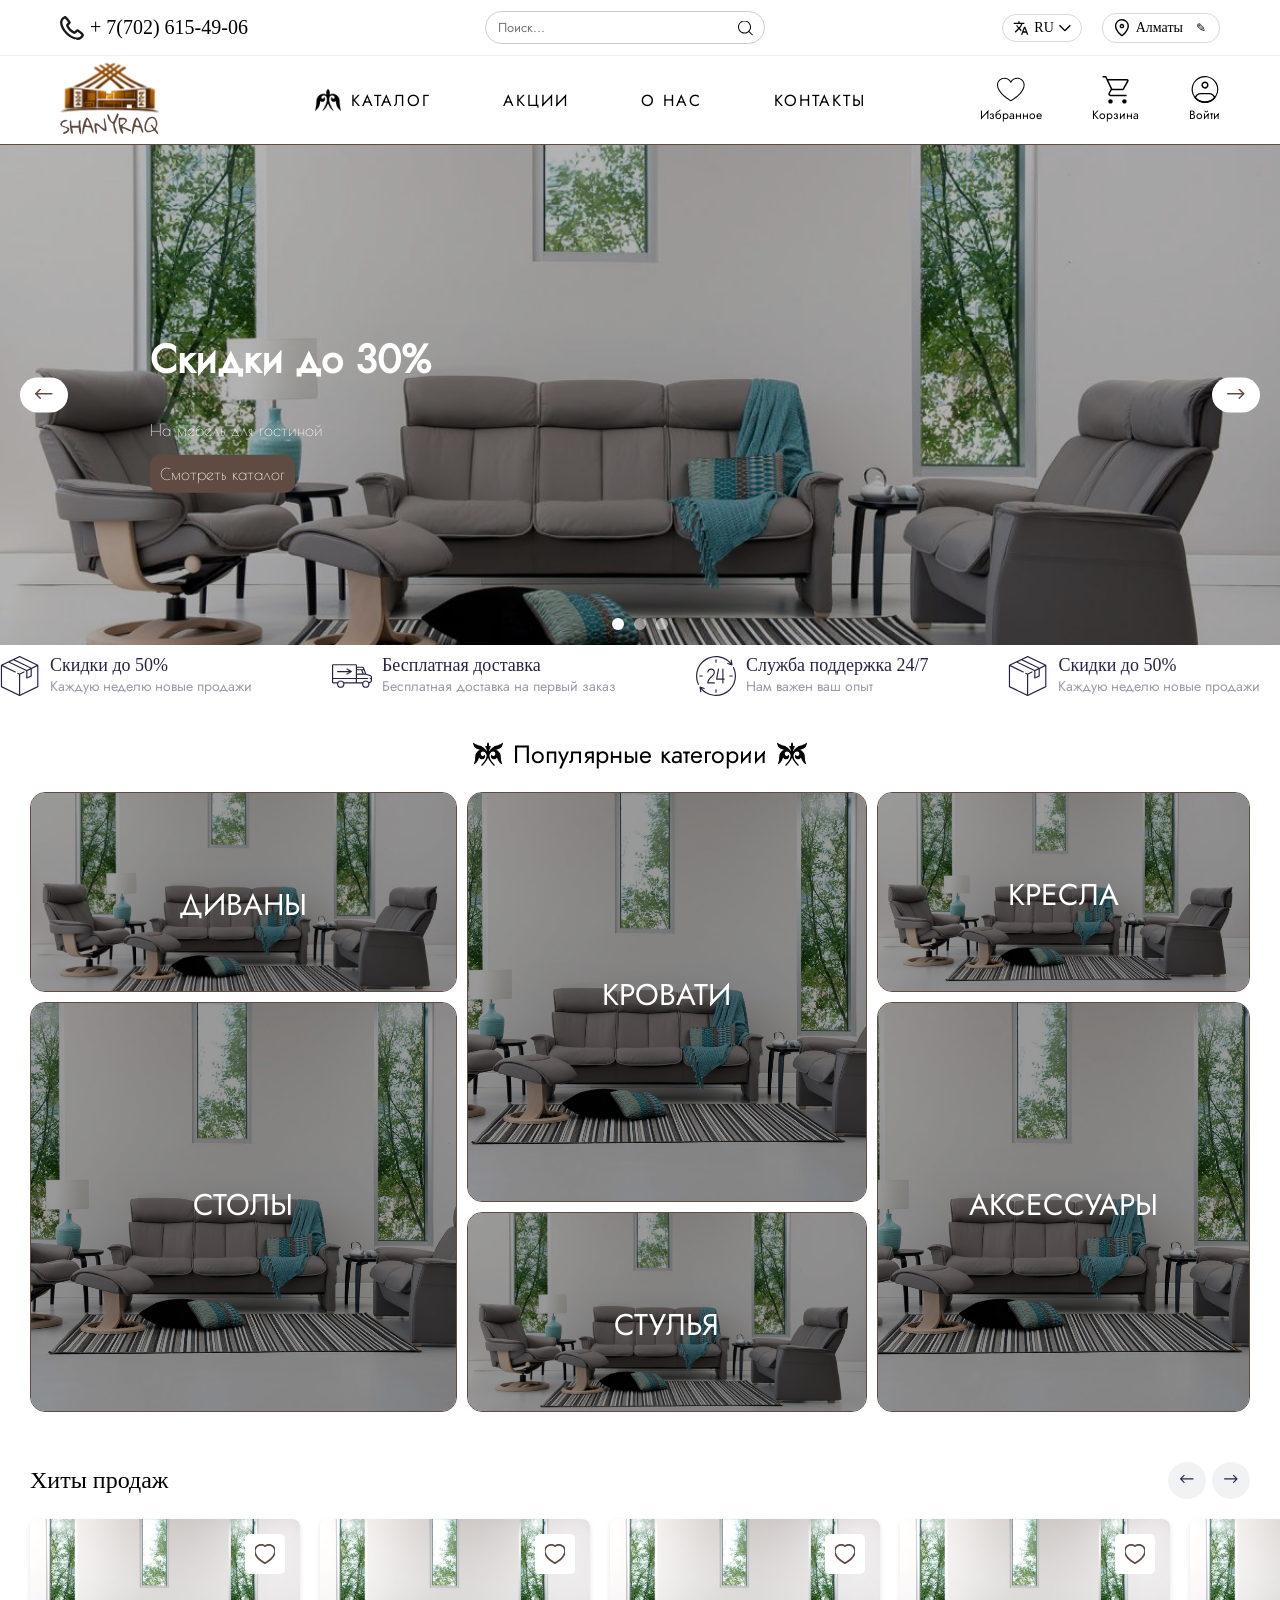
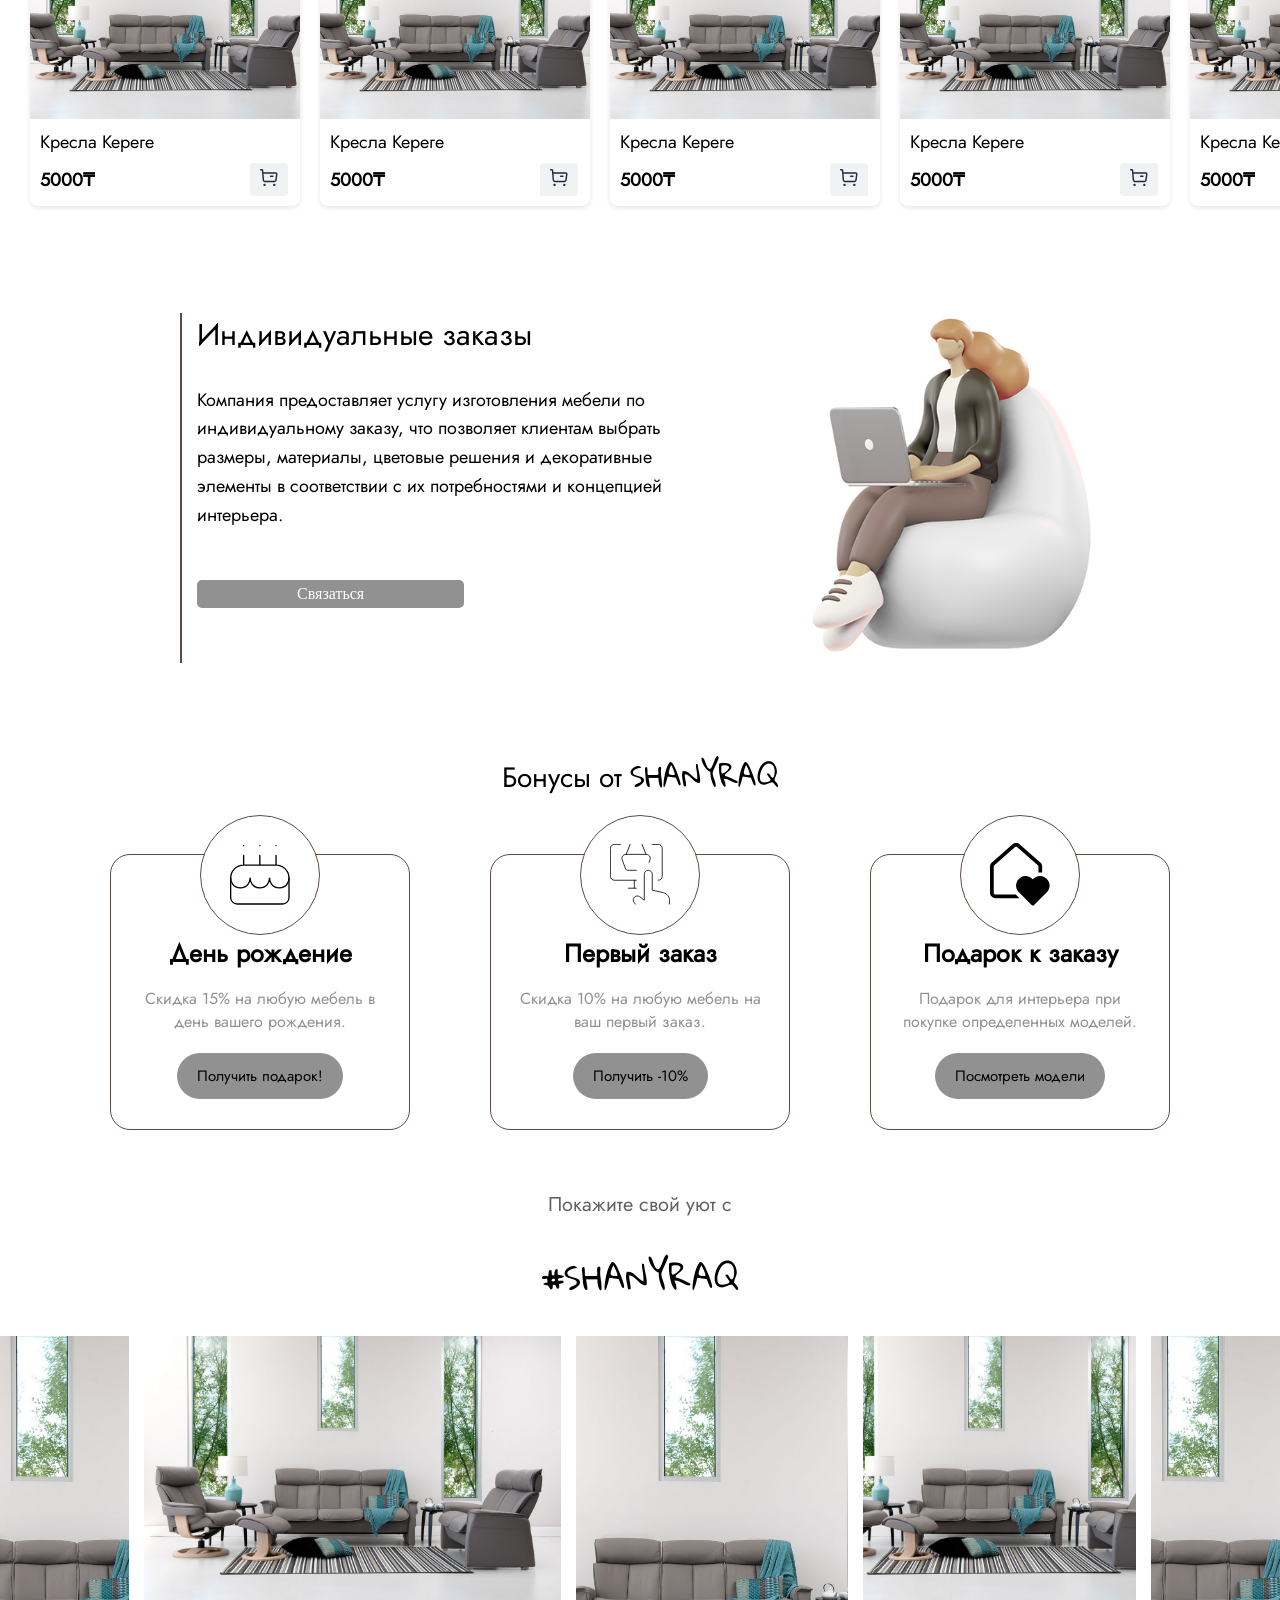
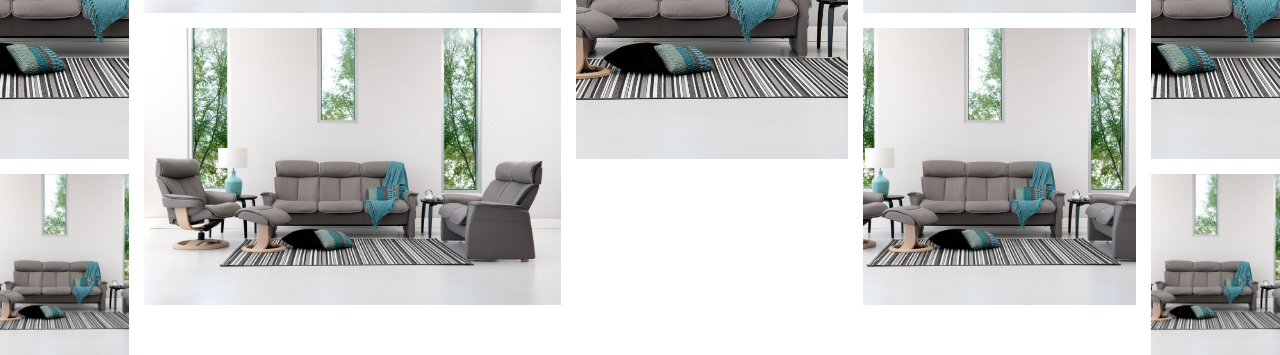
==== index.html @ aae25dd1 "Добавила блок "Бонусы от Шанырак" и предпоследний блок перед подвалом "Коллаж из фотографии"" ====
<!DOCTYPE html>
<html lang="ru">
<head>
    <meta charset="UTF-8">
    <meta name="viewport" content="width=device-width, initial-scale=1.0">
    <title>SHANYRAQ</title>
    <link rel="stylesheet" href="style.css">
</head>
<body>
    <header class="header">
        <!-- Верхняя информационная панель -->
        <div class="header-top">
            <div class="container header-top-content">
                <!-- Контактные данные на верхней панели шапки сайта -->
                <div class="phone">
                    <img src="icons/phone.svg" alt="phone">
                    <span>+ 7(702) 615-49-06</span>
                </div>
                <!-- Поиск на шапке сайта -->
                 <div class="search-wrapper">
                    <input type="text" class="search-input" placeholder="Поиск...">
                    <img src="icons/poisk.svg" class="search-icon" alt="search">
                </div>
                    <!-- Правая вверхняя шапка сайта -->
                    <div class="top-right">
                        <div class="language-selector">
                            <img src="icons/language.svg" alt="" class="lang-icon">
                            <span id="current-lang">RUS</span>
                            <img src="icons/arrow.svg" alt="arrow" class="arrow-icon">
                            <ul class="lang-dropdown">
                                <li data-lang="kz">KAZ</li>
                            </ul>
                        </div>
                        
                        <div class="location">
                            <img src="icons/location.svg" alt="">
                            <span id="current-city">Алматы</span>
                            <button id="change-city-btn" title="Изменить город">✎</button>
                            <ul class="city-dropdown" id="cityDropdown"></ul>
                        </div>
                    </div>
                </div>
            </div>
            <!-- Нижняя панель -->
            <div class="header-bottom">
                <div class="container nav-content">
                    <!-- Логотип -->
                    <div class="logo">
                        <a href="index.html">
                            <img src="images/Лого и бренд.svg" alt="Логотип">
                        </a>
                    </div>
                    <!-- Меню -->
                    <ul class="nav-menu">
                        <li class="nav-item dropdown">
                            <a href="#" class="nav-link">
                                <img src="images/орнамент.png" alt="">
                                <span>КАТАЛОГ</span>
                            </a>
                            <!-- Выпадающее меню -->
                            <ul class="dropdown-menu">
                                <li class="submenu-item">
                                    <a href="#"><img src="icons/icons header/гостиная.svg"> Гостиная</a>
                                    <ul class="submenu">
                                        <li><a href="#"><img src="icons/icons header/диваны.svg" alt="">Диваны</a></li>
                                        <li><a href="#"><img src="icons/icons header/кресло.svg" alt="">Кресла</a></li>
                                        <li><a href="#"><img src="icons/icons header/комоды.svg" alt="">Комоды</a></li>
                                        <li><a href="#"><img src="icons/icons header/стеллаж.svg" alt="">Стеллажи</a></li>
                                        <li><a href="#"><img src="icons/icons header/ж-стол.svg" alt="">Журнальные столики</a></li>
                                    </ul>
                                </li>
                                <li class="submenu-item">
                                    <a href="#"><img src="icons/icons header/спальня.svg"> Спальня</a>
                                    <ul class="submenu">
                                        <li><a href="#"><img src="icons/icons header/кровать.svg" alt="">Кровати</a></li>
                                        <li><a href="#"><img src="icons/icons header/Шкаф.svg" alt="">Шкафы</a></li>
                                        <li><a href="#"><img src="icons/icons header/тумба.svg" alt="">Прикроватные тумбы</a></li>
                                        <li><a href="#"><img src="icons/icons header/т-столик.svg" alt="">Туалетные столики</a></li>
                                    </ul>
                                </li>
                                <li class="submenu-item">
                                    <a href="#"><img src="icons/icons header/столовая.svg"> Столовая</a>
                                    <ul class="submenu">
                                        <li><a href="#"><img src="icons/icons header/о-столы.svg" alt="">Обеденные столы</a></li>
                                        <li><a href="#"><img src="icons/icons header/стул.svg" alt="">Стулья</a></li>
                                        <li><a href="#"><img src="icons/icons header/буфет.svg" alt="">Буфеты</a></li>
                                        <li><a href="#"><img src="icons/icons header/б-стойка.svg" alt="">Барные столы</a></li>
                                        <li><a href="#"><img src="icons/icons header/б-стулья.svg" alt="">Барные стулья</a></li>
                                    </ul>
                                </li>
                                <li class="submenu-item">
                                    <a href="#"><img src="icons/icons header/кабинет.svg"> Кабинет</a>
                                    <ul class="submenu">
                                        <li><a href="#"><img src="icons/icons header/р-стол.svg" alt="">Рабочие столы</a></li>
                                        <li><a href="#"><img src="icons/icons header/р-кресла.svg" alt="">Рабочее кресла</a></li>
                                        <li><a href="#"><img src="icons/icons header/к-шкафы.svg" alt="">Книжные шкафы</a></li>
                                        <li><a href="#"><img src="icons/icons header/тумба2.svg" alt="">Тумбы</a></li>
                                    </ul>
                                </li>
                                <li class="submenu-item">
                                    <a href="#"><img src="icons/icons header/аксесс.svg"> Аксессуары</a>
                                    <ul class="submenu">
                                        <li><a href="#"><img src="icons/icons header/картина.svg" alt="">Картины</a></li>
                                        <li><a href="#"><img src="icons/icons header/зеркало.svg" alt="">Зеркала</a></li>
                                        <li><a href="#"><img src="icons/icons header/ковры.svg" alt="">Ковры</a></li>
                                        <li><a href="#"><img src="icons/icons header/ваза.svg" alt="">Вазы</a></li>
                                        <li><a href="#"><img src="icons/icons header/лампы.svg" alt="">Лампы</a></li>
                                    </ul>
                                </li>
                            </ul>
                        </li>

                        <li class="nav-item"><a href="#" class="nav-link">АКЦИИ</a></li>
                        <li class="nav-item"><a href="#" class="nav-link">О НАС</a></li>
                        <li class="nav-item"><a href="#" class="nav-link">КОНТАКТЫ</a></li>
                    </ul>
                    <!-- Иконки пользователя -->
                    <div class="nav-actions">
                        <button class="icon-btn favorites">
                            <img src="icons/heart.svg" alt="">
                            <span class="label">Избранное</span>
                        </button>
                        <button class="icon-btn cart">
                            <img src="icons/shop.svg" alt="">
                            <span class="label">Корзина</span>
                        </button>
                            <button class="icon-btn profile">
                                <img src="icons/voiti.svg" alt="">
                                <span class="label">Войти</span>
                            </button>
                        </div>
                    </div>
                </div>
            </header>

            <main>
                <section class="slider">
                    <div class="slides">
                        <div class="slide active">
                            <img src="images/мебель/slider1.jpg" alt="Баннер 1">
                            <div class="slide-content">
                                <h2 class="title-slider">Скидки до 30%</h2>
                                <p>На мебель для гостиной</p>
                                <a href="#" class="btn">Смотреть каталог</a>
                            </div>
                        </div>
                        
                        <div class="slide">
                            <img src="images/banner2.jpg" alt="Баннер 2">
                            <div class="slide-content">
                                <h2 class="title-slider">Новая коллекция</h2>
                                <p>Современные решения для дома</p>
                                <a href="#" class="btn">Подробнее</a>
                            </div>
                        </div>
                        
                        <div class="slide">
                            <img src="images/banner3.jpg" alt="Баннер 3">
                            <div class="slide-content">
                                <h2 class="title-slider">Уют начинается здесь</h2>
                                <p>Выберите свою мебель</p>
                                <a href="#" class="btn">Перейти</a>
                            </div>
                        </div>
                    </div>
                    
                    <!-- Кнопки навигации -->
                    <button class="prev"><img src="icons/arrow1.svg" alt=""></button>
                    <button class="next"><img src="icons/arrow2.svg" alt=""></button>
                    
                    <!-- Индикаторы -->
                    <div class="indicators">
                        <span class="dot active" data-slide="0"></span>
                        <span class="dot" data-slide="1"></span>
                        <span class="dot" data-slide="2"></span>
                    </div>
                </section>
                
                <!-- Бегущая строка снизу карусели -->
                <section class="promo-marquee">
                    <div class="marquee-inner">
                        
                        <div class="marquee-item">
                            <img src="icons/icon-marquee/box-sale.svg" alt="">
                            <div class="text">
                            <span>Скидки до 50%</span>
                            <p>Каждую неделю новые продажи</p>
                            </div>
                        </div>
                        
                        <div class="marquee-item">
                            <img src="icons/icon-marquee/delivery.svg" alt="">
                            <div class="text">
                            <span>Бесплатная доставка</span>
                            <p>Бесплатная доставка на первый заказ</p>
                            </div>
                        </div>
                        
                        <div class="marquee-item">
                            <img src="icons/icon-marquee/24hour.svg" alt="">
                            <div class="text">
                            <span>Служба поддержка 24/7</span>
                            <p>Нам важен ваш опыт</p>
                            </div>
                        </div>

                        <!-- Дублирование для бесконечного покрутки карусели -->
                        <div class="marquee-item">
                            <img src="icons/icon-marquee/box-sale.svg" alt="">
                            <div class="text">
                            <span>Скидки до 50%</span>
                            <p>Каждую неделю новые продажи</p>
                            </div>
                        </div>
                        
                        <div class="marquee-item">
                            <img src="icons/icon-marquee/delivery.svg" alt="">
                            <div class="text">
                            <span>Бесплатная доставка</span>
                            <p>Бесплатная доставка на первый заказ</p>
                            </div>
                        </div>
                        
                        <div class="marquee-item">
                            <img src="icons/icon-marquee/24hour.svg" alt="">
                            <div class="text">
                            <span>Служба поддержка 24/7</span>
                            <p>Нам важен ваш опыт</p>
                            </div>
                        </div>

                        <div class="marquee-item">
                            <img src="icons/icon-marquee/box-sale.svg" alt="">
                            <div class="text">
                            <span>Скидки до 50%</span>
                            <p>Каждую неделю новые продажи</p>
                            </div>
                        </div>
                        
                        <div class="marquee-item">
                            <img src="icons/icon-marquee/delivery.svg" alt="">
                            <div class="text">
                            <span>Бесплатная доставка</span>
                            <p>Бесплатная доставка на первый заказ</p>
                            </div>
                        </div>
                        
                        <div class="marquee-item">
                            <img src="icons/icon-marquee/24hour.svg" alt="">
                            <div class="text">
                            <span>Служба поддержка 24/7</span>
                            <p>Нам важен ваш опыт</p>
                            </div>
                        </div>
                    </div>
                </section>

                <!-- Популярные категории -->
                <section class="popular-categories">
                    <div class="title">
                    <img src="images/pop-cat.png" alt="">
                    <h2>Популярные категории</h2>
                    <img src="images/pop-cat.png" alt="">
                    </div>
                    <div class="categories-grid">
                        <a href="/catalog/sofas" class="category-item item1">
                            <img src="images/мебель/slider1.jpg" alt="Диваны">
                            <span>ДИВАНЫ</span>
                        </a>
                        <a href="/catalog/beds" class="category-item item2">
                            <img src="images/мебель/slider1.jpg" alt="Кровати">
                            <span>КРОВАТИ</span>
                        </a>
                        <a href="/catalog/chairs" class="category-item item3">
                            <img src="images/мебель/slider1.jpg" alt="Кресла">
                            <span>КРЕСЛА</span>
                        </a>
                        <a href="/catalog/tables" class="category-item item4">
                            <img src="images/мебель/slider1.jpg" alt="Столы">
                            <span>СТОЛЫ</span>
                        </a>
                        <a href="/catalog/stools" class="category-item item5">
                            <img src="images/мебель/slider1.jpg" alt="Стулья">
                            <span>СТУЛЬЯ</span>
                        </a>
                        <a href="/catalog/decor" class="category-item item6">
                            <img src="images/мебель/slider1.jpg" alt="Аксессуары">
                            <span>АКСЕССУАРЫ</span>
                        </a>
                    </div>
                </section>
                
                <!-- Хиты продаж - Карусель -->
                <section class="carousel-container">
                    <div class="carousel-header">
                        <h2>Хиты продаж</h2>
                        <div class="carousel-controls">
                            <button id="prev"><img src="icons/arrow5.svg" alt=""></button>
                            <button id="next"><img src="icons/arrow4.svg" alt=""></button>
                        </div>
                    </div>
                    
                    <div class="carousel-track-container">
                        <div class="carousel-track">
                            <!-- Карточка товара -->
                            <div class="carousel-item">
                                <div class="item-top">
                                    <button class="favorite-btn">
                                        <img class="heart-empty" src="icons/icon-cards/favorite.svg" alt="">
                                        <img class="heart-full" src="icons/icon-cards/fav-full.svg" alt="">
                                    </button>
                                    <img src="images/мебель/slider1.jpg" alt="Товар">
                                </div>

                                <div class="item-bottom">
                                    <h2>Кресла Кереге</h2>
                                    <div class="price-cart">
                                        <span class="price">5000₸</span>
                                        <button class="cart-btn"><img src="icons/icon-cards/basket.svg" alt=""></button>
                                    </div>
                                </div>
                            </div>
                            <div class="carousel-item">
                                <div class="item-top">
                                    <button class="favorite-btn">
                                        <img class="heart-empty" src="icons/icon-cards/favorite.svg" alt="">
                                        <img class="heart-full" src="icons/icon-cards/fav-full.svg" alt="">
                                    </button>
                                    <img src="images/мебель/slider1.jpg" alt="Товар">
                                </div>
                                <div class="item-bottom">
                                    <h2>Кресла Кереге</h2>
                                    <div class="price-cart">
                                        <span class="price">5000₸</span>
                                        <button class="cart-btn"><img src="icons/icon-cards/basket.svg" alt=""></button>
                                    </div>
                                </div>
                            </div>
                            <div class="carousel-item">
                                <div class="item-top">
                                    <button class="favorite-btn">
                                        <img class="heart-empty" src="icons/icon-cards/favorite.svg" alt="">
                                        <img class="heart-full" src="icons/icon-cards/fav-full.svg" alt="">
                                    </button>
                                    <img src="images/мебель/slider1.jpg" alt="Товар">
                                </div>
                                <div class="item-bottom">
                                    <h2>Кресла Кереге</h2>
                                    <div class="price-cart">
                                        <span class="price">5000₸</span>
                                        <button class="cart-btn"><img src="icons/icon-cards/basket.svg" alt=""></button>
                                    </div>
                                </div>
                            </div>
                            <div class="carousel-item">
                                <div class="item-top">
                                    <button class="favorite-btn">
                                        <img class="heart-empty" src="icons/icon-cards/favorite.svg" alt="">
                                        <img class="heart-full" src="icons/icon-cards/fav-full.svg" alt="">
                                    </button>
                                    <img src="images/мебель/slider1.jpg" alt="Товар">
                                </div>
                                <div class="item-bottom">
                                    <h2>Кресла Кереге</h2>
                                    <div class="price-cart">
                                        <span class="price">5000₸</span>
                                        <button class="cart-btn"><img src="icons/icon-cards/basket.svg" alt=""></button>
                                    </div>
                                </div>
                            </div>
                            <div class="carousel-item">
                                <div class="item-top">
                                    <button class="favorite-btn">
                                        <img class="heart-empty" src="icons/icon-cards/favorite.svg" alt="">
                                        <img class="heart-full" src="icons/icon-cards/fav-full.svg" alt="">
                                    </button>
                                    <img src="images/мебель/slider1.jpg" alt="Товар">
                                </div>
                                <div class="item-bottom">
                                    <h2>Кресла Кереге</h2>
                                    <div class="price-cart">
                                        <span class="price">5000₸</span>
                                        <button class="cart-btn"><img src="icons/icon-cards/basket.svg" alt=""></button>
                                    </div>
                                </div>
                            </div>
                            <div class="carousel-item">
                                <div class="item-top">
                                    <button class="favorite-btn">
                                        <img class="heart-empty" src="icons/icon-cards/favorite.svg" alt="">
                                        <img class="heart-full" src="icons/icon-cards/fav-full.svg" alt="">
                                    </button>
                                    <img src="images/мебель/slider1.jpg" alt="Товар">
                                </div>
                                <div class="item-bottom">
                                    <h2>Кресла Кереге</h2>
                                    <div class="price-cart">
                                        <span class="price">5000₸</span>
                                        <button class="cart-btn"><img src="icons/icon-cards/basket.svg" alt=""></button>
                                    </div>
                                </div>
                            </div>
                        </div>
                    </div>
                </section>
                
               <section class="custom-order-section">
                <div class="custom-order-content">
                    <div class="text-side">
                        <div class="title-line">
                            <div class="line"></div> 
                        <div class="text-content">
                            <h2>Индивидуальные заказы</h2>
                            <p>Компания предоставляет услугу изготовления мебели по индивидуальному заказу, что позволяет клиентам выбрать размеры, материалы, цветовые решения и декоративные элементы в соответствии с их потребностями и концепцией интерьера.</p>
                            <a href="#" class="btn">Связаться</a>
                        </div>
                    </div>
                </div>
                <div class="image-side">
                    <img src="images/custom-order.jpg" alt="Индивидуальный заказ">
                </div>
            </div>
        </section>

        <!-- Контейнер бонусы -->
        <section class="bonus">
            <h2>Бонусы от <span>SHANYRAQ</span></h2>
            <div class="bonus-cards">
                <div class="card">
                    <div class="icon-circle">
                        <img src="icons/icon-bonus/icon-b1.svg" alt="">
                    </div>
                    <h3>День рождение</h3>
                    <p>Скидка 15% на любую мебель в день вашего рождения.</p>
                    <button onclick="getPromo('birthday')">Получить подарок!</button>
                </div>
                <div class="card">
                    <div class="icon-circle">
                        <img src="icons/icon-bonus/icon-b2.svg" alt="">
                    </div>
                    <h3>Первый заказ</h3>
                    <p>Скидка 10% на любую мебель на ваш первый заказ.</p>
                    <button onclick="getPromo('first')">Получить -10%</button>
                </div>
                <div class="card">
                    <div class="icon-circle">
                        <img src="icons/icon-bonus/icon-b3.svg" alt="">
                    </div>
                    <h3>Подарок к заказу</h3>
                    <p>Подарок для интерьера при покупке определенных моделей.</p>
                    <button onclick="getPromo('gift')">Посмотреть модели</button>
                </div>
            </div>
        </section>
        
        <section class="shanyraq-collage">
            <div class="collage-header">
                <p class="subtitle">Покажите свой уют с</p>
                <h1 class="hashtag">#SHANYRAQ</h1>
            </div>
            
            <div class="collage-grid">
                <div class="grid-item item-1"><img src="images/мебель/slider1.jpg" alt="Картина 1"></div>
                <div class="grid-item item-2"><img src="images/мебель/slider1.jpg" alt="Картина 2"></div>
                <div class="grid-item item-3"><img src="images/мебель/slider1.jpg" alt="Картина 3"></div>
                <div class="grid-item item-4"><img src="images/мебель/slider1.jpg" alt="Картина 4"></div>
                <div class="grid-item item-5"><img src="images/мебель/slider1.jpg" alt="Картина 5"></div>
                <div class="grid-item item-6"><img src="images/мебель/slider1.jpg" alt="Картина 6"></div>
                <div class="grid-item item-7"><img src="images/мебель/slider1.jpg" alt="Картина 7"> </div>
                <div class="grid-item item-8"><img src="images/мебель/slider1.jpg" alt="Картина 8"></div>
                <div class="grid-item item-9"><img src="images/мебель/slider1.jpg" alt="Картина 9"></div>
            </div>
        </section>
    </main>
</body>
<script src="script.js"></script>
</html>
---- style.css ----
html, *, *::after, *::before {
    box-sizing: border-box;
}
@font-face {
    font-family: 'Gloria';
    src: url(fonts/gloria/GloriaHallelujah-Regular.ttf); 
    font-weight: normal;
    font-style: normal;
}
@font-face {
    font-family: 'Marck';
    src: url(fonts/marck/MarckScript-Regular.ttf);
    font-weight: normal;
    font-style: normal;
}
@font-face {
    font-family: 'Poiret';
    src: url(fonts/poiret/PoiretOne-Regular.ttf);
    font-weight: normal;
    font-style: normal;
}
@font-face {
    font-family: 'Jost';
    src: url(fonts/jost/Jost-VariableFont_wght.ttf);
    font-weight: normal;
    font-style: normal;
}
@font-face {
    font-family: 'Gsans';
    src: url(fonts/gsans/GoogleSans-VariableFont_GRAD\,opsz\,wght.ttf);
    font-weight: normal;
    font-style: normal;
}

body {
    font-family: 'Poiret', 'Gloria', 'Marck', 'Arial', 'Gsans';

    background:#ffffff;
    color:#000000;

    margin: 0;
    padding: 0;
}

header {
    position: sticky;
    top: 0;
    z-index: 1000;

    background: #fff;
}

.container {
    max-width: 1200px;
    margin: 0 auto;
    padding: 0 20px;
}

/* Шапка: вверхная часть */
.header-top {
    background-color: #ffffff;
    padding: 11px 0;
    border-bottom: 0.5px solid #eee;
}

.header-top-content {
    display: flex;
    justify-content: space-between;
    align-items: center;
}

/*Контактные данные*/
.phone {
    display: flex;
    align-items: center;

    gap: 6px;

    font-family: 'Gsans';
    font-size: 20px;
    font-weight: 500;

    color: #000;
}

.phone img {
    width: 24px;
    height: 24px;
}

/* Поиск */
.search-wrapper {
    flex: 1;
    max-width: 280px;
    position: relative;
}

.search-input {
    width: 100%;
    padding: 6px 12px;

    border: 1px solid #ccc;
    border-radius: 24px;

    font-size: 13px;
    font-family: 'Jost';

    outline: none;
    transition: border-color 0.3s;
}

.search-input:focus {border-color: #604B42;}

.search-wrapper img {
    position: absolute;
    right: 12px;
    top: 50%;
    transform: translateY(-50%);
}
/* Вверхный правый панель */
.top-right {
    display: flex;
    align-items: center;

    gap: 20px;
}
/* Язык и город */
.language-selector,
.location {
    display: flex;             
    align-items: center;       

    gap: 5px;                  
    padding: 5px 10px; 

    border-radius: 14px;        
    background-color: #ffffff; 
    border: 1px solid #D9D9D9;    

    font-size: 14px;         
    font-family: 'Gsans';
    font-weight: 500;

    cursor: pointer;
    transition: all 0.3s;
}

.language-selector:hover,
.location:hover {border-color: #604B42; color: #604B42;}

/* иконки внутри блока */
.lang-icon {
    width: 16px;
    height: 16px;
}

.arrow-icon {
    width: 12px;
    height: 12px;
}
/* Выпадающее меню для языка */
.language-selector {
    position: relative;
}

.lang-dropdown {
    display: none;           
    position: absolute;  
    top: 100%;  
    left: 0;

    background: #fff;
    list-style: none;
    padding: 2px 0;
    margin: 0;

    border: 1px solid #ccc;
    border-radius: 20px;

    min-width: 80px; 
    z-index: 1000;
}

.lang-dropdown li {
    padding: 2px 10px;
    cursor: pointer;
}

.lang-dropdown li:hover {background: #f6f6f6;}

.location img {
    width: 18px; 
    height: 18px;
    font-size: 14px;
    color: #604B42;
}
/* Выпадающее меню для города */
.location {
    position: relative; 
}

.city-dropdown {
    display: none;
    position: absolute;

    top: 100%; 
    left: 0;

    background: #fff;
    list-style: none;

    padding: 5px 0;
    margin: 0;

    border: 1px solid #ccc;
    border-radius: 12px;

    z-index: 1000;
    min-width: 120px;
}

.city-dropdown li {
    padding: 5px 10px;
    cursor: pointer;
}

.city-dropdown li:hover {background: #f0f0f0;}

/* Кнопка ✎ рядом с городом */
#change-city-btn {
    margin-left: 5px;
    padding: 2px 3px;

    cursor: pointer;
    font-size: 12px;

    border: none;
    border-radius: 5px;
    background: #ffffff;
}

#change-city-btn:hover {background: #f1f1f1;}

/*Нижняя часть шапки*/
.header-bottom {
    background-color: #fff;
    padding: 5px 0;
    border-bottom: 0.5px solid #604B42;
}

.header-bottom .nav-content {
    display: flex;
    justify-content: space-between;
    align-items: center;
}

.header-bottom .logo img {
    width: 100px;
    height: 75px;
}

.nav-menu {
    display: flex;
    justify-content: center;
    align-items: center;

    list-style: none;
    gap: 40px;
    flex-grow: 1;
}

.nav-item {
    position: relative;
}

/* Навигационное меню */
.nav-menu {
    display: flex;
    list-style: none;
    gap: 72px;
}

.nav-link {
    display: flex;
    align-items: center;

    gap: 10px;

    text-decoration: none;
    color: #000000;

    font-size: 16px;
    font-family: 'Jost';
    font-weight: 500;
    
    letter-spacing: 2px;
    transition: color 0.3s;
    padding: 8px 0;
}

.nav-link:hover {color: #604B42;}

.nav-link img {
    width: 26px;
    height: 26px;
    transition: transform 0.3s ease;
}

.nav-link:hover img {transform: rotate(20deg);}

/* Выпадающее меню */
.dropdown-menu{
    position: absolute;
    top: 100%;
    left: 0;

    width: 900px;
    min-height: 450px;

    background: #fff;
    border: 0.5px solid #604B42;
    box-shadow: 0 4px 10px #f1f1f1;

    list-style: none;
    padding: 10px;

    display: flex;
    gap: 10px;

    opacity: 0;
    visibility: hidden;
    transition: 0.3s;
}

.dropdown-menu li {
    position: relative;
}

.dropdown-menu li a {
    display: flex;
    align-items: center;
    gap: 8px;

    width: 100%;
    height: 70px;
    padding: 0px 25px;

    font-size: 18px;
    font-family: 'Gsans';
    text-decoration: none;

    color: #000;
}

.dropdown-menu li a img {
    width: 25px;
    height: 25px;
}

.dropdown-menu li a:hover {
    font-weight: 550;
    color: #604B42;
    border-radius: 2px;
    border-bottom: 1px solid #604B42;
    width: fit-content;
}

.nav-item.dropdown:hover .dropdown-menu {opacity: 1; visibility: visible;}

/* Подменю */
.submenu-item {
    display: flex;
    flex-direction: column;
    width: 200px;
}

.submenu-item > a{
    border-bottom: 1px solid #604B42;

    font-weight: 550;
}

.submenu{
    position: static;

    list-style: none;
    padding: 5px 0px;

    opacity: 1;
    margin-left: 30px;
}

.submenu li a{
    display: flex;
    align-items: center;
    padding: 5px 0;

    font-size: 16px;
    font-family: 'Gsans';
    text-decoration: none;

    color: #000;
}

.submenu li a img{
    width: 30px;
    height: 30px;
}

.submenu li a:hover{color:#604B42;}


/* Навигация слева (избранное и т.д*/
.nav-actions {
    display: flex;
    align-items: center;

    gap: 50px;
    flex-shrink: 0;
}

.icon-btn {
    display: flex;
    flex-direction: column;
    align-items: center;

    gap: 2px;
    padding: 0;
    background: none;
    border: none;

    cursor: pointer;
    transition: color 0.3s;

    font-size: 12px;
    color: #000000;
}

.icon-btn img {
    width: 28px;
    height: 28px;
}

.icon-btn:hover,
.icon-btn:hover img {color: #604B42;}

.label {
    font-size: 12px;
    font-family: 'Jost';
    font-weight: 500;
    white-space: nowrap;
}
/*Слайдер*/
.slider {
    position: relative;
    width: 100%;
    height: 500px;
    overflow: hidden;
}

.slides {
    position: relative;
    width: 100%;
    height: 100%;
}

.slide {
    position: absolute;
    width: 100%;
    height: 100%;
    opacity: 0;
    transition: 0.5s;
}

.slide.active {
    opacity: 1;
    z-index: 1;
}
/* Картинка */
.slide img {
    width: 100%;
    height: 100%;
    object-fit: cover;
    display: block;
}
/* Текст поверх картинки */
.slide-content {
    position: absolute;
    top: 50%;
    left: 150px;
    transform: translateY(-50%);
    color: #fff;
    max-width: 400px;
    z-index: 2;
}
.slide-content .title-slider{
    font-family: 'Jost';
    font-size: 40px;
}
/* Затемнение */
.slide::after {
    content: "";
    position: absolute;
    inset: 0;
    background: rgba(0,0,0,0.3);
    z-index: 1;
}
/* Кнопка */
.btn {
    display: inline-block;
    padding: 10px 10px;
    background: #604B42;
    color: #fff;
    text-decoration: none;
    border-radius: 10px;
}
/* Стрелки */
.prev, .next {
    position: absolute;
    top: 50%;
    transform: translateY(-50%);
    background: #fff;
    border: none;
    padding: 10px 15px;
    cursor: pointer;
    border-radius: 100px;
    z-index: 3;
}

.prev { left: 20px; }
.next { right: 20px; }

/* Индикаторы */
.indicators {
    position: absolute;
    bottom: 15px;
    left: 50%;
    transform: translateX(-50%);
    display: flex;
    gap: 10px;
    z-index: 3;
}

.dot {
    width: 12px;
    height: 12px;
    background: rgba(255,255,255,0.5);
    border-radius: 50%;
    cursor: pointer;
}

.dot.active {
    background: #fff;
}

/*Бегущая строка снизу карусели*/
.promo-marquee {
  overflow: hidden;
  width: 100%;
  padding: 10px 0;
  background: #fff;
}

.marquee-inner {
    display: flex;
    
    width: max-content;
    animation: scroll 25s linear infinite;
}

.promo-marquee:hover .marquee-inner{animation-play-state: paused;}

.marquee-item {
    display: flex;
    align-items: center;

    gap: 10px;
    margin-right: 80px;
    
    flex-shrink: 0;
}

.marquee-item img {
    width: 40px;
    height: 40px;
}

.text {
    display: flex;
    flex-direction: column;
}

.text span {
    color: #272343;

    font-size: 18px;
    font-family: 'Gsans';
    font-weight: 500;
}

.text p {
    color: #9A9CAA;

    font-size: 14px;
    font-family: 'Jost';

    margin: 0;
}

@keyframes scroll {
    from {
        transform: translateX(0);
    }
    to {
        transform: translateX(-50%);
    }
}

/*Популярные категории*/
.popular-categories {
  padding: 30px;
  background: #ffffff;
}

.title {
  display: flex; 
  align-items: center;
  justify-content: center; 
  gap: 10px; 
}

.title img {
  width: 30px;
  height: 30px;
}

.title h2 {
  font-size: 25px;
  font-family: 'Jost';
  font-weight: 500;
  margin: 0;          
}

/* Сетка */
.categories-grid {
  display: grid;

  grid-template-columns: 1.6fr 1.5fr 1.4fr;
  grid-template-rows: 200px 200px 200px;
  
  gap: 10px;
  padding: 20px 0;
}

/* Размещение блоков */
.item1 { grid-column: 1; grid-row: 1; }
.item2 { grid-column: 2; grid-row: 1 / span 2; }
.item3 { grid-column: 3; grid-row: 1; }
.item4 { grid-column: 1; grid-row: 2 / span 2; }
.item5 { grid-column: 2; grid-row: 3; }
.item6 { grid-column: 3; grid-row: 2 / span 2; }

/* Общий стиль для категорий */
.category-item {
  display: flex;
  flex-direction: column;

  overflow: hidden;
  position: relative;

  border-radius: 15px;
  border: 0.5px solid #604B42;

  text-decoration: none;
  color: #333;

  cursor: pointer;
  transition: transform 0.2s, box-shadow 0.1s;
}

.category-item img {
  width: 100%;
  height: 100%;

  filter: brightness(60%);
  object-fit: cover;
}

.category-item span {
  left: 50%;  
  transform: translateX(-50%);
  position: absolute;

  color: #ffff;
  font-family: 'JOST';
  font-weight: medium;
  font-size: 30px;
}

.item1 span{top: 90px;}
.item2 span{top: 180px;}
.item3 span{top: 80px;}
.item4 span{top: 180px;}
.item5 span{top: 90px;}
.item6 span{top: 180px;}

.category-item:hover {transform: scale(1.05); box-shadow: 0 8px 20px rgba(0,0,0,0.15);}

/*КАРУСЕЛЬ ТОВАРОВ*/
.carousel-container {
  width: 100%;
  height: 350px;
  margin: 0px auto;
  padding: 0px 30px;
  overflow: hidden;
}

.carousel-header {
  display: flex;
  justify-content: space-between;
  align-items: center;
  margin-bottom: 20px;
}

.carousel-header h2 {
  margin: 0;
  font-family: 'Gsans';
  font-weight: 500;
}
/*Кнопки в шапке карусели*/
.carousel-controls button {
  background: #F0F2F3;
  border: none;
  border-radius: 24px;
  cursor: pointer;
  padding: 10px 12px;
}
.carousel-controls img {
    width: 14px;
    height: 14px;
}
.carousel-controls button:hover{background: #604B42;}
.carousel-controls button:hover img{filter: brightness(0) invert(1);}

/*Карточки товаров*/
.carousel-track {
  display: flex;
  transition: transform 0.3s ease-in-out;
}

.carousel-item {
  margin-right: 20px;
  background-color: #fff;
  border-radius: 8px;
  box-shadow: 0 2px 5px rgba(0,0,0,0.1);

  display: flex;
  flex-direction: column;
  font-family: 'Jost';
  position: relative;
  transition: transform 0.3s ease, box-shadow 0.3s ease; 
}

.carousel-item:hover {
  transform: translateY(-10px); 
  box-shadow: 0 8px 15px rgba(0,0,0,0.2);
}

.item-top {
  position: relative;
  width: 270px;
  height: 200px; 
  overflow: hidden;
  border-top-left-radius: 8px;
  border-top-right-radius: 8px;
}

.item-top img {
  width: 100%;
  height: 100%;
  object-fit: cover; 
}
/*Кнопка "Избранное"*/
.favorite-btn {
  position: absolute;
  top: 15px;
  right: 15px;

  width: 40px;
  height: 40px;

  display: flex;
  align-items: center;
  justify-content: center;

  background: #FFFFFF;
  border: none;
  border-radius: 5px;
  cursor: pointer;

  overflow: visible;
  transition: 0.3s;
}

.favorite-btn:hover {
  transform: scale(1.1);
}

.favorite-btn img {
  position: absolute; 
  width: 20px;
  height: 20px;
  transition: 0.3s;
}

.heart-full {opacity: 0;}
.favorite-btn:hover .heart-full {opacity: 1;}
.favorite-btn:hover .heart-empty {opacity: 0;}

.item-bottom {
  padding: 10px;
  flex-grow: 1;
  display: flex;
  flex-direction: column;
  justify-content: space-between;
}

.item-bottom h2 {
  font-size: 18px;
  font-family: 'Jost';
  font-weight: 500;
  margin: 0 0 8px 0;
  white-space: nowrap;
  overflow: hidden;
}

.price-cart {
  display: flex;
  justify-content: space-between;
  align-items: center;
}

.price {
  font-weight: bold;
  font-family: 'Jost';
  font-size: 18px;
}
/*Кнопка "Корзина"*/
.cart-btn {
  background: #F0F2F3;
  border: none;
  border-radius: 4px;
  cursor: pointer;
  padding: 6px 10px;
  margin: 0 2px;
}

.cart-btn img{
    width: 18px;
    height: 18px;
}
.cart-btn:hover{background: #604B42;}
.cart-btn:hover img{filter: brightness(0) invert(1);}

/*Индивидуальный заказ*/
.custom-order-section {
  background: #fff;
  display: flex;
  justify-content: center;
  margin-top: 100px;
}

.custom-order-content {
  display: flex;
  align-items: center; 
  justify-content: space-between;
  gap: 120px; 
  flex-wrap: wrap;
}

.text-side {
  max-width: 500px;
}

.title-line {
  display: flex;
  align-items: flex-start; 
  gap: 15px;
}

.line {
  width: 8px;
  height: 350px;
  background-color: #604B42;
}

.text-content h2 {
  font-family: 'Jost';
  font-weight: 500;
  font-size: 30px;
  margin: 0 0 30px 0; 
}

.text-content p {
  font-family: 'Jost';
  font-size: 18px;
  line-height: 1.6;
  margin: 0 0 50px 0;
}

.text-content .btn {
  display: inline-block;
  padding: 5px 100px;

  background: #919191;
  color: #fff;
  text-decoration: none;

  border-radius: 5px;
  font-family: 'Gsans';
  font-weight: 500;
  font-size: 16px;
  transition: 0.3s;
}

.text-content .btn:hover {
  background: #604B42;
}

.image-side img {
  max-width: 300px;
  object-fit: contain;
}

/*Стилизация Бонусов*/
.bonus{
    text-align: center;
    padding: 60px 20px;
}
.bonus h2{
    margin-bottom: 50px;
    font-weight: 500;
    font-family: 'Jost';
    font-size: 28px;
}
.bonus span{
    font-family: 'Gloria';
    font-size: 28px;
    font-weight: 500;
    margin-bottom: 50px;
}
.bonus-cards{
    display: flex;
    justify-content: center;
    gap: 80px;
    flex-wrap: wrap;
}
.card{
    position: relative;
    width: 300px;
    padding: 60px 20px 30px;
    border: 1px solid #604B42;
    border-radius: 20px;
    text-align: center;
    transition: transform 0.3s ease, box-shadow 0.3s ease; 
}
.card:hover {
  transform: translateY(-10px); 
  box-shadow: 0 8px 15px rgba(0,0,0,0.2);
}
.icon-circle{
    position: absolute;
    top: -40px;
    left: 50%;
    transform: translateX(-50%);

    width: 120px;
    height: 120px;

    border: 1px solid #604B42;
    border-radius: 50%;
    background: #fff;

    display: flex;
    align-items: center;
    justify-content: center;
}
.icon-circle img {width: 60px;}
.card h3 {
  margin-top: 20px;
  margin-bottom: 10px;

  font-family: 'Jost';
  font-size: 25px;
}
.card p {
  color: #919191;
  margin-bottom: 20px;

  font-size: 16px;
  font-weight: 500;
  font-family: 'Jost';
}
.card button {
  background: #919191;
  color: #000;
  border: none;

  padding: 12px 20px;
  border-radius: 25px;
  cursor: pointer;

  font-family: 'Jost';
  font-weight: 500;
  font-size: 15px;
}
.card button:hover{background: #604B42; color: #fff;}

/*Коллаж из фотографии*/
.shanyraq-collage {
    width: 100%;
    overflow: hidden;
}
.collage-header {
    text-align: center;
    margin-bottom: 20px;
}
.collage-header .subtitle {
    font-size: 20px;
    font-weight: 500;
    font-family: 'Jost';
    margin: 0 0 5px 0;
    color: #616161; 
}
.collage-header .hashtag {
    font-size: 32px;
    font-weight: 500;
    font-family: 'Gloria';
    letter-spacing: 1px;
}
.collage-grid {
    display: grid;
    grid-template-columns: repeat(9, 1fr); 
    grid-template-rows: repeat(4, auto);
    gap: 15px; 
}
.grid-item {
    overflow: hidden; 
    display: flex;
}
.grid-item img {
    width: 100%;
    height: 100%;
    object-fit: cover; 
    display: block;
}
.item-1 { grid-column: 1 / 2; grid-row: 1 / 3; }
.item-2 { grid-column: 2 / 5; grid-row: 1 / 2; }
.item-3 { grid-column: 5 / 7; grid-row: 1 / 3; }
.item-4 { grid-column: 7 / 9; grid-row: 1 / 2; }
.item-5 { grid-column: 9 / 10;grid-row: 1 / 3;}

.item-6 {grid-column: 1 / 2; grid-row: 3 / 5;}
.item-7 {grid-column: 2 / 5; grid-row: 2 / 4;}
.item-8 {grid-column: 7 / 9; grid-row: 2 / 4;}
.item-9 {grid-column: 9 / 10;grid-row: 3 / 5;}
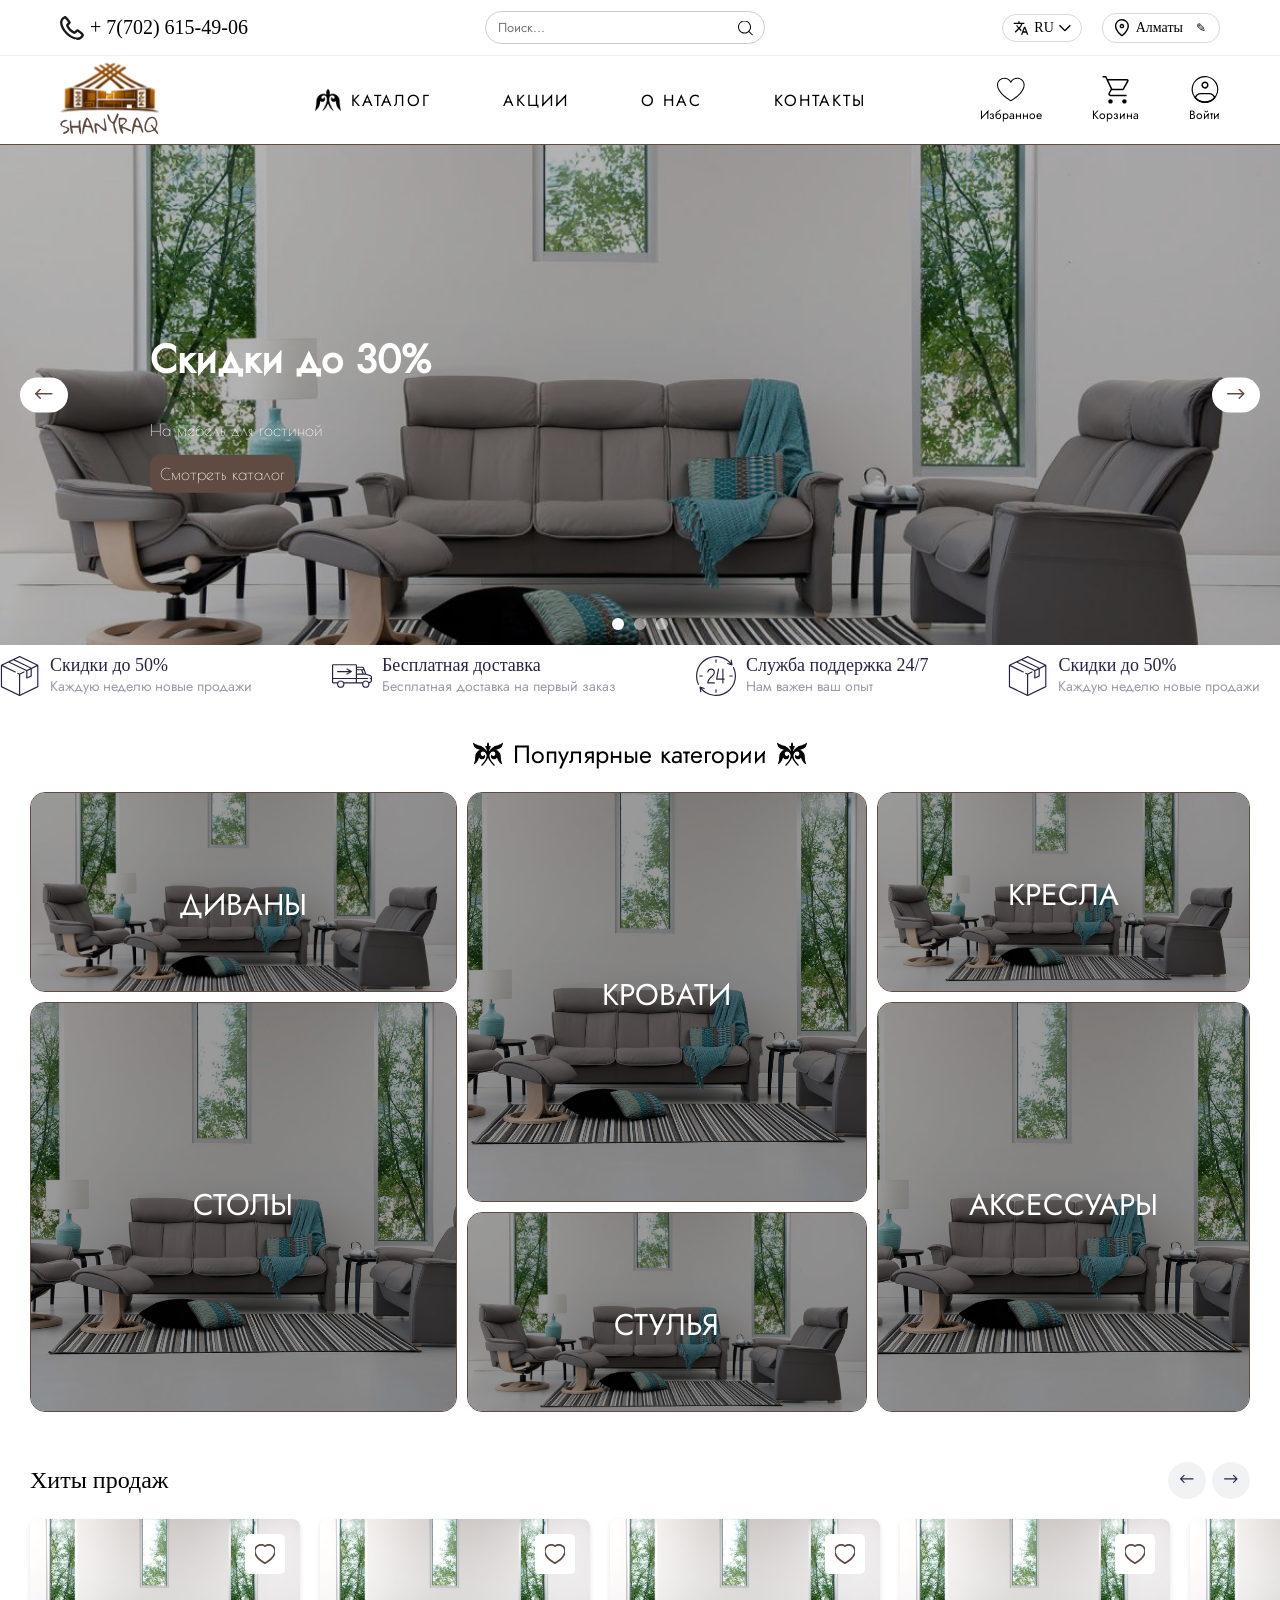
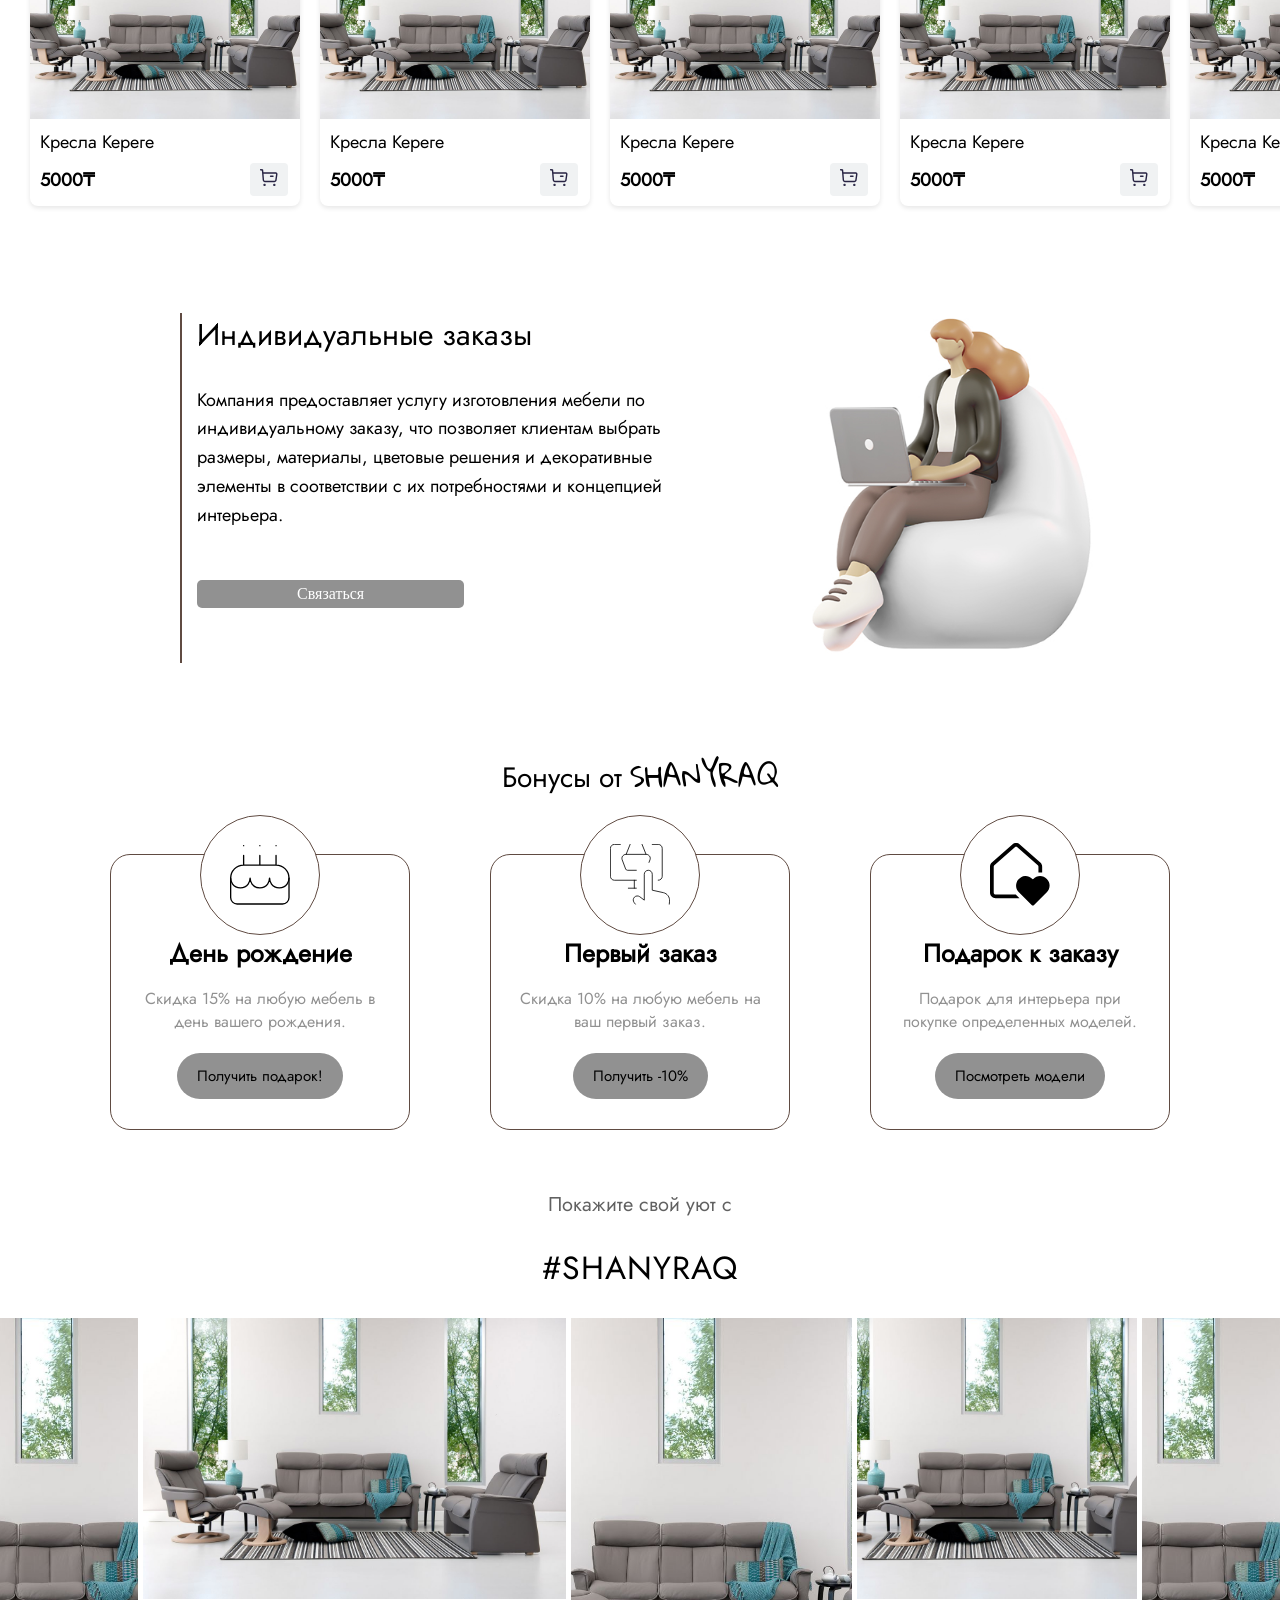
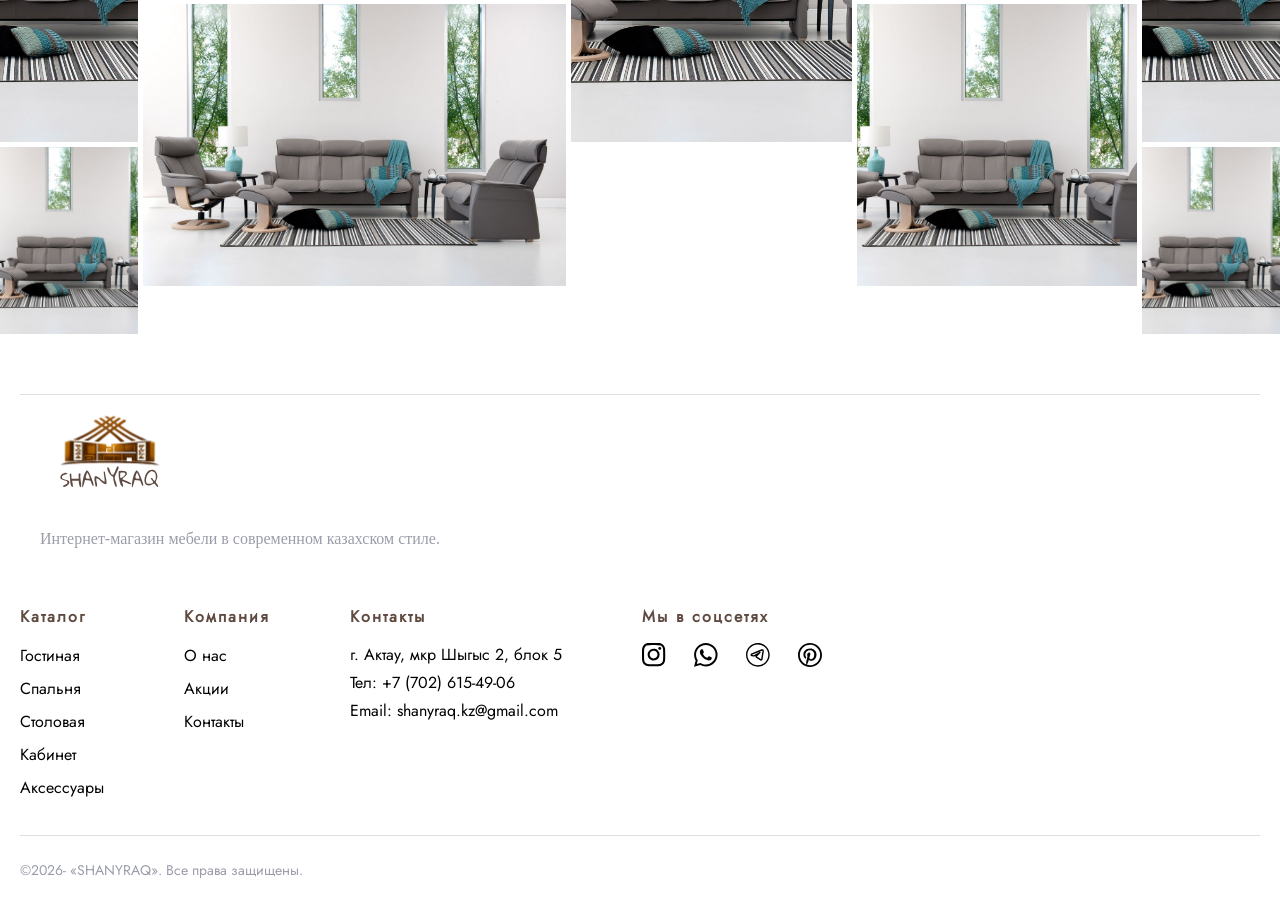
==== commit 06ae9301: "Переделала блок "Коллаж" и сделала подвал сайта. Также добавила анимацию с "палкой" при наведении на" ====
--- a/index.html
+++ b/index.html
@@ -472,6 +472,60 @@
             </div>
         </section>
     </main>
-</body>
-<script src="script.js"></script>
+    <footer class="footer">
+        <div class="footer-top">
+            <div class="footer-logo">
+                <img src="images/Лого и бренд.svg" alt="Logo">
+                <p>Интернет-магазин мебели в современном казахском стиле.</p>
+            </div>
+            <div class="footer-links">
+                <div class="footer-col">
+                    <h4>Каталог</h4>
+                    <ul>
+                        <li><a href="#">Гостиная</a></li>
+                        <li><a href="#">Спальня</a></li>
+                        <li><a href="#">Столовая</a></li>
+                        <li><a href="#">Кабинет</a></li>
+                        <li><a href="#">Аксессуары</a></li>
+                    </ul>
+                </div>
+                <div class="footer-col">
+                    <h4>Компания</h4>
+                    <ul>
+                        <li><a href="#">О нас</a></li>
+                        <li><a href="#">Акции</a></li>
+                        <li><a href="#">Контакты</a></li>
+                    </ul>
+                </div>
+                    <div class="footer-col">
+                        <h4>Контакты</h4>
+                        <p>г. Актау, мкр Шыгыс 2, блок 5</p>
+                        <p>Тел: +7 (702) 615-49-06</p>
+                        <p>Email: shanyraq.kz@gmail.com</p>
+                    </div>
+                        <div class="footer-col">
+                            <h4>Мы в соцсетях</h4>
+                            <div class="socials">
+                                <a href="https://instagram.com" target="_blank" class="social-link instagram">
+                                    <img src="icons/icon-footer/inst.svg" alt="Instagram">
+                                </a>
+                                <a href="https://facebook.com" target="_blank" class="social-link whatsapp">
+                                    <img src="icons/icon-footer/wa.svg" alt="WhatsApp">
+                                </a>
+                                <a href="https://telegram.org" target="_blank" class="social-link telegram">
+                                    <img src="icons/icon-footer/tg.svg" alt="Telegram">
+                                </a>
+                                <a href="https://pinterest.org" target="_blank" class="social-link pinterest">
+                                    <img src="icons/icon-footer/pn.svg" alt="Pinterest">
+                                </a>
+                            </div>
+                        </div>
+                    </div>
+                </div>
+                <div class="footer-bottom">
+                    <p>©2026- «SHANYRAQ». Все права защищены.</p>
+                </div>
+            </footer>
+        </body>
+        <script src="script.js"></script>
 </html>
--- a/style.css
+++ b/style.css
@@ -296,16 +296,28 @@
     letter-spacing: 2px;
     transition: color 0.3s;
     padding: 8px 0;
-}
-
-.nav-link:hover {color: #604B42;}
+    position: relative;
+}
+.nav-link::after {
+  content: '';
+  position: absolute;
+  left: 50%;           
+  bottom: 0;
+  width: 0;               
+  height: 2px;          
+  background-color: #604B42; 
+  transition: width 0.3s ease, left 0.3s ease;
+}
+.nav-link:hover::after {
+  width: 100%;  
+  left: 0;
+}
 
 .nav-link img {
     width: 26px;
     height: 26px;
     transition: transform 0.3s ease;
 }
-
 .nav-link:hover img {transform: rotate(20deg);}
 
 /* Выпадающее меню */
@@ -1023,7 +1035,7 @@
 }
 .collage-header {
     text-align: center;
-    margin-bottom: 20px;
+    margin-bottom: 10px;
 }
 .collage-header .subtitle {
     font-size: 20px;
@@ -1035,14 +1047,14 @@
 .collage-header .hashtag {
     font-size: 32px;
     font-weight: 500;
-    font-family: 'Gloria';
+    font-family: 'Jost';
     letter-spacing: 1px;
 }
 .collage-grid {
     display: grid;
     grid-template-columns: repeat(9, 1fr); 
     grid-template-rows: repeat(4, auto);
-    gap: 15px; 
+    gap: 5px;
 }
 .grid-item {
     overflow: hidden; 
@@ -1053,6 +1065,11 @@
     height: 100%;
     object-fit: cover; 
     display: block;
+    transition: transform 0.6s cubic-bezier(0.25, 1, 0.5, 1)
+}
+.grid-item:hover img{
+    transform: scale(1.07);
+    filter: brightness(0.9);
 }
 .item-1 { grid-column: 1 / 2; grid-row: 1 / 3; }
 .item-2 { grid-column: 2 / 5; grid-row: 1 / 2; }
@@ -1063,4 +1080,122 @@
 .item-6 {grid-column: 1 / 2; grid-row: 3 / 5;}
 .item-7 {grid-column: 2 / 5; grid-row: 2 / 4;}
 .item-8 {grid-column: 7 / 9; grid-row: 2 / 4;}
-.item-9 {grid-column: 9 / 10;grid-row: 3 / 5;}+.item-9 {grid-column: 9 / 10;grid-row: 3 / 5;}
+
+/*Подвал*/
+.footer {
+  padding: 60px 20px 30px;
+  font-family: 'Jost', sans-serif;
+}
+/*Вверхняя часть подвала*/
+.footer-top {
+  display: flex;
+  flex-wrap: wrap;
+  justify-content: space-between;
+  border-top: 1.5px solid #dfdfe3;
+  margin: 0 auto;
+  gap: 20px;
+}
+.footer-logo{
+    width: 400px;
+    margin: 0 20px;
+}
+.footer-logo img {
+  width: 100px;
+  margin: 20px 20px;
+}
+.footer-logo p {
+    color: #9A9CAA;
+    font-family: 'Gsans';
+}
+/*Нав меню*/
+.footer-links {
+  display: flex;
+  flex-wrap: wrap;
+  gap: 80px;
+}
+.footer-col h4 {
+  font-size: 16px;
+  font-family: 'Jost';
+  letter-spacing: 2px;
+  margin-bottom: 15px;
+  font-weight: 600;
+  color: #604B42;
+}
+.footer-col ul {
+  list-style: none;
+  padding: 0;
+}
+.footer-col ul li {
+  margin-bottom: 10px;
+  position: relative;
+}
+.footer-col ul li::after {
+  content: '';
+  position: absolute;
+  left: 50%;   
+  bottom: 0;
+  width: 0;  
+  height: 1px; 
+  background-color: #604B42;
+  transition: width 0.3s ease, left 0.3s ease;
+}
+.footer-col ul li:hover::after {
+  width: 100%;
+  left: 0;
+}
+.footer-col ul li a {
+  text-decoration: none;
+  color: #000;
+  transition: color 0.3s;
+}
+.footer-col p {
+  margin: 5px 0;
+  color: #000;
+}
+/*Соц сети*/
+.socials {
+  display: flex;
+  gap: 2px;
+}
+.social-link {
+  position: relative;
+  display: inline-flex;
+  width: 50px;
+  height: 50px;
+  border-radius: 50%;
+  overflow: visible;
+  background: none;
+  cursor: pointer;
+  transition: transform 0.3s ease;
+}
+.social-link img {
+  width: 24px;
+  height: 24px;
+  position: relative;
+  z-index: 2;
+  transition: transform 0.3s ease;
+  object-fit: contain;
+}
+.social-link:hover img {
+  transform: scale(1.1);
+}
+.socials a {
+  display: inline-block;
+}
+.socials a img {
+  width: 24px;
+  transition: transform 0.3s;
+}
+.socials a:hover img {
+  transform: scale(1.2); 
+  filter: brightness(1.5)
+}
+/*Нижняя часть подвала*/
+.footer-bottom {
+  margin-top: 20px;
+  border-top: 1.5px solid #dfdfe3;
+  padding-top: 10px;
+  font-size: 14px;
+  color: #9A9CAA;
+}
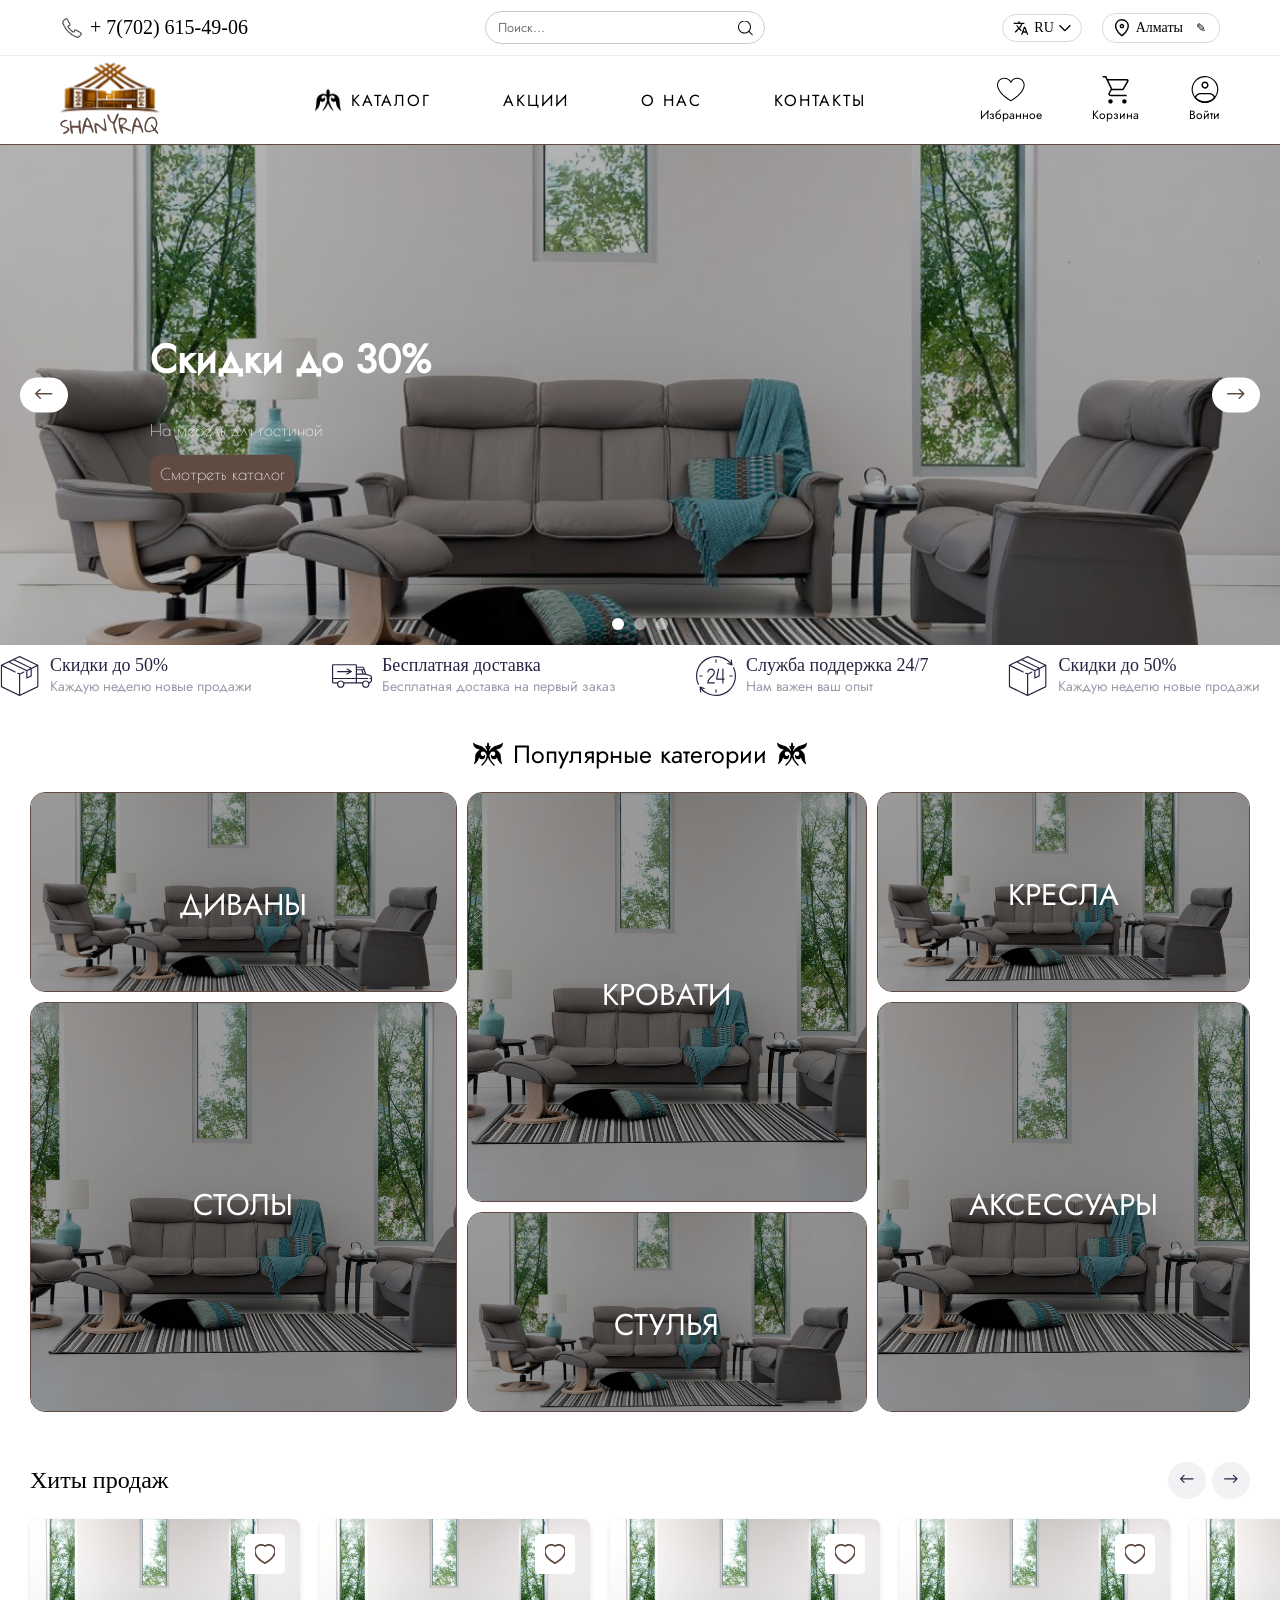
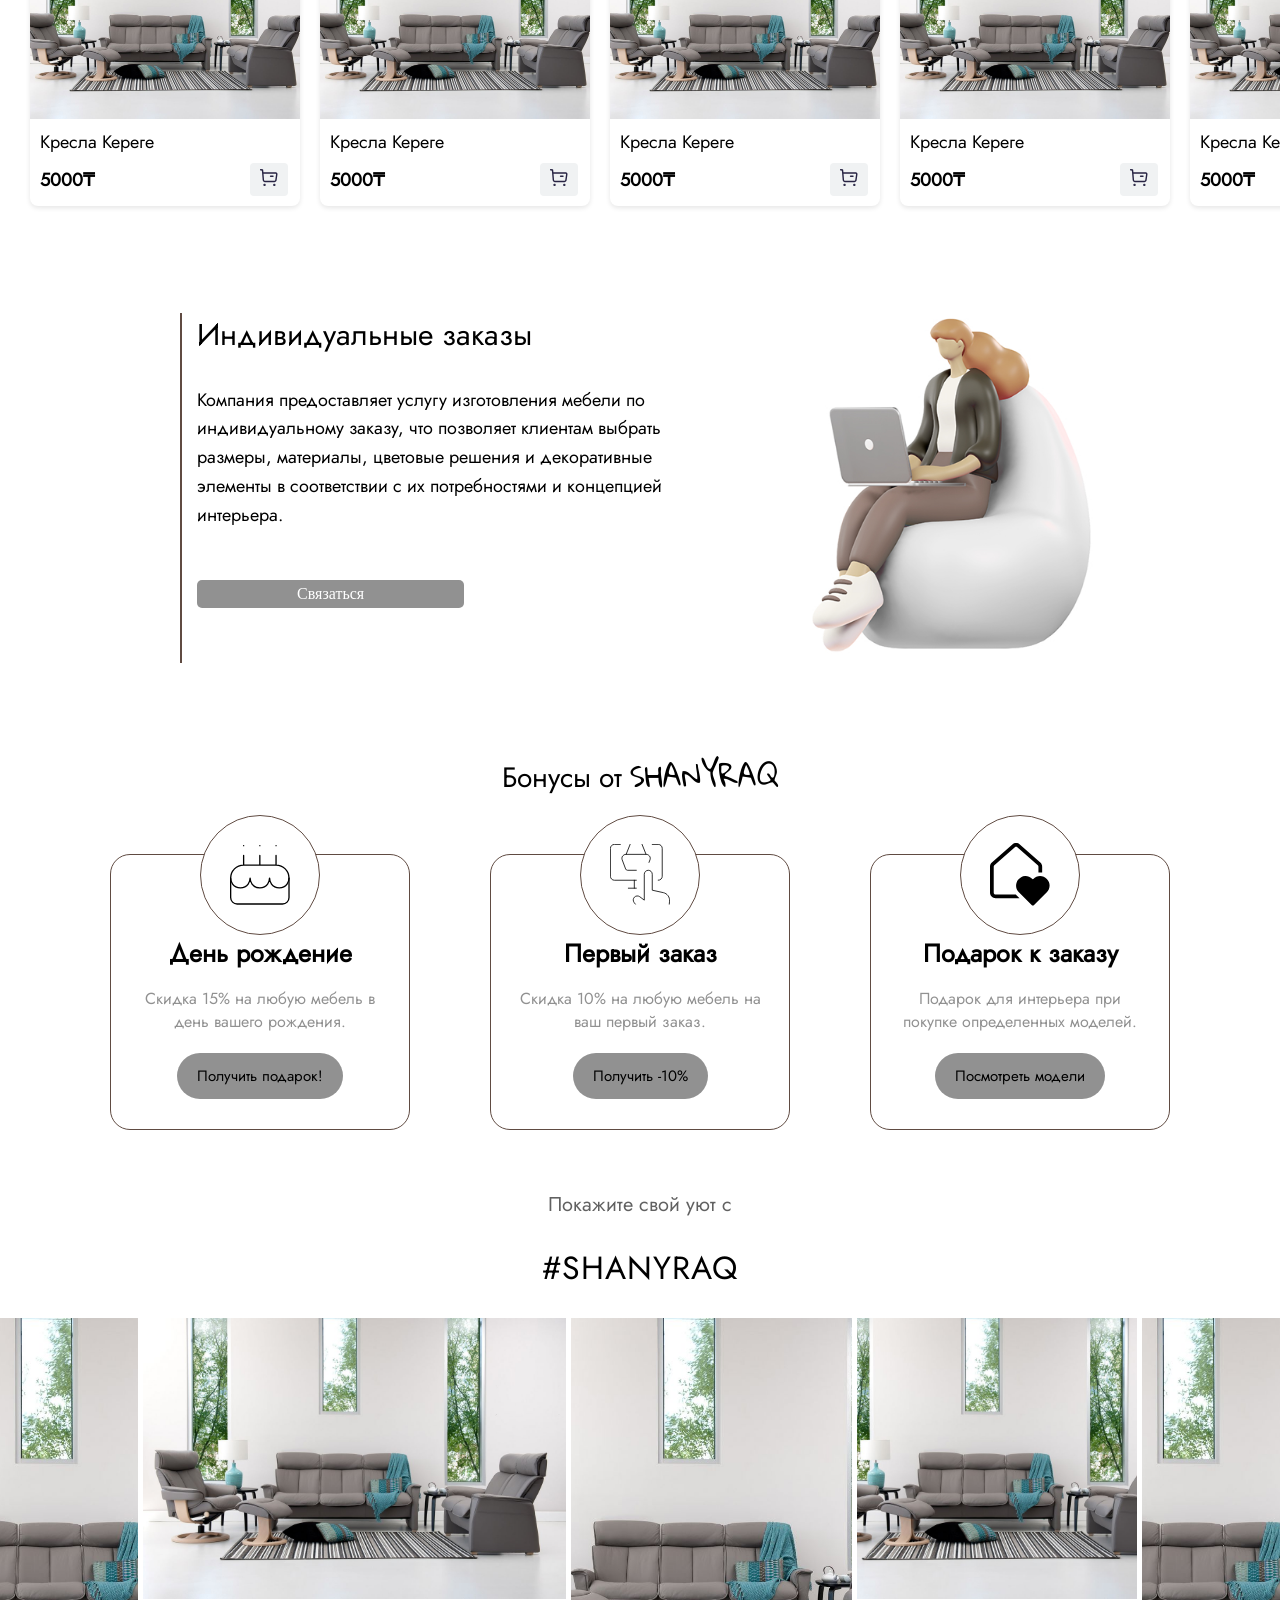
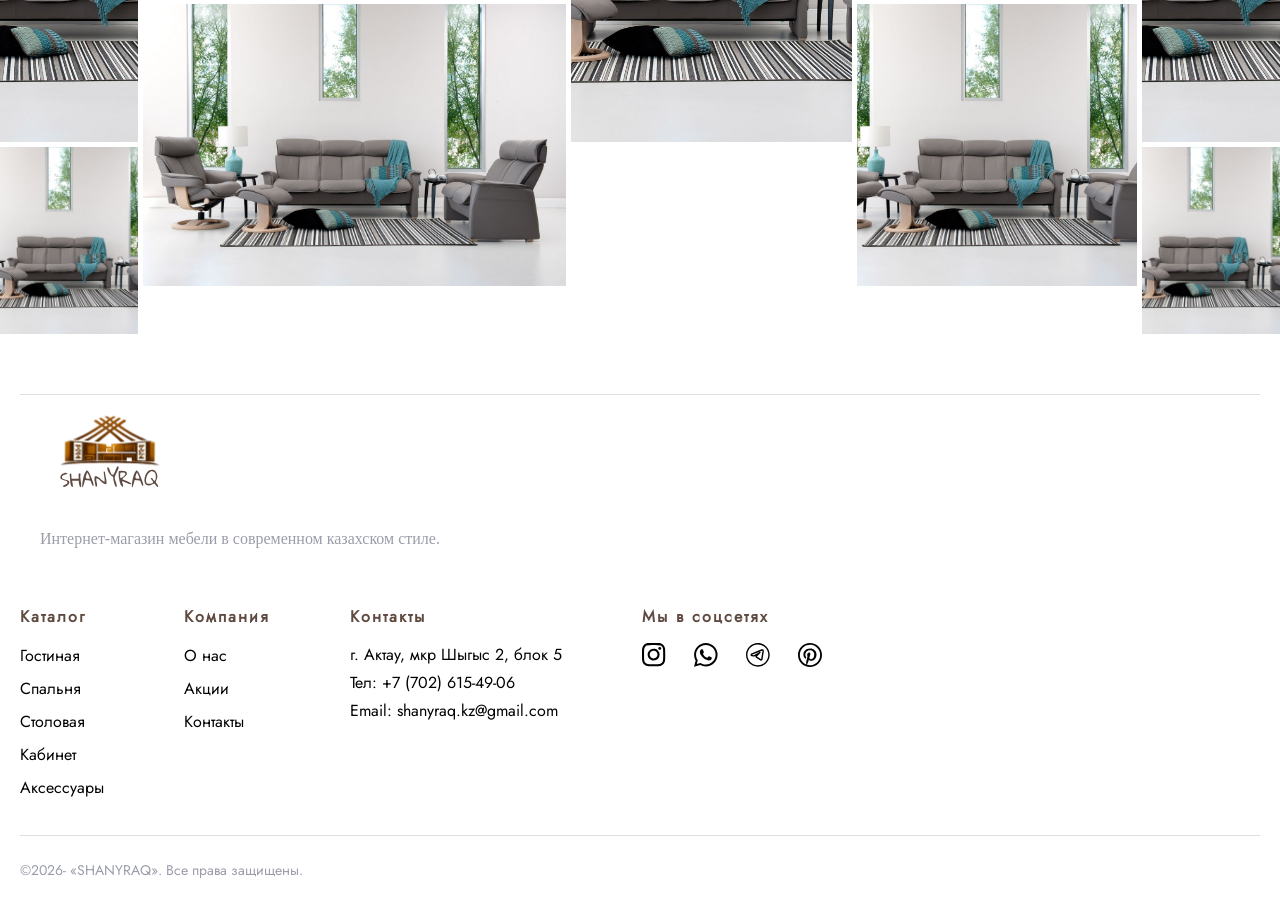
==== commit 00e133e4: "Мобильная адаптивность. Добавление меню бургера. И перенос вверхней шапки в нижнюю панель навигации." ====
--- a/index.html
+++ b/index.html
@@ -44,12 +44,28 @@
             <!-- Нижняя панель -->
             <div class="header-bottom">
                 <div class="container nav-content">
+                    <!-- Моб версия-->
+                    <div class="mobile-left">
+                        <div class="burger" id="burger">
+                            <img src="icons/burger.svg" alt="меню">
+                        </div>
+                        <div class="mobile-search">
+                            <img src="icons/poisk.svg" alt="поиск">
+                        </div>
+                    </div>
                     <!-- Логотип -->
                     <div class="logo">
                         <a href="index.html">
-                            <img src="images/Лого и бренд.svg" alt="Логотип">
-                        </a>
-                    </div>
+                            <img src="images/Лого и бренд.svg" alt="SHANYRAQ">
+                        </a>
+                     </div>
+                     
+                    <div class="mobile-right">
+                        <img src="icons/phone.svg" alt="связь">
+                        <img src="icons/location.svg" alt="адрес">
+                    </div>
+                
+
                     <!-- Меню -->
                     <ul class="nav-menu">
                         <li class="nav-item dropdown">
@@ -526,6 +542,49 @@
                     <p>©2026- «SHANYRAQ». Все права защищены.</p>
                 </div>
             </footer>
-        </body>
-        <script src="script.js"></script>
+            
+            <div class="mobile-menu" id="mobileMenu">
+                <div id="closeMenu">✕</div>
+                <div class="menu-items">
+                    <div><img src="images/орнамент.png" width="20"> КАТАЛОГ</div>
+                    <div>АКЦИИ</div>
+                    <div>О НАС</div>
+                    <div>КОНТАКТЫ</div>
+                    <div><img src="icons/heart.svg" width="20"> ИЗБРАННОЕ</div>
+                    <div><img src="icons/voiti.svg" width="20"> ВХОД/РЕГИСТРАЦИЯ</div>
+                </div>
+                <div class="menu-footer-options">
+                    <div class="option-btn">
+                        <span>></span> Қазақша
+                    </div>
+                    <div class="option-btn">
+                        <img src="icons/location.svg" width="16"> Алматы
+                    </div>
+                </div>
+            </div>
+            
+            <nav class="bottom-nav">
+                <a href="#" class="nav-item">
+                    <img src="images/орнамент.png" alt="">
+                    <span>Каталог</span>
+                </a>
+                <a href="#" class="nav-item">
+                    <img src="icons/heart.svg" alt="">
+                    <span>Избранное</span>
+                </a>
+                <a href="index.html" class="nav-item">
+                    <img src="icons/home.svg" alt="">
+                    <span>Главная</span>
+                </a>
+                <a href="#" class="nav-item">
+                    <img src="icons/shop.svg" alt="">
+                    <span>Корзина</span>
+                </a>
+                <a href="#" class="nav-item">
+                    <img src="icons/voiti.svg" alt="">
+                    <span>Войти</span>
+                </a>
+            </nav>
+            <script src="script.js"></script>
+    </body>
 </html>
--- a/style.css
+++ b/style.css
@@ -1198,4 +1198,150 @@
   padding-top: 10px;
   font-size: 14px;
   color: #9A9CAA;
+}
+/* Бургер */
+.burger, 
+.mobile-menu, 
+.bottom-nav, 
+.mobile-left, 
+.mobile-right {
+    display: none;
+}
+
+/* Стили самого выезжающего меню */
+.mobile-menu {
+    position: fixed;
+    top: 0;
+    right: -100%;
+    width: 100%;
+    height: 100%;
+    background: #fff;
+    z-index: 9999;
+    transition: 0.3s ease;
+    padding: 20px;
+    flex-direction: column;
+}
+
+.mobile-menu.active {
+    display: flex; 
+    right: 0;
+}
+
+#closeMenu {
+    align-self: flex-end;
+    font-size: 28px;
+    cursor: pointer;
+    margin-bottom: 20px;
+}
+
+.menu-items div {
+    font-family: 'Jost';
+    font-size: 22px;
+    font-weight: bold;
+    padding: 15px 0;
+    border-bottom: 1px solid #ddd;
+    text-transform: uppercase;
+    display: flex;
+    align-items: center;
+    gap: 15px;
+}
+
+.menu-footer-options {
+    margin-top: 30px;
+    display: flex;
+    flex-direction: column;
+    gap: 15px;
+}
+
+.option-btn {
+    border: 1px solid #ddd;
+    border-radius: 25px;
+    padding: 10px 20px;
+    display: flex;
+    align-items: center;
+    gap: 10px;
+    width: fit-content;
+    font-family: 'Gsans';
+}
+
+/* Нижняя панель навигации */
+.bottom-nav {
+    position: fixed;
+    bottom: 0;
+    left: 0;
+    width: 100%;
+    background: #fff;
+    border-top: 1px solid #eee;
+    justify-content: space-around;
+    padding: 10px 0;
+    z-index: 2500;
+}
+
+.bottom-nav .nav-item {
+    display: flex;
+    flex-direction: column;
+    align-items: center;
+    text-decoration: none;
+    color: #333;
+    font-size: 10px;
+}
+
+.bottom-nav .nav-item img {
+    width: 24px;
+    height: 24px;
+    margin-bottom: 4px;
+}
+
+@media (max-width: 768px) {
+    .header-top, 
+    .nav-menu, 
+    .nav-actions {
+        display: none !important;
+    }
+    .burger, 
+    .bottom-nav, 
+    .mobile-left, 
+    .mobile-right {
+        display: flex !important;
+    }
+
+    .header-bottom {
+        padding: 15px 0;
+    }
+
+    .header-bottom .container {
+        display: flex;
+        justify-content: space-between;
+        align-items: center;
+        position: relative; /
+    }
+
+    .mobile-left, .mobile-right {
+        gap: 15px;
+        align-items: center;
+        z-index: 10;
+    }
+
+    /*Логотип Shanyraq*/
+    .logo {
+        position: absolute;
+        left: 50%;
+        top: 50%;
+        transform: translate(-50%, -50%);
+        margin: 0 !important;
+    }
+
+    .logo img {
+        width: 80px !important; 
+        height: auto !important;
+    }
+
+    body {
+        padding-bottom: 70px;
+    }
+
+    .categories-grid {
+        grid-template-columns: 1fr !important;
+        grid-template-rows: auto !important;
+    }
 }
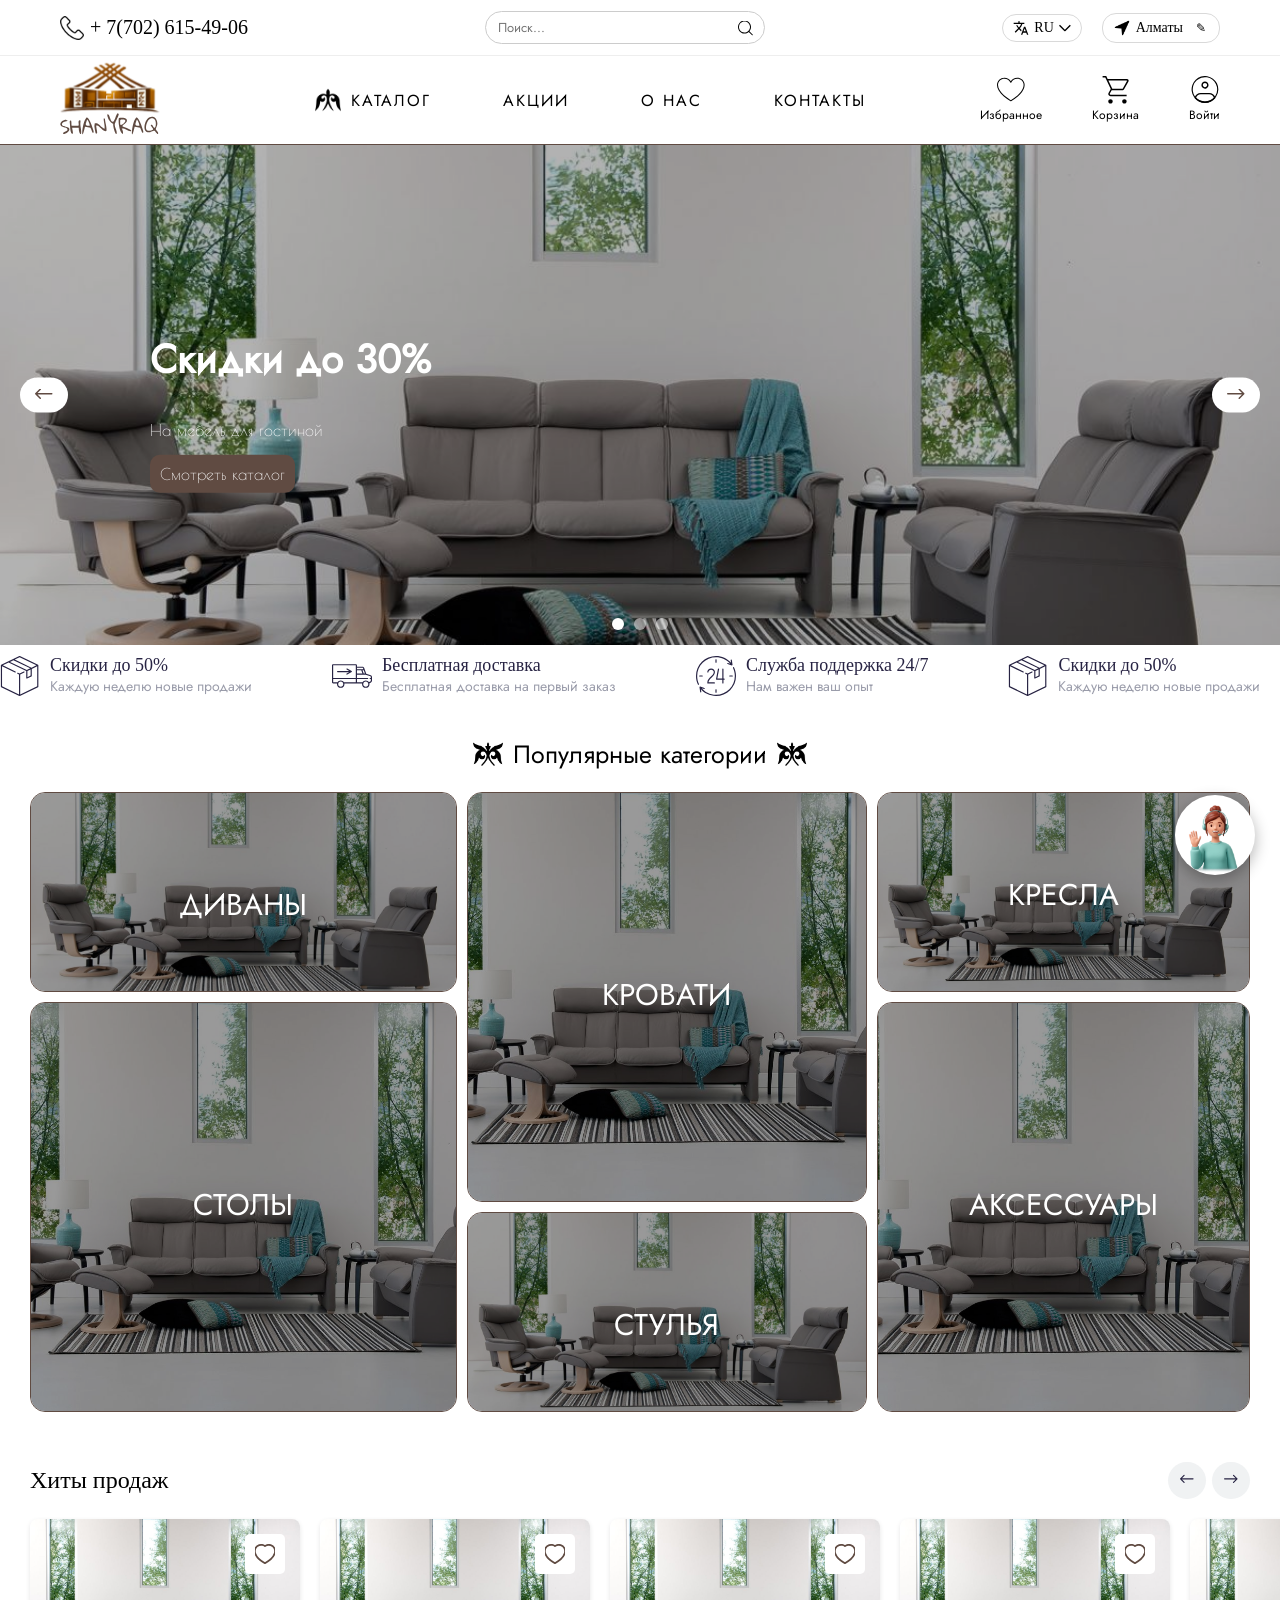
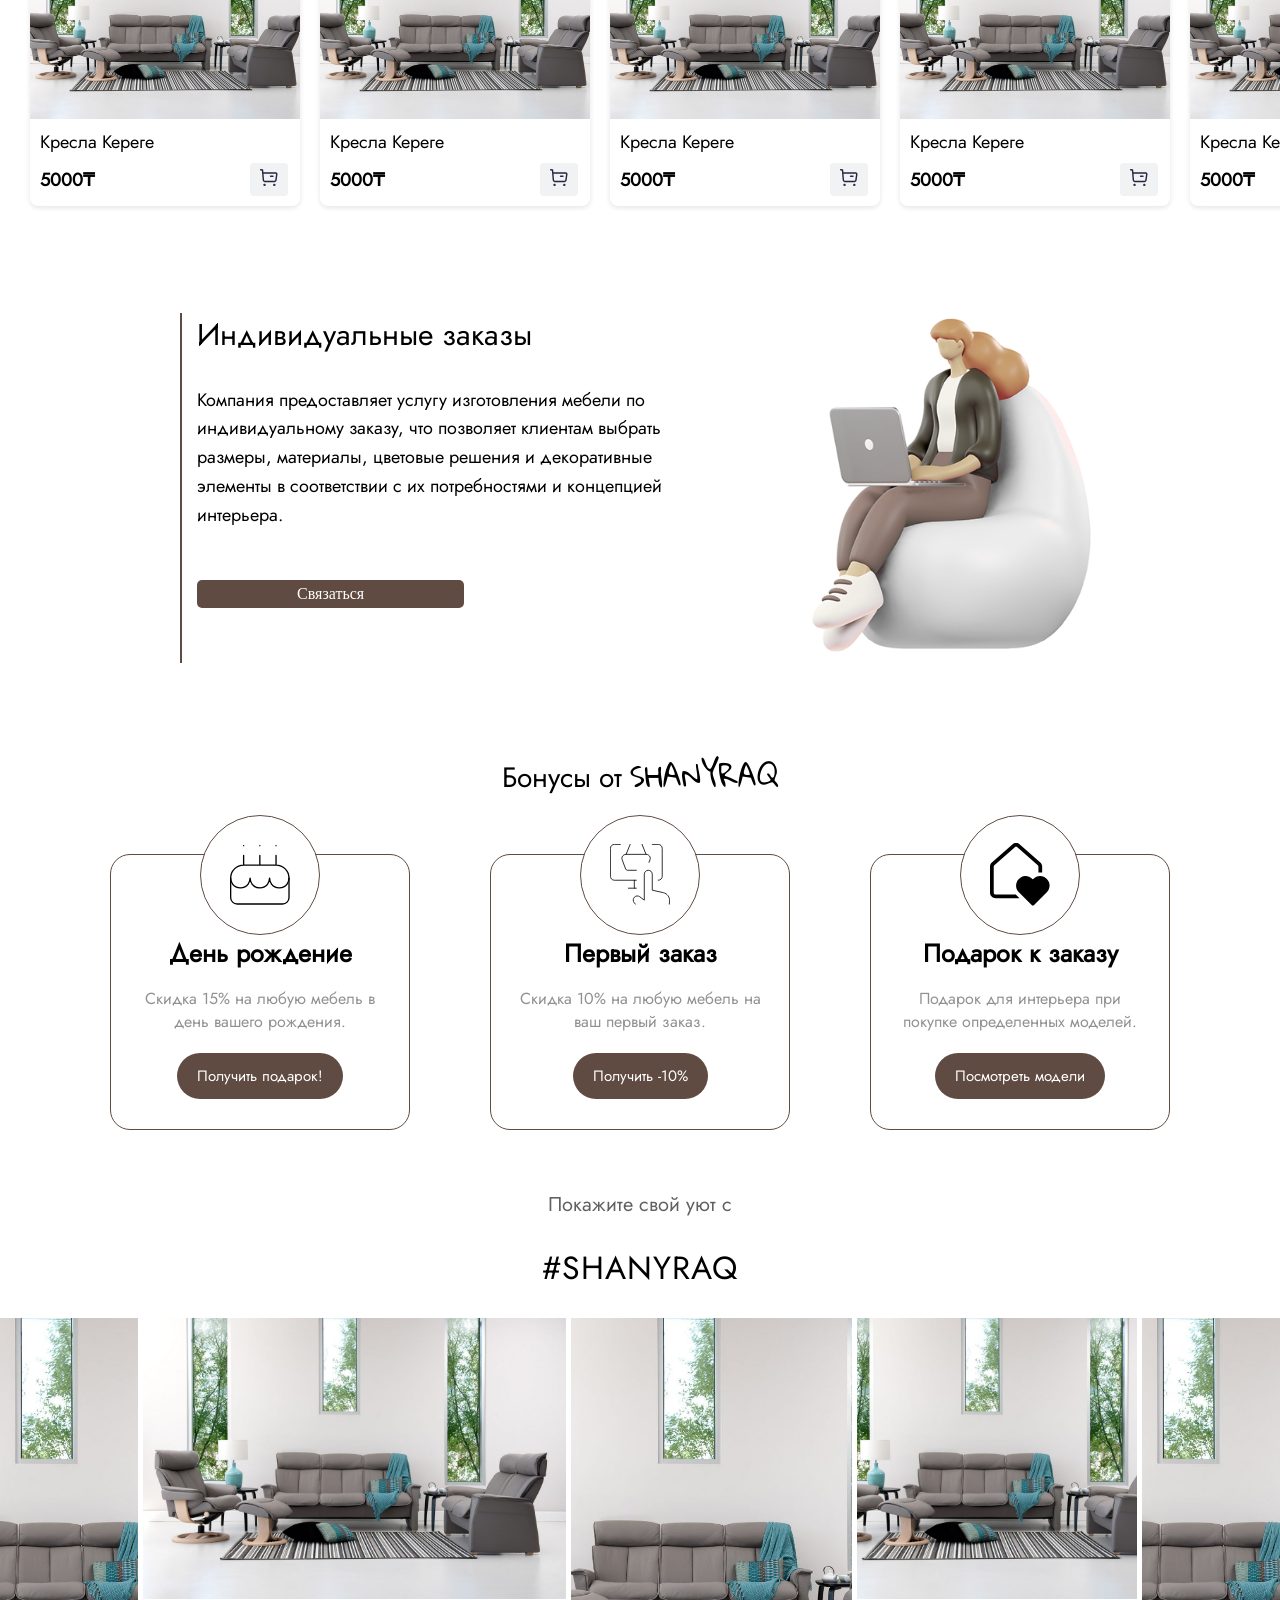
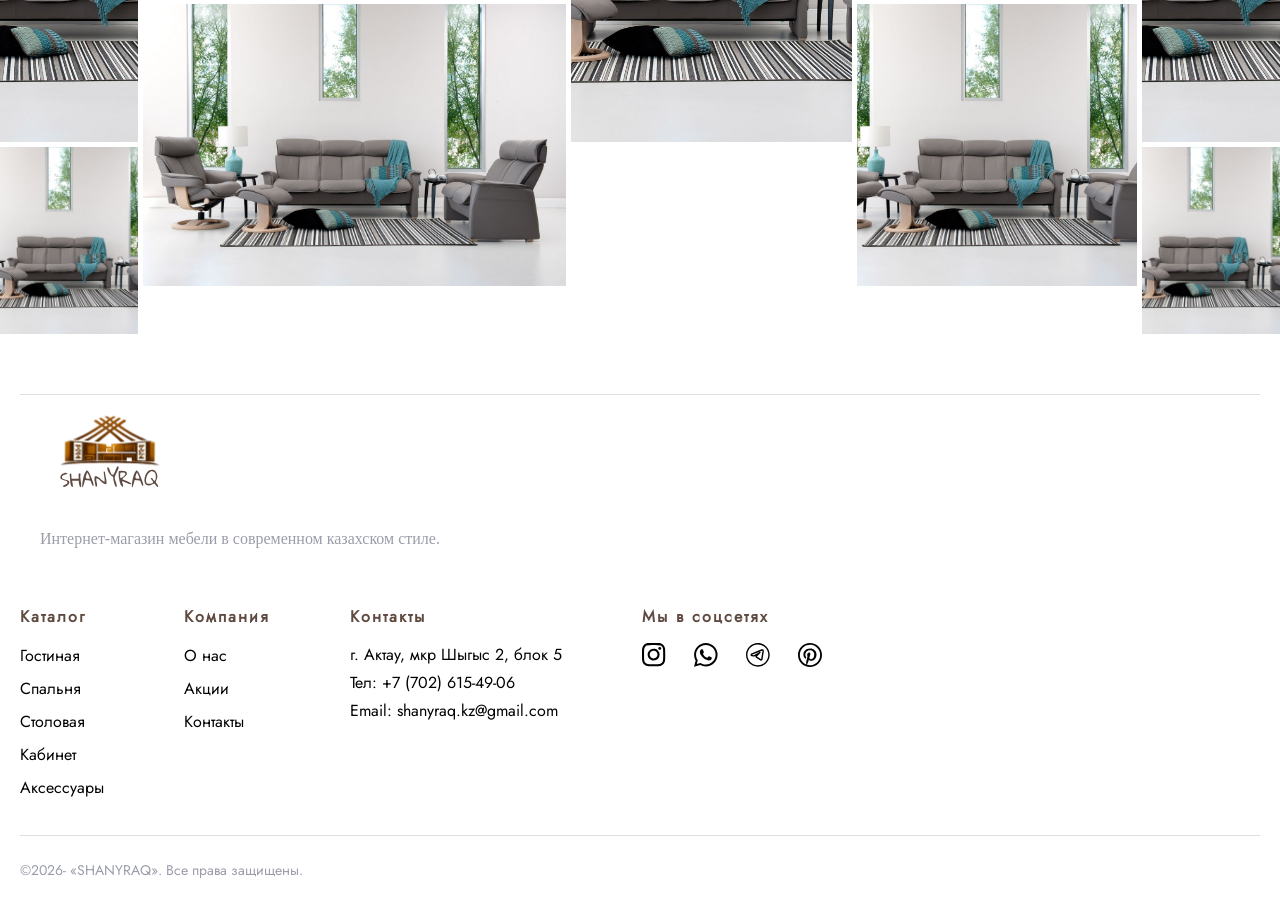
==== commit e19a6a3e: "Продолжение моб.адаптивности. Добавление "плавающей виджет кнопки", который ведет к соц.сетям и конт" ====
--- a/index.html
+++ b/index.html
@@ -525,13 +525,13 @@
                                 <a href="https://instagram.com" target="_blank" class="social-link instagram">
                                     <img src="icons/icon-footer/inst.svg" alt="Instagram">
                                 </a>
-                                <a href="https://facebook.com" target="_blank" class="social-link whatsapp">
+                                <a href="https://wa.me/77026154906" target="_blank" class="social-link whatsapp">
                                     <img src="icons/icon-footer/wa.svg" alt="WhatsApp">
                                 </a>
-                                <a href="https://telegram.org" target="_blank" class="social-link telegram">
+                                <a href="https://t.me/ara1konnn" target="_blank" class="social-link telegram">
                                     <img src="icons/icon-footer/tg.svg" alt="Telegram">
                                 </a>
-                                <a href="https://pinterest.org" target="_blank" class="social-link pinterest">
+                                <a href="https://pinterest.com/shanyraqkz" target="_blank" class="social-link pinterest">
                                     <img src="icons/icon-footer/pn.svg" alt="Pinterest">
                                 </a>
                             </div>
--- a/style.css
+++ b/style.css
@@ -924,7 +924,7 @@
   display: inline-block;
   padding: 5px 100px;
 
-  background: #919191;
+  background: #604B42;
   color: #fff;
   text-decoration: none;
 
@@ -936,7 +936,7 @@
 }
 
 .text-content .btn:hover {
-  background: #604B42;
+  background: #806F68;
 }
 
 .image-side img {
@@ -1014,8 +1014,8 @@
   font-family: 'Jost';
 }
 .card button {
-  background: #919191;
-  color: #000;
+  background: #604B42;
+  color: #fff;
   border: none;
 
   padding: 12px 20px;
@@ -1026,7 +1026,7 @@
   font-weight: 500;
   font-size: 15px;
 }
-.card button:hover{background: #604B42; color: #fff;}
+.card button:hover{background: #806F68; color: #fff;}
 
 /*Коллаж из фотографии*/
 .shanyraq-collage {
@@ -1191,6 +1191,7 @@
   transform: scale(1.2); 
   filter: brightness(1.5)
 }
+
 /*Нижняя часть подвала*/
 .footer-bottom {
   margin-top: 20px;
@@ -1199,6 +1200,92 @@
   font-size: 14px;
   color: #9A9CAA;
 }
+
+/*Плавающий крулгый виджет*/
+.widget-container {
+  position: fixed;
+  bottom: 25px;
+  right: 25px;
+  z-index: 9999;
+  font-family: 'Gsans';
+}
+.contact-card {
+  display: none; 
+  position: absolute;
+  bottom: 85px; 
+  right: 0;
+  width: 220px;
+  background: white;
+  border-radius: 15px;
+  box-shadow: 0 10px 25px rgba(0,0,0,0.2);
+  overflow: hidden;
+  animation: slideUp 0.3s ease-out;
+}
+.card-header {
+  background: #f8f9fa;
+  padding: 12px;
+  font-weight: bold;
+  font-size: 14px;
+  text-align: center;
+  border-bottom: 1px solid #eee;
+  color: #333;
+}
+.card-body {
+  padding: 10px;
+  display: flex;
+  flex-direction: column;
+  gap: 8px;
+}
+
+/* Ссылки внутри контейнера */
+.contact-link {
+    display: flex;
+    align-items: center;
+    gap: 12px;
+    padding: 10px 15px;
+    text-decoration: none;
+    transition: background 0.2s;
+}
+.contact-link img{
+    width: 24px;
+    height: 24px;
+    object-fit: contain;
+    flex-shrink: 0;
+}
+.contact-link span{
+    font-size: 14px;
+    font-weight: bold;
+    color: #000;
+    line-height: 1;
+    display: inline-block;
+}
+.wa span { color: #25D366;}
+.contact-link:hover {background: #f0f2f5;}
+
+/* Сама круглая кнопка */
+.widget-button {
+  width: 80px;
+  height: 80px;
+  border-radius: 50%;
+  cursor: pointer;
+  overflow: hidden;
+  box-shadow: 0 5px 15px rgba(0,0,0,0.3);
+  background-color: #fff;
+  transition: transform 0.2s;
+}
+.widget-button img {
+  width: 100%;
+  height: 100%;
+  object-fit: cover;
+}
+.widget-button:active {
+  transform: scale(0.9);
+}
+@keyframes slideUp {
+  from { opacity: 0; transform: translateY(20px); }
+  to { opacity: 1; transform: translateY(0); }
+}
+
 /* Бургер */
 .burger, 
 .mobile-menu, 
@@ -1304,7 +1391,7 @@
     .mobile-right {
         display: flex !important;
     }
-
+    /*Шапка моб меню*/
     .header-bottom {
         padding: 15px 0;
     }
@@ -1317,9 +1404,13 @@
     }
 
     .mobile-left, .mobile-right {
-        gap: 15px;
+        gap: 20px;
         align-items: center;
         z-index: 10;
+    }
+    .mobile-left, .mobile-right img {
+        width: 25px;
+        height: 25px;
     }
 
     /*Логотип Shanyraq*/
@@ -1332,16 +1423,178 @@
     }
 
     .logo img {
-        width: 80px !important; 
+        width: 70px !important; 
         height: auto !important;
     }
-
+    /*Слайдер*/
+    .slide-content {
+        align-items: center;
+        top: 100px;
+        left: 40px;
+    }
+    .slide-content .title-slider {
+        font-size: 25px;
+    }
+    /*Контейнеры категории*/
+    .categories-grid {
+        grid-template-columns: 1fr 1fr !important;
+        grid-template-rows: auto !important;
+        gap: 8px;
+        padding: 10px;
+    }
+    .item1, .item2, .item3, .item4, .item5, .item6 {
+        grid-column: auto !important;
+        grid-row: auto !important;
+        height: 160px;
+    }
+    .category-item span {
+        font-size: 18px !important;
+        width: 90%;
+        text-align: center;
+        top: 50% !important;
+        transform: translate(-50%, -50%) !important;
+    }
+    .category-item:hover {
+        transform: none;
+        box-shadow: none;
+    }
+    /*Карусель товаров*/
+    .carousel-container {
+    height: auto;
+    padding: 0 15px;
+    overflow-x: auto;
+    -webkit-overflow-scrolling: touch;
+}
+  .carousel-container::-webkit-scrollbar {
+    display: none;
+  }
+  .carousel-header h2 {
+    font-size: 20px;
+  }
+  .carousel-controls {
+    display: none; 
+  }
+  .carousel-track {
+    gap: 12px;
+  }
+  .carousel-item {
+    min-width: 180px;
+    max-width: 180px;
+    margin-right: 0;
+  }
+  .carousel-item:hover {
+    transform: none;
+  }
+  .item-top {
+    width: 100%;
+    height: 140px;
+  }
+  .favorite-btn {
+    width: 32px;
+    height: 32px;
+    top: 10px;
+    right: 10px;
+  }
+  .favorite-btn img {
+    width: 16px;
+    height: 16px;
+  }
+  .item-bottom {
+    padding: 8px;
+  }
+  .item-bottom h2 {
+    font-size: 14px;
+    white-space: normal;
+    display: -webkit-box;
+    -webkit-line-clamp: 2;
+    -webkit-box-orient: vertical;
+    height: 32px;
+  }
+  .price {
+    font-size: 15px;
+  }
+  .cart-btn {
+    padding: 8px 10px;
+  }
+  .cart-btn:active {
+        background: #604B42 !important;
+        transform: scale(0.95);
+    }
+    .cart-btn:active img {
+        filter: brightness(0) invert(1) !important;
+    }
+    /* Эффект для кнопки ИЗБРАННОГО при нажатии */
+    .favorite-btn:active {
+        background: #f0f0f0 !important; 
+        transform: scale(0.9);
+    }
+    .favorite-btn:active .heart-full {
+        opacity: 1 !important;
+    }
+    .favorite-btn:active .heart-empty {
+        opacity: 0 !important;
+    }
     body {
         padding-bottom: 70px;
     }
-
+    
     .categories-grid {
         grid-template-columns: 1fr !important;
         grid-template-rows: auto !important;
     }
+    /*Индивидуальный заказ*/
+    .custom-order-section {
+        margin-top: 50px;
+        padding: 0 15px;
+    }
+    .custom-order-content {
+        flex-direction: column;
+        gap: 40px;
+        align-items: center;
+    }
+    .image-side {
+        width: 100%;
+        display: flex;
+        justify-content: center;
+    }
+    .image-side img {
+        max-width: 250px;
+    }
+    .text-side {
+        max-width: 100%;
+        width: 100%;
+    }
+    .title-line {
+        gap: 15px;
+    }
+    .line {
+        width: 5px;
+        height: auto;
+        align-self: stretch;
+    }
+    .text-content h2 {
+        font-size: 24px;
+        margin-bottom: 20px;
+    }
+    .text-content p {
+        font-size: 16px;
+        margin-bottom: 30px;
+        padding-right: 10px;
+    }
+    .text-content .btn {
+        display: block;
+        text-align: center;
+        padding: 15px 0;
+        width: 100%;
+    }
+    /*Плавающий виджет*/
+    .widget-container{
+        bottom: 85px !important;
+        right: 15px !important;
+        z-index: 999;
+    }
+    .widget-button{
+        width: 60px;
+        height: 60px;
+    }
 }
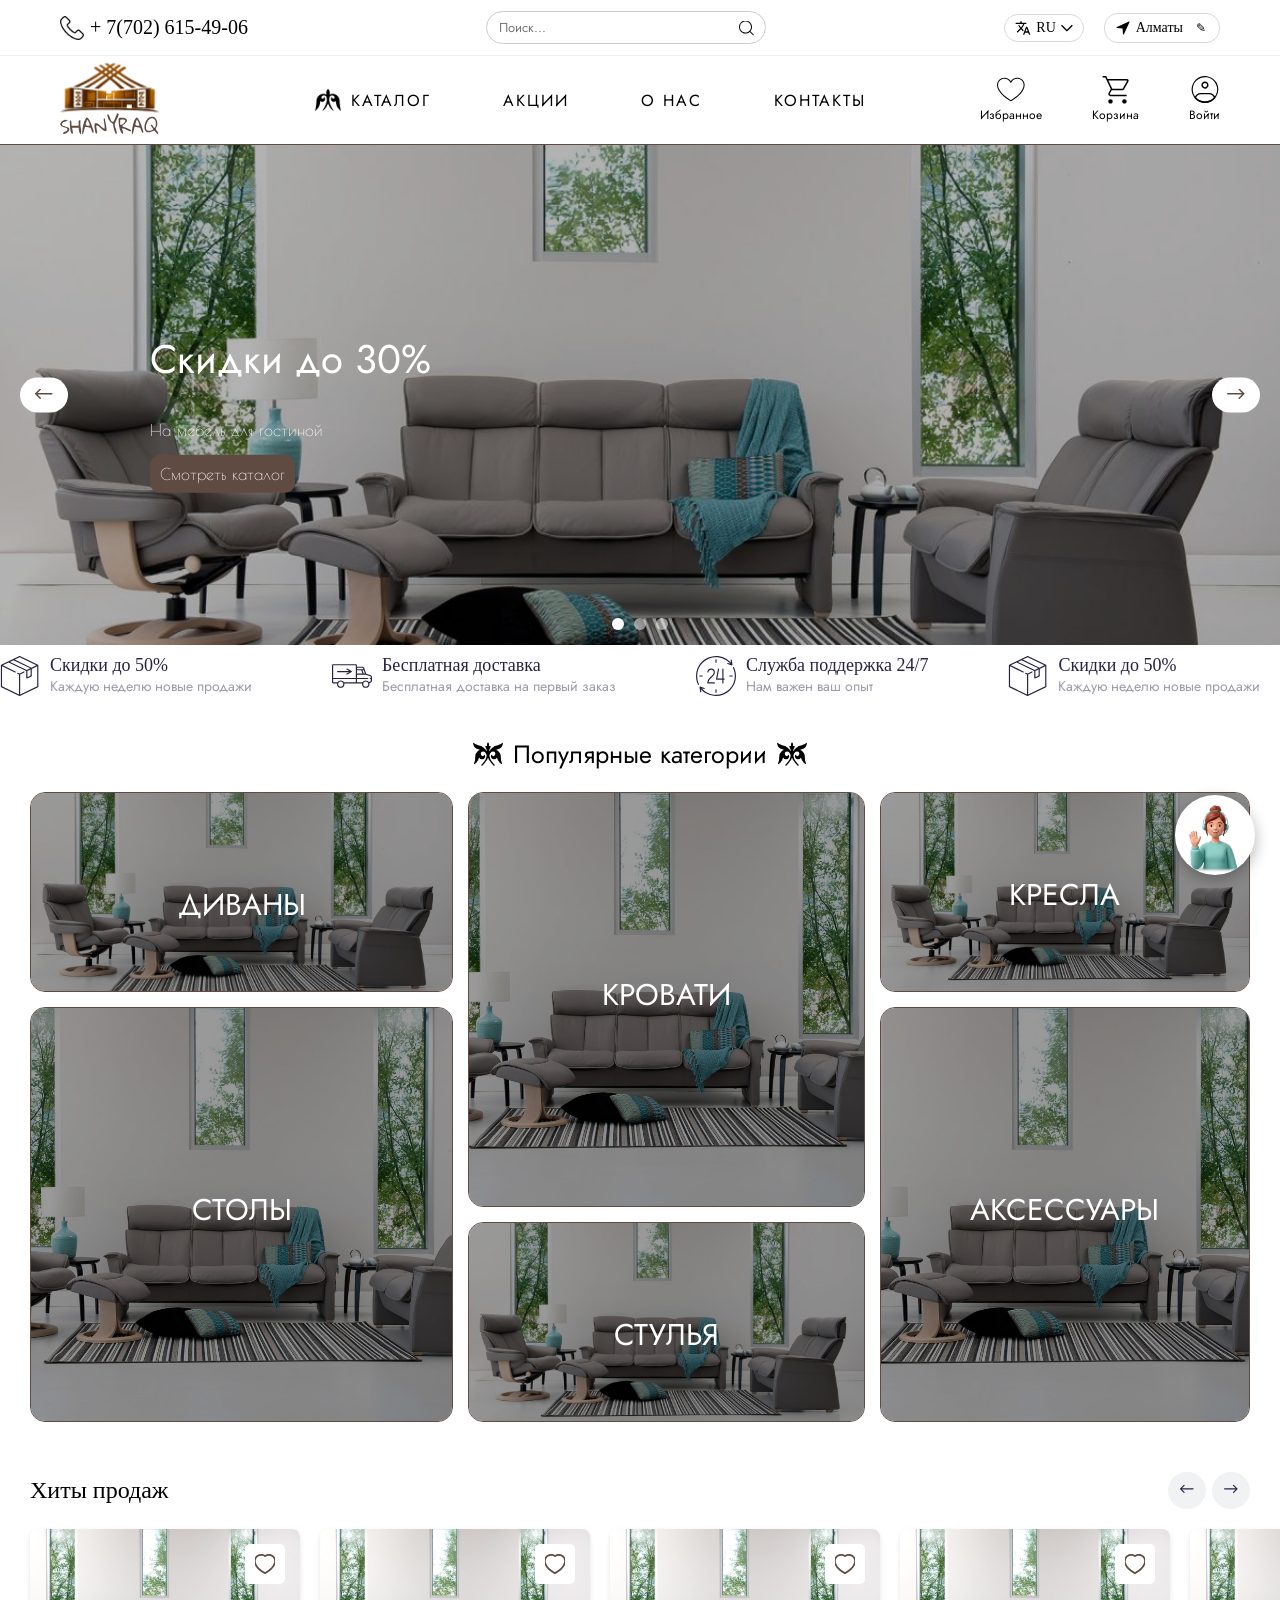
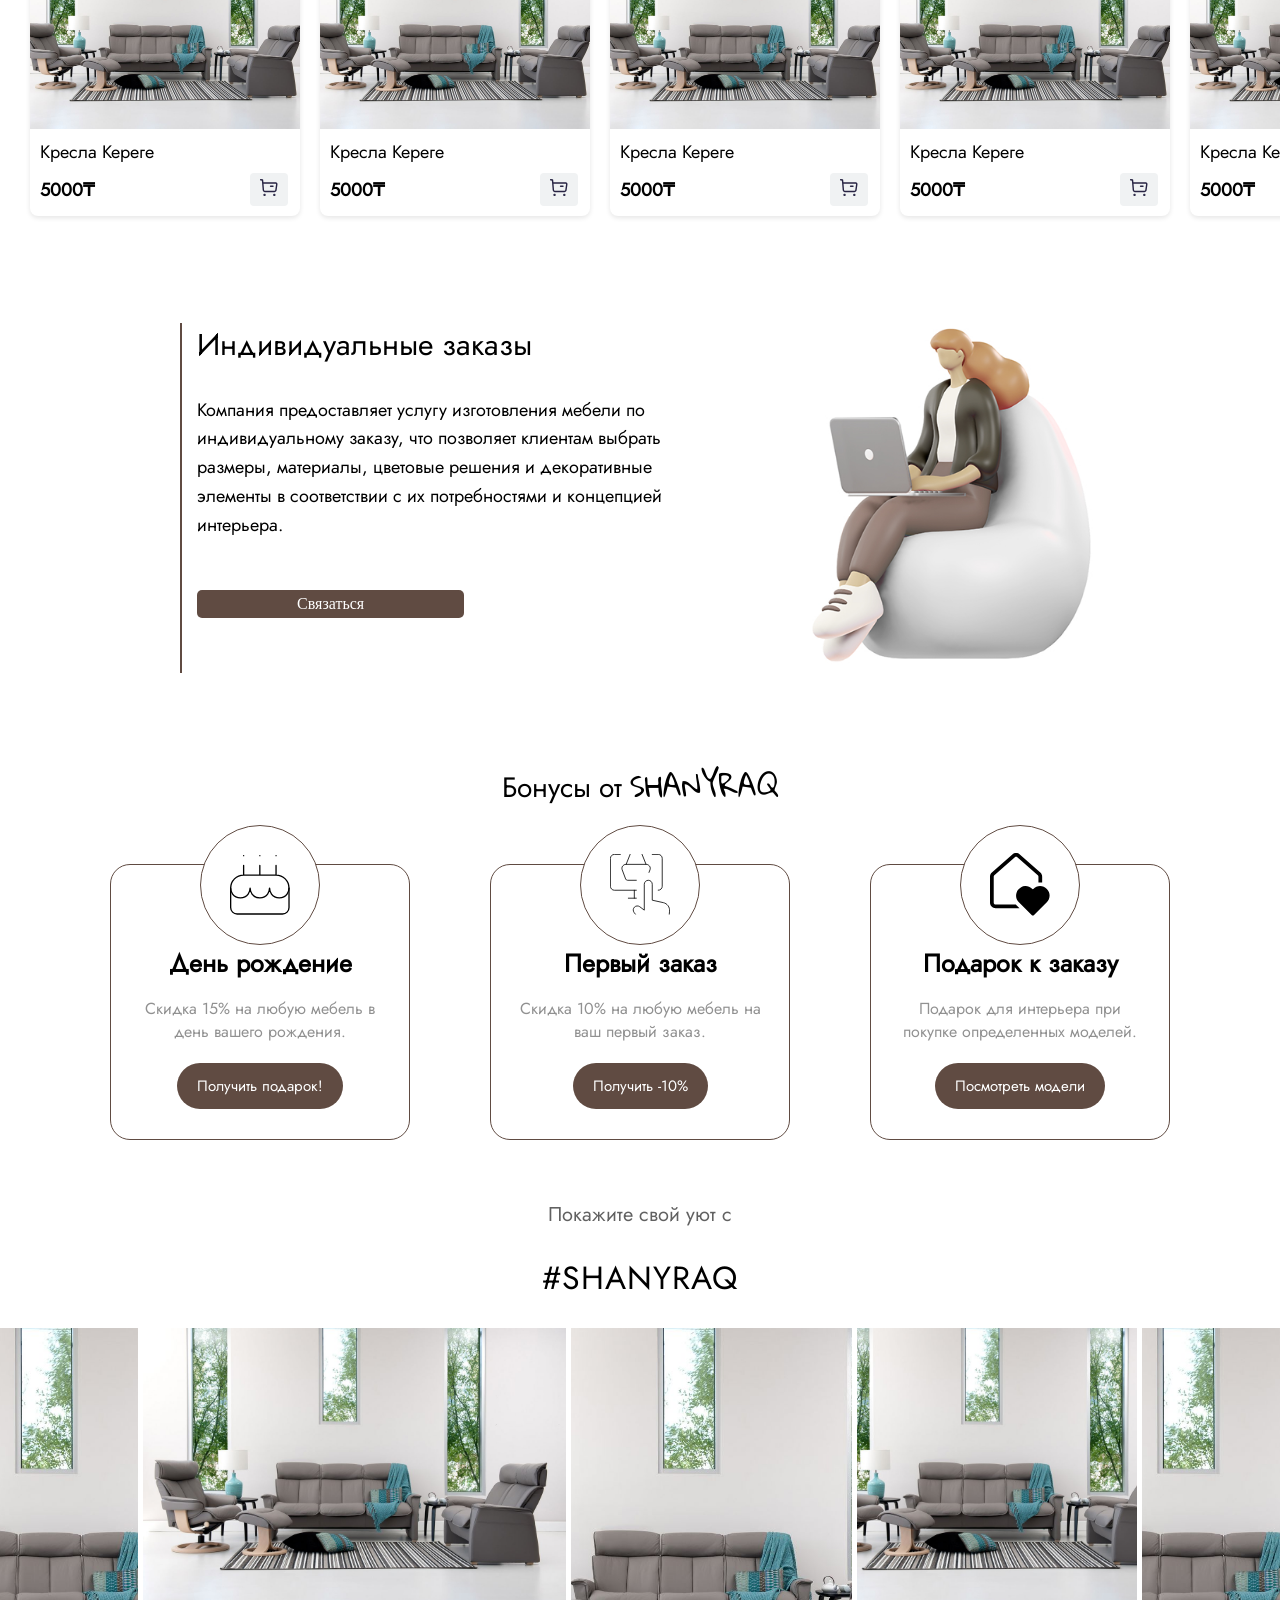
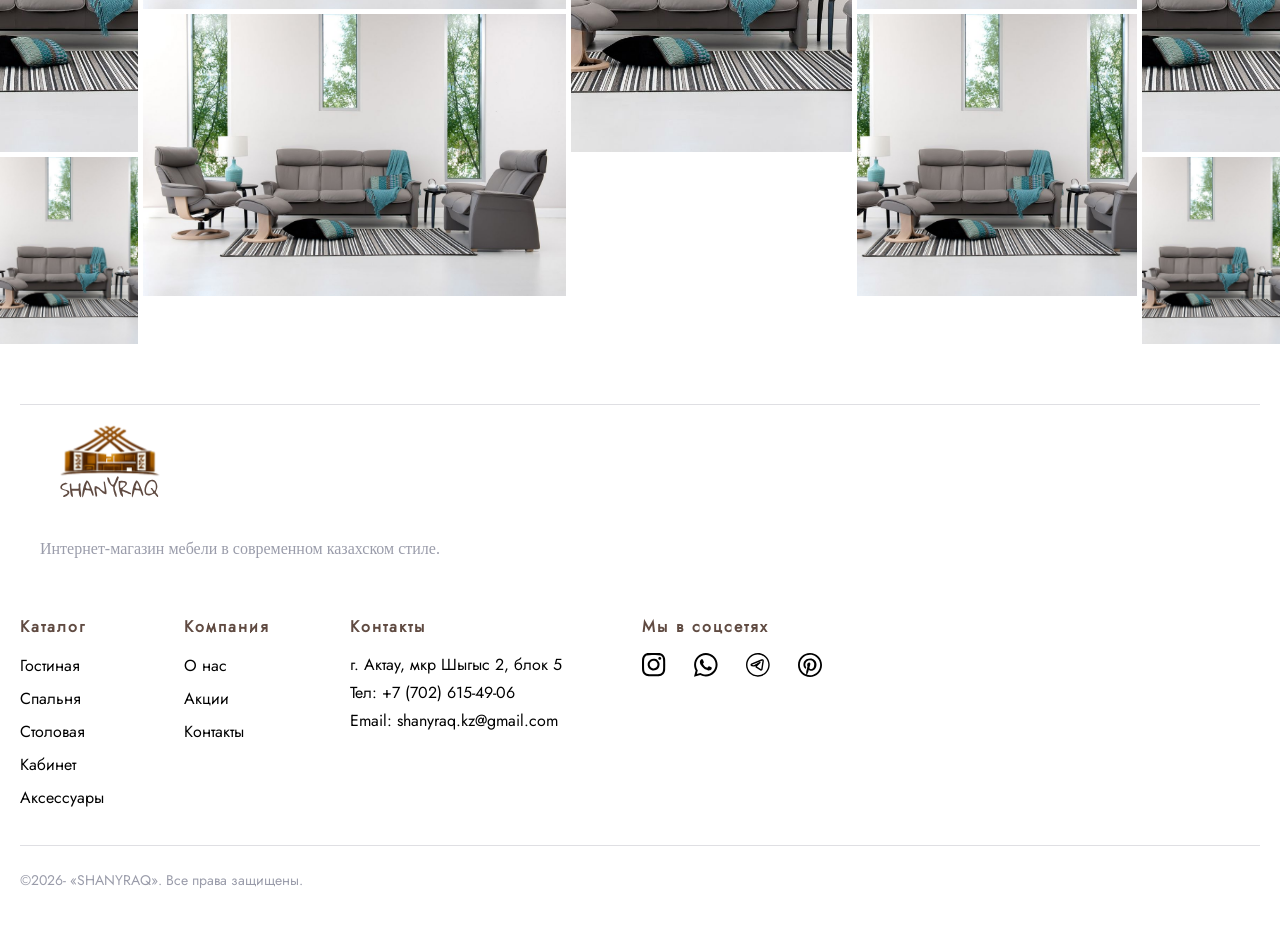
==== commit 8a5cfa1a: "продолжаю моб.адаптацию" ====
--- a/index.html
+++ b/index.html
@@ -44,16 +44,22 @@
             <!-- Нижняя панель -->
             <div class="header-bottom">
                 <div class="container nav-content">
-                    <!-- Моб версия-->
+                    <!-- Моб версия шапки-->
                     <div class="mobile-left">
                         <div class="burger" id="burger">
                             <img src="icons/burger.svg" alt="меню">
                         </div>
                         <div class="mobile-search">
-                            <img src="icons/poisk.svg" alt="поиск">
-                        </div>
-                    </div>
-                    <!-- Логотип -->
+                            <img src="icons/poisk.svg" alt="поиск" id="search-trigger">
+                        </div>
+                        <div class="mobile-search-bar" id="mobile-search">
+                            <div class="container">
+                                <input type="text" placeholder="Поиск мебели...">
+                                <button type="submit">Найти</button>
+                            </div>
+                        </div>
+                    </div>
+                    <!-- логотип -->
                     <div class="logo">
                         <a href="index.html">
                             <img src="images/Лого и бренд.svg" alt="SHANYRAQ">
@@ -64,7 +70,6 @@
                         <img src="icons/phone.svg" alt="связь">
                         <img src="icons/location.svg" alt="адрес">
                     </div>
-                
 
                     <!-- Меню -->
                     <ul class="nav-menu">
@@ -131,7 +136,7 @@
                         <li class="nav-item"><a href="#" class="nav-link">КОНТАКТЫ</a></li>
                     </ul>
                     <!-- Иконки пользователя -->
-                    <div class="nav-actions">
+                    <div class="user-actions">
                         <button class="icon-btn favorites">
                             <img src="icons/heart.svg" alt="">
                             <span class="label">Избранное</span>
@@ -149,7 +154,9 @@
                 </div>
             </header>
 
+            <!-- Главное содержимое сайта -->
             <main>
+                <!-- Слайдер -->
                 <section class="slider">
                     <div class="slides">
                         <div class="slide active">
@@ -420,6 +427,7 @@
                     </div>
                 </section>
                 
+                <!-- Индивидуальные заказы -->
                <section class="custom-order-section">
                 <div class="custom-order-content">
                     <div class="text-side">
@@ -469,6 +477,7 @@
             </div>
         </section>
         
+        <!-- Коллаж из фотографии -->
         <section class="shanyraq-collage">
             <div class="collage-header">
                 <p class="subtitle">Покажите свой уют с</p>
@@ -488,6 +497,7 @@
             </div>
         </section>
     </main>
+    <!-- Подвал: вверхняя часть  -->
     <footer class="footer">
         <div class="footer-top">
             <div class="footer-logo">
@@ -538,11 +548,13 @@
                         </div>
                     </div>
                 </div>
+                <!-- Подвал: нижняя часть -->
                 <div class="footer-bottom">
                     <p>©2026- «SHANYRAQ». Все права защищены.</p>
                 </div>
             </footer>
-            
+
+            <!-- Мобильная адаптация: нижний панель навигации -->
             <div class="mobile-menu" id="mobileMenu">
                 <div id="closeMenu">✕</div>
                 <div class="menu-items">
--- a/style.css
+++ b/style.css
@@ -1,30 +1,41 @@
-html, *, *::after, *::before {
+html {
     box-sizing: border-box;
 }
+
+*,
+*:before,
+*:after {
+    box-sizing: inherit;
+}
+
 @font-face {
     font-family: 'Gloria';
-    src: url(fonts/gloria/GloriaHallelujah-Regular.ttf); 
+    src: url(fonts/gloria/GloriaHallelujah-Regular.ttf);
     font-weight: normal;
     font-style: normal;
 }
+
 @font-face {
     font-family: 'Marck';
     src: url(fonts/marck/MarckScript-Regular.ttf);
     font-weight: normal;
     font-style: normal;
 }
+
 @font-face {
     font-family: 'Poiret';
     src: url(fonts/poiret/PoiretOne-Regular.ttf);
     font-weight: normal;
     font-style: normal;
 }
+
 @font-face {
     font-family: 'Jost';
     src: url(fonts/jost/Jost-VariableFont_wght.ttf);
     font-weight: normal;
     font-style: normal;
 }
+
 @font-face {
     font-family: 'Gsans';
     src: url(fonts/gsans/GoogleSans-VariableFont_GRAD\,opsz\,wght.ttf);
@@ -35,13 +46,14 @@
 body {
     font-family: 'Poiret', 'Gloria', 'Marck', 'Arial', 'Gsans';
 
-    background:#ffffff;
-    color:#000000;
+    background: #ffffff;
+    color: #000000;
 
     margin: 0;
     padding: 0;
 }
 
+/*Контейнер шапки*/
 header {
     position: sticky;
     top: 0;
@@ -56,7 +68,7 @@
     padding: 0 20px;
 }
 
-/* Шапка: вверхная часть */
+/* Шапка - Вверхная часть: телефон, поиск, язык, геолок. */
 .header-top {
     background-color: #ffffff;
     padding: 11px 0;
@@ -69,11 +81,10 @@
     align-items: center;
 }
 
-/*Контактные данные*/
+/* Контактные данные: иконка, надпись*/
 .phone {
     display: flex;
     align-items: center;
-
     gap: 6px;
 
     font-family: 'Gsans';
@@ -88,7 +99,7 @@
     height: 24px;
 }
 
-/* Поиск */
+/* Поля поиска: иконка, надпись, стилизация поля*/
 .search-wrapper {
     flex: 1;
     max-width: 280px;
@@ -109,7 +120,9 @@
     transition: border-color 0.3s;
 }
 
-.search-input:focus {border-color: #604B42;}
+.search-input:focus {
+    border-color: #604B42;
+}
 
 .search-wrapper img {
     position: absolute;
@@ -117,27 +130,29 @@
     top: 50%;
     transform: translateY(-50%);
 }
-/* Вверхный правый панель */
+
+/* Вверхный правый панель: язык и город */
 .top-right {
     display: flex;
     align-items: center;
 
     gap: 20px;
 }
-/* Язык и город */
+
+/* Язык и город: общие стили */
 .language-selector,
 .location {
-    display: flex;             
-    align-items: center;       
-
-    gap: 5px;                  
-    padding: 5px 10px; 
-
-    border-radius: 14px;        
-    background-color: #ffffff; 
-    border: 1px solid #D9D9D9;    
-
-    font-size: 14px;         
+    display: flex;
+    align-items: center;
+
+    gap: 5px;
+    padding: 5px 10px;
+
+    border-radius: 14px;
+    background-color: #ffffff;
+    border: 1px solid #D9D9D9;
+
+    font-size: 14px;
     font-family: 'Gsans';
     font-weight: 500;
 
@@ -146,9 +161,12 @@
 }
 
 .language-selector:hover,
-.location:hover {border-color: #604B42; color: #604B42;}
-
-/* иконки внутри блока */
+.location:hover {
+    border-color: #604B42;
+    color: #604B42;
+}
+
+/* Выбор языка: иконки, выпадающее меню */
 .lang-icon {
     width: 16px;
     height: 16px;
@@ -158,15 +176,16 @@
     width: 12px;
     height: 12px;
 }
+
 /* Выпадающее меню для языка */
 .language-selector {
     position: relative;
 }
 
 .lang-dropdown {
-    display: none;           
-    position: absolute;  
-    top: 100%;  
+    display: none;
+    position: absolute;
+    top: 100%;
     left: 0;
 
     background: #fff;
@@ -177,7 +196,7 @@
     border: 1px solid #ccc;
     border-radius: 20px;
 
-    min-width: 80px; 
+    min-width: 80px;
     z-index: 1000;
 }
 
@@ -186,24 +205,28 @@
     cursor: pointer;
 }
 
-.lang-dropdown li:hover {background: #f6f6f6;}
-
+.lang-dropdown li:hover {
+    background: #f6f6f6;
+}
+
+/* Выбор города: иконки, кнопка, выпадающее меню */
 .location img {
-    width: 18px; 
-    height: 18px;
+    width: 16px;
+    height: 16px;
     font-size: 14px;
     color: #604B42;
 }
+
 /* Выпадающее меню для города */
 .location {
-    position: relative; 
+    position: relative;
 }
 
 .city-dropdown {
     display: none;
     position: absolute;
 
-    top: 100%; 
+    top: 100%;
     left: 0;
 
     background: #fff;
@@ -224,9 +247,11 @@
     cursor: pointer;
 }
 
-.city-dropdown li:hover {background: #f0f0f0;}
-
-/* Кнопка ✎ рядом с городом */
+.city-dropdown li:hover {
+    background: #f0f0f0;
+}
+
+/* кнопка рядом с городом */
 #change-city-btn {
     margin-left: 5px;
     padding: 2px 3px;
@@ -239,9 +264,11 @@
     background: #ffffff;
 }
 
-#change-city-btn:hover {background: #f1f1f1;}
-
-/*Нижняя часть шапки*/
+#change-city-btn:hover {
+    background: #f1f1f1;
+}
+
+/* Нижняя часть шапки: лого, нав.меню*/
 .header-bottom {
     background-color: #fff;
     padding: 5px 0;
@@ -254,37 +281,33 @@
     align-items: center;
 }
 
+/*логотип*/
 .header-bottom .logo img {
     width: 100px;
     height: 75px;
 }
 
+/* Навигационное меню */
 .nav-menu {
     display: flex;
     justify-content: center;
     align-items: center;
 
     list-style: none;
-    gap: 40px;
-    flex-grow: 1;
+    gap: 72px;
 }
 
 .nav-item {
+    /* Нужна для того чтобы выпад.меню у каталога появлялся под ним */
     position: relative;
 }
 
-/* Навигационное меню */
-.nav-menu {
-    display: flex;
-    list-style: none;
-    gap: 72px;
-}
-
 .nav-link {
+    /* Стилизация нав.меню */
     display: flex;
     align-items: center;
-
     gap: 10px;
+    /* растояние иконки рядом с каталогом */
 
     text-decoration: none;
     color: #000000;
@@ -292,36 +315,43 @@
     font-size: 16px;
     font-family: 'Jost';
     font-weight: 500;
-    
+
     letter-spacing: 2px;
     transition: color 0.3s;
     padding: 8px 0;
     position: relative;
 }
-.nav-link::after {
-  content: '';
-  position: absolute;
-  left: 50%;           
-  bottom: 0;
-  width: 0;               
-  height: 2px;          
-  background-color: #604B42; 
-  transition: width 0.3s ease, left 0.3s ease;
-}
-.nav-link:hover::after {
-  width: 100%;  
-  left: 0;
-}
 
 .nav-link img {
+    /* иконка рядом с каталогом */
     width: 26px;
     height: 26px;
     transition: transform 0.3s ease;
 }
-.nav-link:hover img {transform: rotate(20deg);}
-
-/* Выпадающее меню */
-.dropdown-menu{
+
+.nav-link:hover img {
+    transform: rotate(20deg);
+}
+
+.nav-link::after {
+    /* Появление палки снизу навигации */
+    content: '';
+    position: absolute;
+    left: 50%;
+    bottom: 0;
+    width: 0;
+    height: 2px;
+    background-color: #604B42;
+    transition: width 0.3s ease, left 0.3s ease;
+}
+
+.nav-link:hover::after {
+    width: 100%;
+    left: 0;
+}
+
+/* Выпадающее меню каталога */
+.dropdown-menu {
     position: absolute;
     top: 100%;
     left: 0;
@@ -377,22 +407,26 @@
     width: fit-content;
 }
 
-.nav-item.dropdown:hover .dropdown-menu {opacity: 1; visibility: visible;}
-
-/* Подменю */
+.nav-item.dropdown:hover .dropdown-menu {
+    opacity: 1;
+    visibility: visible;
+}
+
+/* Подменю выпадающего меню */
 .submenu-item {
     display: flex;
     flex-direction: column;
     width: 200px;
 }
 
-.submenu-item > a{
+.submenu-item>a {
+    /* > - позволяет выделить главную ссылку, не затрагивая остальные */
     border-bottom: 1px solid #604B42;
 
     font-weight: 550;
 }
 
-.submenu{
+.submenu {
     position: static;
 
     list-style: none;
@@ -402,7 +436,7 @@
     margin-left: 30px;
 }
 
-.submenu li a{
+.submenu li a {
     display: flex;
     align-items: center;
     padding: 5px 0;
@@ -414,16 +448,17 @@
     color: #000;
 }
 
-.submenu li a img{
+.submenu li a img {
     width: 30px;
     height: 30px;
 }
 
-.submenu li a:hover{color:#604B42;}
-
-
-/* Навигация слева (избранное и т.д*/
-.nav-actions {
+.submenu li a:hover {
+    color: #604B42;
+}
+
+/* Навигация слева для пользователей: избранное, корзина и акк*/
+.user-actions {
     display: flex;
     align-items: center;
 
@@ -454,14 +489,228 @@
 }
 
 .icon-btn:hover,
-.icon-btn:hover img {color: #604B42;}
+.icon-btn:hover img {
+    color: #604B42;
+}
 
 .label {
+    /*описание под иконок*/
     font-size: 12px;
     font-family: 'Jost';
     font-weight: 500;
     white-space: nowrap;
 }
+
+/* Моб.адаптация ХИДЕРА*/
+@media (max-width: 1024px) {
+    .container {
+        padding: 0 25px;
+    }
+
+    .phone {
+        font-size: 18px;
+    }
+
+    .search-wrapper {
+        max-width: 200px;
+    }
+
+    .top-right {
+        gap: 10px;
+    }
+
+    .language-selector,
+    .location {
+        padding: 5px 8px;
+        font-size: 13px;
+    }
+
+    .nav-menu {
+        gap: 25px;
+    }
+
+    .nav-link {
+        font-size: 14px;
+        gap: 5px;
+        letter-spacing: 1px;
+    }
+
+    .dropdown-menu {
+        width: 700px;
+        min-height: auto;
+    }
+
+    .dropdown-menu li a {
+        height: 50px;
+        font-size: 12px;
+        gap: 4px;
+    }
+
+    .dropdown-menu li a img {
+        width: 20px;
+        height: 20px;
+    }
+
+    .submenu-item {
+        width: 180px;
+    }
+
+    .submenu-item>a {
+        border-bottom: 0.5px solid #604B42;
+    }
+
+    .submenu li a {
+        font-size: 12px;
+    }
+
+    .user-actions {
+        gap: 20px;
+    }
+
+    .icon-btn img {
+        width: 25px;
+        height: 25px;
+    }
+
+    .icon-btn .label {
+        font-size: 10px;
+    }
+
+    .header-bottom .logo img {
+        width: 80px;
+        height: auto;
+    }
+}
+
+@media (max-width: 768px) {
+
+    .header-top,
+    /* Скрываем эти блоки для ПК */
+    .nav-menu,
+    .user-actions {
+        display: none !important;
+        /* !important - принудительно перекрывает другие стили */
+    }
+
+    .burger,
+    /* Включаем отображение элементов */
+    .bottom-nav,
+    .mobile-left,
+    .mobile-right {
+        display: flex !important;
+        /* flex - чтобы удобно выравнивать */
+    }
+
+    /*Шапка моб меню*/
+    .header-bottom {
+        padding: 15px 0;
+    }
+
+    .header-bottom .container {
+        display: flex;
+        justify-content: space-between;
+        align-items: center;
+        position: relative;
+    }
+
+    .mobile-left,
+    .mobile-right {
+        gap: 20px;
+        align-items: center;
+        z-index: 10;
+    }
+
+    .mobile-left img,
+    .mobile-right img {
+        width: 22px;
+        height: 22px;
+    }
+
+    /*Логотип Shanyraq*/
+    .logo {
+        position: absolute;
+        left: 50%;
+        top: 50%;
+        transform: translate(-50%, -50%);
+        margin: 0 !important;
+    }
+
+    .logo img {
+        width: 80px !important;
+        height: auto !important;
+    }
+
+    .mobile-search-bar {
+        /* Скрытый блок поиска */
+        position: absolute;
+        top: 100%;
+        left: 0;
+        width: 100%;
+        background: #fff;
+        padding: 8px 0;
+        border-bottom: 1px solid #604B42;
+        transform: translateY(-20px);
+        /* Эффект появления */
+        opacity: 0;
+        visibility: hidden;
+        transition: all 0.3s ease;
+        z-index: 9;
+    }
+
+    .mobile-search-bar.active {
+        transform: translateY(0);
+        opacity: 1;
+        visibility: visible;
+    }
+
+    .mobile-search-bar .container {
+        display: flex;
+        gap: 10px;
+    }
+
+    .mobile-search-bar input {
+        flex: 1;
+        padding: 10px 15px;
+        border: 1px solid #ccc;
+        border-radius: 20px;
+        outline: none;
+        font-family: 'Jost';
+    }
+
+    .mobile-search-bar button {
+        background: #604B42;
+        color: #fff;
+        border: none;
+        padding: 0 15px;
+        border-radius: 20px;
+        font-family: 'Jost';
+    }
+}
+
+@media (max-width: 468px) {
+    .header-bottom {
+        padding: 10px 0;
+    }
+
+    .mobile-left,
+    .mobile-right {
+        gap: 12px;
+    }
+
+    .mobile-left img,
+    .mobile-right img {
+        width: 18px;
+        height: 18px;
+        gap: 5px;
+    }
+
+    .logo img {
+        width: 60px !important;
+        height: auto;
+    }
+
+}
+
 /*Слайдер*/
 .slider {
     position: relative;
@@ -488,6 +737,7 @@
     opacity: 1;
     z-index: 1;
 }
+
 /* Картинка */
 .slide img {
     width: 100%;
@@ -495,6 +745,7 @@
     object-fit: cover;
     display: block;
 }
+
 /* Текст поверх картинки */
 .slide-content {
     position: absolute;
@@ -505,18 +756,22 @@
     max-width: 400px;
     z-index: 2;
 }
-.slide-content .title-slider{
+
+.slide-content .title-slider {
     font-family: 'Jost';
     font-size: 40px;
-}
+    font-weight: 500;
+}
+
 /* Затемнение */
 .slide::after {
     content: "";
     position: absolute;
     inset: 0;
-    background: rgba(0,0,0,0.3);
+    background: rgba(0, 0, 0, 0.3);
     z-index: 1;
 }
+
 /* Кнопка */
 .btn {
     display: inline-block;
@@ -526,8 +781,10 @@
     text-decoration: none;
     border-radius: 10px;
 }
+
 /* Стрелки */
-.prev, .next {
+.prev,
+.next {
     position: absolute;
     top: 50%;
     transform: translateY(-50%);
@@ -539,8 +796,13 @@
     z-index: 3;
 }
 
-.prev { left: 20px; }
-.next { right: 20px; }
+.prev {
+    left: 20px;
+}
+
+.next {
+    right: 20px;
+}
 
 /* Индикаторы */
 .indicators {
@@ -556,7 +818,7 @@
 .dot {
     width: 12px;
     height: 12px;
-    background: rgba(255,255,255,0.5);
+    background: rgba(255, 255, 255, 0.5);
     border-radius: 50%;
     cursor: pointer;
 }
@@ -565,22 +827,104 @@
     background: #fff;
 }
 
+@media (max-width: 1024px) {
+    .slider {
+        height: 450px;
+    }
+    .slide-content {
+        left: 100px;
+        max-width: 350px;
+    }
+
+    .slide-content .title-slider {
+        font-size: 32px;
+    }
+
+    .prev,
+    .next {
+        padding: 8px 12px;
+    }
+
+    .prev {
+        left: 10px;
+    }
+
+    .next {
+        right: 10px;
+    }
+
+    .dot {
+        width: 10px;
+        height: 10px;
+    }
+}
+
+@media (max-width: 768px) {
+    .slider {
+        height: 380px;
+    }
+    .slide-content {
+        left: 50%;
+        transform: translate(-50%, -50%);
+        text-align: center;
+        width: 90%;
+        max-width: none;
+    }
+
+    .slide-content .title-slider {
+        font-size: 30px;
+        margin-bottom: 15px;
+    }
+
+    .prev,
+    .next {
+        display: none;
+    }
+
+    .indicators {
+        bottom: 20px;
+        gap: 15px;
+    }
+
+    .btn {
+        padding: 12px 25px;
+        font-size: 16px;
+    }
+}
+
+@media (max-width: 480px) {
+    .slider {
+        height: 320px;
+    }
+
+    .slide-content .title-slider {
+        font-size: 18px;
+    }
+
+    .btn {
+        padding: 8px 18px;
+        font-size: 12px;
+    }
+}
+
 /*Бегущая строка снизу карусели*/
 .promo-marquee {
-  overflow: hidden;
-  width: 100%;
-  padding: 10px 0;
-  background: #fff;
+    overflow: hidden;
+    width: 100%;
+    padding: 10px 0;
+    background: #fff;
 }
 
 .marquee-inner {
     display: flex;
-    
+
     width: max-content;
     animation: scroll 25s linear infinite;
 }
 
-.promo-marquee:hover .marquee-inner{animation-play-state: paused;}
+.promo-marquee:hover .marquee-inner {
+    animation-play-state: paused;
+}
 
 .marquee-item {
     display: flex;
@@ -588,7 +932,7 @@
 
     gap: 10px;
     margin-right: 80px;
-    
+
     flex-shrink: 0;
 }
 
@@ -623,364 +967,552 @@
     from {
         transform: translateX(0);
     }
+
     to {
         transform: translateX(-50%);
     }
 }
 
+@media (max-width: 1024px) {
+    .promo-marquee {
+        padding: 8px 0;
+    }
+
+    .marquee-item {
+        margin-right: 60px;
+    }
+
+    .text span {
+        font-size: 16px;
+    }
+
+    .marquee-item img {
+        width: 35px;
+        height: 35px;
+    }
+}
+
+@media (max-width: 768px) {
+    .marquee-item {
+        margin-right: 40px;
+    }
+
+    .marquee-inner {
+        animation-duration: 20s;
+    }
+
+    .text span {
+        font-size: 15px;
+    }
+
+    .text p {
+        font-size: 13px;
+    }
+
+    .marquee-item img {
+        width: 30px;
+        height: 30px;
+    }
+}
+
+@media (max-width: 480px) {
+    .promo-marquee {
+        padding: 6px 0;
+    }
+
+    .marquee-item {
+        margin-right: 30px;
+    }
+
+    .text span {
+        font-size: 14px;
+        white-space: nowrap;
+    }
+
+    .text p {
+        font-size: 12px;
+    }
+
+    .marquee-item img {
+        width: 26px;
+        height: 26px;
+    }
+}
+
 /*Популярные категории*/
 .popular-categories {
-  padding: 30px;
-  background: #ffffff;
+    padding: 30px;
+    background: #ffffff;
 }
 
 .title {
-  display: flex; 
-  align-items: center;
-  justify-content: center; 
-  gap: 10px; 
+    display: flex;
+    align-items: center;
+    justify-content: center;
+    gap: 10px;
 }
 
 .title img {
-  width: 30px;
-  height: 30px;
+    width: 30px;
+    height: 30px;
 }
 
 .title h2 {
-  font-size: 25px;
-  font-family: 'Jost';
-  font-weight: 500;
-  margin: 0;          
+    font-size: 25px;
+    font-family: 'Jost';
+    font-weight: 500;
+    margin: 0;
 }
 
 /* Сетка */
 .categories-grid {
-  display: grid;
-
-  grid-template-columns: 1.6fr 1.5fr 1.4fr;
-  grid-template-rows: 200px 200px 200px;
-  
-  gap: 10px;
-  padding: 20px 0;
+    display: grid;
+
+    grid-template-columns: 1.6fr 1.5fr 1.4fr;
+    grid-template-rows: 200px 200px 200px;
+
+    gap: 15px;
+    padding: 20px 0;
 }
 
 /* Размещение блоков */
-.item1 { grid-column: 1; grid-row: 1; }
-.item2 { grid-column: 2; grid-row: 1 / span 2; }
-.item3 { grid-column: 3; grid-row: 1; }
-.item4 { grid-column: 1; grid-row: 2 / span 2; }
-.item5 { grid-column: 2; grid-row: 3; }
-.item6 { grid-column: 3; grid-row: 2 / span 2; }
+.item1 {
+    grid-column: 1;
+    grid-row: 1;
+}
+
+.item2 {
+    grid-column: 2;
+    grid-row: 1 / span 2;
+}
+
+.item3 {
+    grid-column: 3;
+    grid-row: 1;
+}
+
+.item4 {
+    grid-column: 1;
+    grid-row: 2 / span 2;
+}
+
+.item5 {
+    grid-column: 2;
+    grid-row: 3;
+}
+
+.item6 {
+    grid-column: 3;
+    grid-row: 2 / span 2;
+}
 
 /* Общий стиль для категорий */
 .category-item {
-  display: flex;
-  flex-direction: column;
-
-  overflow: hidden;
-  position: relative;
-
-  border-radius: 15px;
-  border: 0.5px solid #604B42;
-
-  text-decoration: none;
-  color: #333;
-
-  cursor: pointer;
-  transition: transform 0.2s, box-shadow 0.1s;
+    display: flex;
+    flex-direction: column;
+
+    overflow: hidden;
+    position: relative;
+
+    border-radius: 15px;
+    border: 0.5px solid #604B42;
+
+    text-decoration: none;
+    color: #333;
+
+    cursor: pointer;
+    transition: transform 0.2s, box-shadow 0.1s;
 }
 
 .category-item img {
-  width: 100%;
-  height: 100%;
-
-  filter: brightness(60%);
-  object-fit: cover;
+    width: 100%;
+    height: 100%;
+
+    filter: brightness(60%);
+    object-fit: cover;
 }
 
 .category-item span {
-  left: 50%;  
-  transform: translateX(-50%);
-  position: absolute;
-
-  color: #ffff;
-  font-family: 'JOST';
-  font-weight: medium;
-  font-size: 30px;
-}
-
-.item1 span{top: 90px;}
-.item2 span{top: 180px;}
-.item3 span{top: 80px;}
-.item4 span{top: 180px;}
-.item5 span{top: 90px;}
-.item6 span{top: 180px;}
-
-.category-item:hover {transform: scale(1.05); box-shadow: 0 8px 20px rgba(0,0,0,0.15);}
-
+    left: 50%;
+    transform: translateX(-50%);
+    position: absolute;
+
+    color: #ffff;
+    font-family: 'JOST';
+    font-weight: medium;
+    font-size: 30px;
+}
+
+.item1 span {
+    top: 90px;
+}
+
+.item2 span {
+    top: 180px;
+}
+
+.item3 span {
+    top: 80px;
+}
+
+.item4 span {
+    top: 180px;
+}
+
+.item5 span {
+    top: 90px;
+}
+
+.item6 span {
+    top: 180px;
+}
+
+.category-item:hover {
+    transform: scale(1.05);
+    box-shadow: 0 8px 20px rgba(0, 0, 0, 0.15);
+}
+
+@media (max-width: 1024px) {
+    .categories-grid {
+        grid-template-columns: repeat(3, 1fr);
+        grid-template-rows: repeat(3, 180px);
+        gap: 15px;
+    }
+    .category-item span {
+        font-size: 24px;
+        top: 50%;
+        transform: translate(-50%, -50%);
+    }
+}
+
+@media (max-width: 768px) {
+    .popular-categories {
+        padding: 20px 15px;
+    }
+    .title h2 {
+        font-size: 22px;
+    }
+    .category-item {
+        grid-column: auto !important;
+        grid-row: auto !important;
+        height: 180px; 
+        position: relative;
+    }
+    .category-item span {
+        font-size: 22px;
+    }
+}
+
+@media (max-width: 480px) {
+    .categories-grid {
+        grid-template-columns: 1fr;
+        gap: 10px;
+    }
+    .category-item {
+        height: 140px;
+    }
+    .category-item span {
+        font-size: 20px;
+        letter-spacing: 1px;
+    }
+    .title img {
+        width: 24px;
+        height: 24px;
+    }
+}
 /*КАРУСЕЛЬ ТОВАРОВ*/
 .carousel-container {
-  width: 100%;
-  height: 350px;
-  margin: 0px auto;
-  padding: 0px 30px;
-  overflow: hidden;
+    width: 100%;
+    height: 350px;
+    margin: 0px auto;
+    padding: 0px 30px;
+    overflow: hidden;
 }
 
 .carousel-header {
-  display: flex;
-  justify-content: space-between;
-  align-items: center;
-  margin-bottom: 20px;
+    display: flex;
+    justify-content: space-between;
+    align-items: center;
+    margin-bottom: 20px;
 }
 
 .carousel-header h2 {
-  margin: 0;
-  font-family: 'Gsans';
-  font-weight: 500;
-}
+    margin: 0;
+    font-family: 'Gsans';
+    font-weight: 500;
+}
+
 /*Кнопки в шапке карусели*/
 .carousel-controls button {
-  background: #F0F2F3;
-  border: none;
-  border-radius: 24px;
-  cursor: pointer;
-  padding: 10px 12px;
-}
+    background: #F0F2F3;
+    border: none;
+    border-radius: 24px;
+    cursor: pointer;
+    padding: 10px 12px;
+}
+
 .carousel-controls img {
     width: 14px;
     height: 14px;
 }
-.carousel-controls button:hover{background: #604B42;}
-.carousel-controls button:hover img{filter: brightness(0) invert(1);}
+
+.carousel-controls button:hover {
+    background: #604B42;
+}
+
+.carousel-controls button:hover img {
+    filter: brightness(0) invert(1);
+}
 
 /*Карточки товаров*/
 .carousel-track {
-  display: flex;
-  transition: transform 0.3s ease-in-out;
+    display: flex;
+    transition: transform 0.3s ease-in-out;
 }
 
 .carousel-item {
-  margin-right: 20px;
-  background-color: #fff;
-  border-radius: 8px;
-  box-shadow: 0 2px 5px rgba(0,0,0,0.1);
-
-  display: flex;
-  flex-direction: column;
-  font-family: 'Jost';
-  position: relative;
-  transition: transform 0.3s ease, box-shadow 0.3s ease; 
+    margin-right: 20px;
+    background-color: #fff;
+    border-radius: 8px;
+    box-shadow: 0 2px 5px rgba(0, 0, 0, 0.1);
+
+    display: flex;
+    flex-direction: column;
+    font-family: 'Jost';
+    position: relative;
+    transition: transform 0.3s ease, box-shadow 0.3s ease;
 }
 
 .carousel-item:hover {
-  transform: translateY(-10px); 
-  box-shadow: 0 8px 15px rgba(0,0,0,0.2);
+    transform: translateY(-10px);
+    box-shadow: 0 8px 15px rgba(0, 0, 0, 0.2);
 }
 
 .item-top {
-  position: relative;
-  width: 270px;
-  height: 200px; 
-  overflow: hidden;
-  border-top-left-radius: 8px;
-  border-top-right-radius: 8px;
+    position: relative;
+    width: 270px;
+    height: 200px;
+    overflow: hidden;
+    border-top-left-radius: 8px;
+    border-top-right-radius: 8px;
 }
 
 .item-top img {
-  width: 100%;
-  height: 100%;
-  object-fit: cover; 
-}
+    width: 100%;
+    height: 100%;
+    object-fit: cover;
+}
+
 /*Кнопка "Избранное"*/
 .favorite-btn {
-  position: absolute;
-  top: 15px;
-  right: 15px;
-
-  width: 40px;
-  height: 40px;
-
-  display: flex;
-  align-items: center;
-  justify-content: center;
-
-  background: #FFFFFF;
-  border: none;
-  border-radius: 5px;
-  cursor: pointer;
-
-  overflow: visible;
-  transition: 0.3s;
+    position: absolute;
+    top: 15px;
+    right: 15px;
+
+    width: 40px;
+    height: 40px;
+
+    display: flex;
+    align-items: center;
+    justify-content: center;
+
+    background: #FFFFFF;
+    border: none;
+    border-radius: 5px;
+    cursor: pointer;
+
+    overflow: visible;
+    transition: 0.3s;
 }
 
 .favorite-btn:hover {
-  transform: scale(1.1);
+    transform: scale(1.1);
 }
 
 .favorite-btn img {
-  position: absolute; 
-  width: 20px;
-  height: 20px;
-  transition: 0.3s;
-}
-
-.heart-full {opacity: 0;}
-.favorite-btn:hover .heart-full {opacity: 1;}
-.favorite-btn:hover .heart-empty {opacity: 0;}
+    position: absolute;
+    width: 20px;
+    height: 20px;
+    transition: 0.3s;
+}
+
+.heart-full {
+    opacity: 0;
+}
+
+.favorite-btn:hover .heart-full {
+    opacity: 1;
+}
+
+.favorite-btn:hover .heart-empty {
+    opacity: 0;
+}
 
 .item-bottom {
-  padding: 10px;
-  flex-grow: 1;
-  display: flex;
-  flex-direction: column;
-  justify-content: space-between;
+    padding: 10px;
+    flex-grow: 1;
+    display: flex;
+    flex-direction: column;
+    justify-content: space-between;
 }
 
 .item-bottom h2 {
-  font-size: 18px;
-  font-family: 'Jost';
-  font-weight: 500;
-  margin: 0 0 8px 0;
-  white-space: nowrap;
-  overflow: hidden;
+    font-size: 18px;
+    font-family: 'Jost';
+    font-weight: 500;
+    margin: 0 0 8px 0;
+    white-space: nowrap;
+    overflow: hidden;
 }
 
 .price-cart {
-  display: flex;
-  justify-content: space-between;
-  align-items: center;
+    display: flex;
+    justify-content: space-between;
+    align-items: center;
 }
 
 .price {
-  font-weight: bold;
-  font-family: 'Jost';
-  font-size: 18px;
-}
+    font-weight: bold;
+    font-family: 'Jost';
+    font-size: 18px;
+}
+
 /*Кнопка "Корзина"*/
 .cart-btn {
-  background: #F0F2F3;
-  border: none;
-  border-radius: 4px;
-  cursor: pointer;
-  padding: 6px 10px;
-  margin: 0 2px;
-}
-
-.cart-btn img{
+    background: #F0F2F3;
+    border: none;
+    border-radius: 4px;
+    cursor: pointer;
+    padding: 6px 10px;
+    margin: 0 2px;
+}
+
+.cart-btn img {
     width: 18px;
     height: 18px;
 }
-.cart-btn:hover{background: #604B42;}
-.cart-btn:hover img{filter: brightness(0) invert(1);}
+
+.cart-btn:hover {
+    background: #604B42;
+}
+
+.cart-btn:hover img {
+    filter: brightness(0) invert(1);
+}
 
 /*Индивидуальный заказ*/
 .custom-order-section {
-  background: #fff;
-  display: flex;
-  justify-content: center;
-  margin-top: 100px;
+    background: #fff;
+    display: flex;
+    justify-content: center;
+    margin-top: 100px;
 }
 
 .custom-order-content {
-  display: flex;
-  align-items: center; 
-  justify-content: space-between;
-  gap: 120px; 
-  flex-wrap: wrap;
+    display: flex;
+    align-items: center;
+    justify-content: space-between;
+    gap: 120px;
+    flex-wrap: wrap;
 }
 
 .text-side {
-  max-width: 500px;
+    max-width: 500px;
 }
 
 .title-line {
-  display: flex;
-  align-items: flex-start; 
-  gap: 15px;
+    display: flex;
+    align-items: flex-start;
+    gap: 15px;
 }
 
 .line {
-  width: 8px;
-  height: 350px;
-  background-color: #604B42;
+    width: 8px;
+    height: 350px;
+    background-color: #604B42;
 }
 
 .text-content h2 {
-  font-family: 'Jost';
-  font-weight: 500;
-  font-size: 30px;
-  margin: 0 0 30px 0; 
+    font-family: 'Jost';
+    font-weight: 500;
+    font-size: 30px;
+    margin: 0 0 30px 0;
 }
 
 .text-content p {
-  font-family: 'Jost';
-  font-size: 18px;
-  line-height: 1.6;
-  margin: 0 0 50px 0;
+    font-family: 'Jost';
+    font-size: 18px;
+    line-height: 1.6;
+    margin: 0 0 50px 0;
 }
 
 .text-content .btn {
-  display: inline-block;
-  padding: 5px 100px;
-
-  background: #604B42;
-  color: #fff;
-  text-decoration: none;
-
-  border-radius: 5px;
-  font-family: 'Gsans';
-  font-weight: 500;
-  font-size: 16px;
-  transition: 0.3s;
+    display: inline-block;
+    padding: 5px 100px;
+
+    background: #604B42;
+    color: #fff;
+    text-decoration: none;
+
+    border-radius: 5px;
+    font-family: 'Gsans';
+    font-weight: 500;
+    font-size: 16px;
+    transition: 0.3s;
 }
 
 .text-content .btn:hover {
-  background: #806F68;
+    background: #806F68;
 }
 
 .image-side img {
-  max-width: 300px;
-  object-fit: contain;
+    max-width: 300px;
+    object-fit: contain;
 }
 
 /*Стилизация Бонусов*/
-.bonus{
+.bonus {
     text-align: center;
     padding: 60px 20px;
 }
-.bonus h2{
+
+.bonus h2 {
     margin-bottom: 50px;
     font-weight: 500;
     font-family: 'Jost';
     font-size: 28px;
 }
-.bonus span{
+
+.bonus span {
     font-family: 'Gloria';
     font-size: 28px;
     font-weight: 500;
     margin-bottom: 50px;
 }
-.bonus-cards{
+
+.bonus-cards {
     display: flex;
     justify-content: center;
     gap: 80px;
     flex-wrap: wrap;
 }
-.card{
+
+.card {
     position: relative;
     width: 300px;
     padding: 60px 20px 30px;
     border: 1px solid #604B42;
     border-radius: 20px;
     text-align: center;
-    transition: transform 0.3s ease, box-shadow 0.3s ease; 
-}
+    transition: transform 0.3s ease, box-shadow 0.3s ease;
+}
+
 .card:hover {
-  transform: translateY(-10px); 
-  box-shadow: 0 8px 15px rgba(0,0,0,0.2);
-}
-.icon-circle{
+    transform: translateY(-10px);
+    box-shadow: 0 8px 15px rgba(0, 0, 0, 0.2);
+}
+
+.icon-circle {
     position: absolute;
     top: -40px;
     left: 50%;
@@ -997,244 +1529,318 @@
     align-items: center;
     justify-content: center;
 }
-.icon-circle img {width: 60px;}
+
+.icon-circle img {
+    width: 60px;
+}
+
 .card h3 {
-  margin-top: 20px;
-  margin-bottom: 10px;
-
-  font-family: 'Jost';
-  font-size: 25px;
-}
+    margin-top: 20px;
+    margin-bottom: 10px;
+
+    font-family: 'Jost';
+    font-size: 25px;
+}
+
 .card p {
-  color: #919191;
-  margin-bottom: 20px;
-
-  font-size: 16px;
-  font-weight: 500;
-  font-family: 'Jost';
-}
+    color: #919191;
+    margin-bottom: 20px;
+
+    font-size: 16px;
+    font-weight: 500;
+    font-family: 'Jost';
+}
+
 .card button {
-  background: #604B42;
-  color: #fff;
-  border: none;
-
-  padding: 12px 20px;
-  border-radius: 25px;
-  cursor: pointer;
-
-  font-family: 'Jost';
-  font-weight: 500;
-  font-size: 15px;
-}
-.card button:hover{background: #806F68; color: #fff;}
+    background: #604B42;
+    color: #fff;
+    border: none;
+
+    padding: 12px 20px;
+    border-radius: 25px;
+    cursor: pointer;
+
+    font-family: 'Jost';
+    font-weight: 500;
+    font-size: 15px;
+}
+
+.card button:hover {
+    background: #806F68;
+    color: #fff;
+}
 
 /*Коллаж из фотографии*/
 .shanyraq-collage {
     width: 100%;
     overflow: hidden;
 }
+
 .collage-header {
     text-align: center;
     margin-bottom: 10px;
 }
+
 .collage-header .subtitle {
     font-size: 20px;
     font-weight: 500;
     font-family: 'Jost';
     margin: 0 0 5px 0;
-    color: #616161; 
-}
+    color: #616161;
+}
+
 .collage-header .hashtag {
     font-size: 32px;
     font-weight: 500;
     font-family: 'Jost';
     letter-spacing: 1px;
 }
+
 .collage-grid {
     display: grid;
-    grid-template-columns: repeat(9, 1fr); 
+    grid-template-columns: repeat(9, 1fr);
     grid-template-rows: repeat(4, auto);
     gap: 5px;
 }
+
 .grid-item {
-    overflow: hidden; 
-    display: flex;
-}
+    overflow: hidden;
+    display: flex;
+}
+
 .grid-item img {
     width: 100%;
     height: 100%;
-    object-fit: cover; 
+    object-fit: cover;
     display: block;
     transition: transform 0.6s cubic-bezier(0.25, 1, 0.5, 1)
 }
-.grid-item:hover img{
+
+.grid-item:hover img {
     transform: scale(1.07);
     filter: brightness(0.9);
 }
-.item-1 { grid-column: 1 / 2; grid-row: 1 / 3; }
-.item-2 { grid-column: 2 / 5; grid-row: 1 / 2; }
-.item-3 { grid-column: 5 / 7; grid-row: 1 / 3; }
-.item-4 { grid-column: 7 / 9; grid-row: 1 / 2; }
-.item-5 { grid-column: 9 / 10;grid-row: 1 / 3;}
-
-.item-6 {grid-column: 1 / 2; grid-row: 3 / 5;}
-.item-7 {grid-column: 2 / 5; grid-row: 2 / 4;}
-.item-8 {grid-column: 7 / 9; grid-row: 2 / 4;}
-.item-9 {grid-column: 9 / 10;grid-row: 3 / 5;}
+
+.item-1 {
+    grid-column: 1 / 2;
+    grid-row: 1 / 3;
+}
+
+.item-2 {
+    grid-column: 2 / 5;
+    grid-row: 1 / 2;
+}
+
+.item-3 {
+    grid-column: 5 / 7;
+    grid-row: 1 / 3;
+}
+
+.item-4 {
+    grid-column: 7 / 9;
+    grid-row: 1 / 2;
+}
+
+.item-5 {
+    grid-column: 9 / 10;
+    grid-row: 1 / 3;
+}
+
+.item-6 {
+    grid-column: 1 / 2;
+    grid-row: 3 / 5;
+}
+
+.item-7 {
+    grid-column: 2 / 5;
+    grid-row: 2 / 4;
+}
+
+.item-8 {
+    grid-column: 7 / 9;
+    grid-row: 2 / 4;
+}
+
+.item-9 {
+    grid-column: 9 / 10;
+    grid-row: 3 / 5;
+}
 
 /*Подвал*/
 .footer {
-  padding: 60px 20px 30px;
-  font-family: 'Jost', sans-serif;
-}
+    padding: 60px 20px 30px;
+    font-family: 'Jost', sans-serif;
+}
+
 /*Вверхняя часть подвала*/
 .footer-top {
-  display: flex;
-  flex-wrap: wrap;
-  justify-content: space-between;
-  border-top: 1.5px solid #dfdfe3;
-  margin: 0 auto;
-  gap: 20px;
-}
-.footer-logo{
+    display: flex;
+    flex-wrap: wrap;
+    justify-content: space-between;
+    border-top: 1.5px solid #dfdfe3;
+    margin: 0 auto;
+    gap: 20px;
+}
+
+.footer-logo {
     width: 400px;
     margin: 0 20px;
 }
+
 .footer-logo img {
-  width: 100px;
-  margin: 20px 20px;
-}
+    width: 100px;
+    margin: 20px 20px;
+}
+
 .footer-logo p {
     color: #9A9CAA;
     font-family: 'Gsans';
 }
+
 /*Нав меню*/
 .footer-links {
-  display: flex;
-  flex-wrap: wrap;
-  gap: 80px;
-}
+    display: flex;
+    flex-wrap: wrap;
+    gap: 80px;
+}
+
 .footer-col h4 {
-  font-size: 16px;
-  font-family: 'Jost';
-  letter-spacing: 2px;
-  margin-bottom: 15px;
-  font-weight: 600;
-  color: #604B42;
-}
+    font-size: 16px;
+    font-family: 'Jost';
+    letter-spacing: 2px;
+    margin-bottom: 15px;
+    font-weight: 600;
+    color: #604B42;
+}
+
 .footer-col ul {
-  list-style: none;
-  padding: 0;
-}
+    list-style: none;
+    padding: 0;
+}
+
 .footer-col ul li {
-  margin-bottom: 10px;
-  position: relative;
-}
+    margin-bottom: 10px;
+    position: relative;
+}
+
 .footer-col ul li::after {
-  content: '';
-  position: absolute;
-  left: 50%;   
-  bottom: 0;
-  width: 0;  
-  height: 1px; 
-  background-color: #604B42;
-  transition: width 0.3s ease, left 0.3s ease;
-}
+    content: '';
+    position: absolute;
+    left: 50%;
+    bottom: 0;
+    width: 0;
+    height: 1px;
+    background-color: #604B42;
+    transition: width 0.3s ease, left 0.3s ease;
+}
+
 .footer-col ul li:hover::after {
-  width: 100%;
-  left: 0;
-}
+    width: 100%;
+    left: 0;
+}
+
 .footer-col ul li a {
-  text-decoration: none;
-  color: #000;
-  transition: color 0.3s;
-}
+    text-decoration: none;
+    color: #000;
+    transition: color 0.3s;
+}
+
 .footer-col p {
-  margin: 5px 0;
-  color: #000;
-}
+    margin: 5px 0;
+    color: #000;
+}
+
 /*Соц сети*/
 .socials {
-  display: flex;
-  gap: 2px;
-}
+    display: flex;
+    gap: 2px;
+}
+
 .social-link {
-  position: relative;
-  display: inline-flex;
-  width: 50px;
-  height: 50px;
-  border-radius: 50%;
-  overflow: visible;
-  background: none;
-  cursor: pointer;
-  transition: transform 0.3s ease;
-}
+    position: relative;
+    display: inline-flex;
+    width: 50px;
+    height: 50px;
+    border-radius: 50%;
+    overflow: visible;
+    background: none;
+    cursor: pointer;
+    transition: transform 0.3s ease;
+}
+
 .social-link img {
-  width: 24px;
-  height: 24px;
-  position: relative;
-  z-index: 2;
-  transition: transform 0.3s ease;
-  object-fit: contain;
-}
+    width: 24px;
+    height: 24px;
+    position: relative;
+    z-index: 2;
+    transition: transform 0.3s ease;
+    object-fit: contain;
+}
+
 .social-link:hover img {
-  transform: scale(1.1);
-}
+    transform: scale(1.1);
+}
+
 .socials a {
-  display: inline-block;
-}
+    display: inline-block;
+}
+
 .socials a img {
-  width: 24px;
-  transition: transform 0.3s;
-}
+    width: 24px;
+    transition: transform 0.3s;
+}
+
 .socials a:hover img {
-  transform: scale(1.2); 
-  filter: brightness(1.5)
+    transform: scale(1.2);
+    filter: brightness(1.5)
 }
 
 /*Нижняя часть подвала*/
 .footer-bottom {
-  margin-top: 20px;
-  border-top: 1.5px solid #dfdfe3;
-  padding-top: 10px;
-  font-size: 14px;
-  color: #9A9CAA;
+    margin-top: 20px;
+    border-top: 1.5px solid #dfdfe3;
+    padding-top: 10px;
+    font-size: 14px;
+    color: #9A9CAA;
 }
 
 /*Плавающий крулгый виджет*/
 .widget-container {
-  position: fixed;
-  bottom: 25px;
-  right: 25px;
-  z-index: 9999;
-  font-family: 'Gsans';
-}
+    position: fixed;
+    bottom: 25px;
+    right: 25px;
+    z-index: 9999;
+    font-family: 'Gsans';
+}
+
 .contact-card {
-  display: none; 
-  position: absolute;
-  bottom: 85px; 
-  right: 0;
-  width: 220px;
-  background: white;
-  border-radius: 15px;
-  box-shadow: 0 10px 25px rgba(0,0,0,0.2);
-  overflow: hidden;
-  animation: slideUp 0.3s ease-out;
-}
+    display: none;
+    position: absolute;
+    bottom: 85px;
+    right: 0;
+    width: 220px;
+    background: white;
+    border-radius: 15px;
+    box-shadow: 0 10px 25px rgba(0, 0, 0, 0.2);
+    overflow: hidden;
+    animation: slideUp 0.3s ease-out;
+}
+
 .card-header {
-  background: #f8f9fa;
-  padding: 12px;
-  font-weight: bold;
-  font-size: 14px;
-  text-align: center;
-  border-bottom: 1px solid #eee;
-  color: #333;
-}
+    background: #f8f9fa;
+    padding: 12px;
+    font-weight: bold;
+    font-size: 14px;
+    text-align: center;
+    border-bottom: 1px solid #eee;
+    color: #333;
+}
+
 .card-body {
-  padding: 10px;
-  display: flex;
-  flex-direction: column;
-  gap: 8px;
+    padding: 10px;
+    display: flex;
+    flex-direction: column;
+    gap: 8px;
 }
 
 /* Ссылки внутри контейнера */
@@ -1246,51 +1852,69 @@
     text-decoration: none;
     transition: background 0.2s;
 }
-.contact-link img{
+
+.contact-link img {
     width: 24px;
     height: 24px;
     object-fit: contain;
     flex-shrink: 0;
 }
-.contact-link span{
+
+.contact-link span {
     font-size: 14px;
     font-weight: bold;
     color: #000;
     line-height: 1;
     display: inline-block;
 }
-.wa span { color: #25D366;}
-.contact-link:hover {background: #f0f2f5;}
+
+.wa span {
+    color: #25D366;
+}
+
+.contact-link:hover {
+    background: #f0f2f5;
+}
 
 /* Сама круглая кнопка */
 .widget-button {
-  width: 80px;
-  height: 80px;
-  border-radius: 50%;
-  cursor: pointer;
-  overflow: hidden;
-  box-shadow: 0 5px 15px rgba(0,0,0,0.3);
-  background-color: #fff;
-  transition: transform 0.2s;
-}
+    width: 80px;
+    height: 80px;
+    border-radius: 50%;
+    cursor: pointer;
+    overflow: hidden;
+    box-shadow: 0 5px 15px rgba(0, 0, 0, 0.3);
+    background-color: #fff;
+    transition: transform 0.2s;
+}
+
 .widget-button img {
-  width: 100%;
-  height: 100%;
-  object-fit: cover;
-}
+    width: 100%;
+    height: 100%;
+    object-fit: cover;
+}
+
 .widget-button:active {
-  transform: scale(0.9);
-}
+    transform: scale(0.9);
+}
+
 @keyframes slideUp {
-  from { opacity: 0; transform: translateY(20px); }
-  to { opacity: 1; transform: translateY(0); }
+    from {
+        opacity: 0;
+        transform: translateY(20px);
+    }
+
+    to {
+        opacity: 1;
+        transform: translateY(0);
+    }
 }
 
 /* Бургер */
-.burger, 
-.mobile-menu, 
-.bottom-nav, 
-.mobile-left, 
+.burger,
+.mobile-menu,
+.bottom-nav,
+.mobile-left,
 .mobile-right {
     display: none;
 }
@@ -1310,7 +1934,7 @@
 }
 
 .mobile-menu.active {
-    display: flex; 
+    display: flex;
     right: 0;
 }
 
@@ -1380,220 +2004,174 @@
 }
 
 @media (max-width: 768px) {
-    .header-top, 
-    .nav-menu, 
-    .nav-actions {
-        display: none !important;
-    }
-    .burger, 
-    .bottom-nav, 
-    .mobile-left, 
-    .mobile-right {
-        display: flex !important;
-    }
-    /*Шапка моб меню*/
-    .header-bottom {
-        padding: 15px 0;
-    }
-
-    .header-bottom .container {
-        display: flex;
-        justify-content: space-between;
-        align-items: center;
-        position: relative; /
-    }
-
-    .mobile-left, .mobile-right {
-        gap: 20px;
-        align-items: center;
-        z-index: 10;
-    }
-    .mobile-left, .mobile-right img {
-        width: 25px;
-        height: 25px;
-    }
-
-    /*Логотип Shanyraq*/
-    .logo {
-        position: absolute;
-        left: 50%;
-        top: 50%;
-        transform: translate(-50%, -50%);
-        margin: 0 !important;
-    }
-
-    .logo img {
-        width: 70px !important; 
-        height: auto !important;
-    }
-    /*Слайдер*/
-    .slide-content {
-        align-items: center;
-        top: 100px;
-        left: 40px;
-    }
-    .slide-content .title-slider {
-        font-size: 25px;
-    }
-    /*Контейнеры категории*/
-    .categories-grid {
-        grid-template-columns: 1fr 1fr !important;
-        grid-template-rows: auto !important;
-        gap: 8px;
-        padding: 10px;
-    }
-    .item1, .item2, .item3, .item4, .item5, .item6 {
-        grid-column: auto !important;
-        grid-row: auto !important;
-        height: 160px;
-    }
-    .category-item span {
-        font-size: 18px !important;
-        width: 90%;
-        text-align: center;
-        top: 50% !important;
-        transform: translate(-50%, -50%) !important;
-    }
-    .category-item:hover {
-        transform: none;
-        box-shadow: none;
-    }
+
     /*Карусель товаров*/
     .carousel-container {
-    height: auto;
-    padding: 0 15px;
-    overflow-x: auto;
-    -webkit-overflow-scrolling: touch;
-}
-  .carousel-container::-webkit-scrollbar {
-    display: none;
-  }
-  .carousel-header h2 {
-    font-size: 20px;
-  }
-  .carousel-controls {
-    display: none; 
-  }
-  .carousel-track {
-    gap: 12px;
-  }
-  .carousel-item {
-    min-width: 180px;
-    max-width: 180px;
-    margin-right: 0;
-  }
-  .carousel-item:hover {
-    transform: none;
-  }
-  .item-top {
-    width: 100%;
-    height: 140px;
-  }
-  .favorite-btn {
-    width: 32px;
-    height: 32px;
-    top: 10px;
-    right: 10px;
-  }
-  .favorite-btn img {
-    width: 16px;
-    height: 16px;
-  }
-  .item-bottom {
-    padding: 8px;
-  }
-  .item-bottom h2 {
-    font-size: 14px;
-    white-space: normal;
-    display: -webkit-box;
-    -webkit-line-clamp: 2;
-    -webkit-box-orient: vertical;
-    height: 32px;
-  }
-  .price {
-    font-size: 15px;
-  }
-  .cart-btn {
-    padding: 8px 10px;
-  }
-  .cart-btn:active {
+        height: auto;
+        padding: 0 15px;
+        overflow-x: auto;
+        -webkit-overflow-scrolling: touch;
+    }
+
+    .carousel-container::-webkit-scrollbar {
+        display: none;
+    }
+
+    .carousel-header h2 {
+        font-size: 20px;
+    }
+
+    .carousel-controls {
+        display: none;
+    }
+
+    .carousel-track {
+        gap: 12px;
+    }
+
+    .carousel-item {
+        min-width: 180px;
+        max-width: 180px;
+        margin-right: 0;
+    }
+
+    .carousel-item:hover {
+        transform: none;
+    }
+
+    .item-top {
+        width: 100%;
+        height: 140px;
+    }
+
+    .favorite-btn {
+        width: 32px;
+        height: 32px;
+        top: 10px;
+        right: 10px;
+    }
+
+    .favorite-btn img {
+        width: 16px;
+        height: 16px;
+    }
+
+    .item-bottom {
+        padding: 8px;
+    }
+
+    .item-bottom h2 {
+        font-size: 14px;
+        white-space: normal;
+        display: -webkit-box;
+        -webkit-line-clamp: 2;
+        -webkit-box-orient: vertical;
+        height: 32px;
+    }
+
+    .price {
+        font-size: 15px;
+    }
+
+    .cart-btn {
+        padding: 8px 10px;
+    }
+
+    .cart-btn:active {
         background: #604B42 !important;
         transform: scale(0.95);
     }
+
     .cart-btn:active img {
         filter: brightness(0) invert(1) !important;
     }
+
     /* Эффект для кнопки ИЗБРАННОГО при нажатии */
     .favorite-btn:active {
-        background: #f0f0f0 !important; 
+        background: #f0f0f0 !important;
         transform: scale(0.9);
     }
+
     .favorite-btn:active .heart-full {
         opacity: 1 !important;
     }
+
     .favorite-btn:active .heart-empty {
         opacity: 0 !important;
     }
+
     body {
         padding-bottom: 70px;
     }
-    
+
     .categories-grid {
         grid-template-columns: 1fr !important;
         grid-template-rows: auto !important;
     }
+
     /*Индивидуальный заказ*/
     .custom-order-section {
         margin-top: 50px;
         padding: 0 15px;
     }
+
     .custom-order-content {
         flex-direction: column;
         gap: 40px;
         align-items: center;
     }
+
     .image-side {
         width: 100%;
         display: flex;
         justify-content: center;
     }
+
     .image-side img {
         max-width: 250px;
     }
+
     .text-side {
         max-width: 100%;
         width: 100%;
     }
+
     .title-line {
         gap: 15px;
     }
+
     .line {
         width: 5px;
         height: auto;
         align-self: stretch;
     }
+
     .text-content h2 {
         font-size: 24px;
         margin-bottom: 20px;
     }
+
     .text-content p {
         font-size: 16px;
         margin-bottom: 30px;
         padding-right: 10px;
     }
+
     .text-content .btn {
         display: block;
         text-align: center;
         padding: 15px 0;
         width: 100%;
     }
+
     /*Плавающий виджет*/
-    .widget-container{
+    .widget-container {
         bottom: 85px !important;
         right: 15px !important;
         z-index: 999;
     }
-    .widget-button{
+
+    .widget-button {
         width: 60px;
         height: 60px;
     }
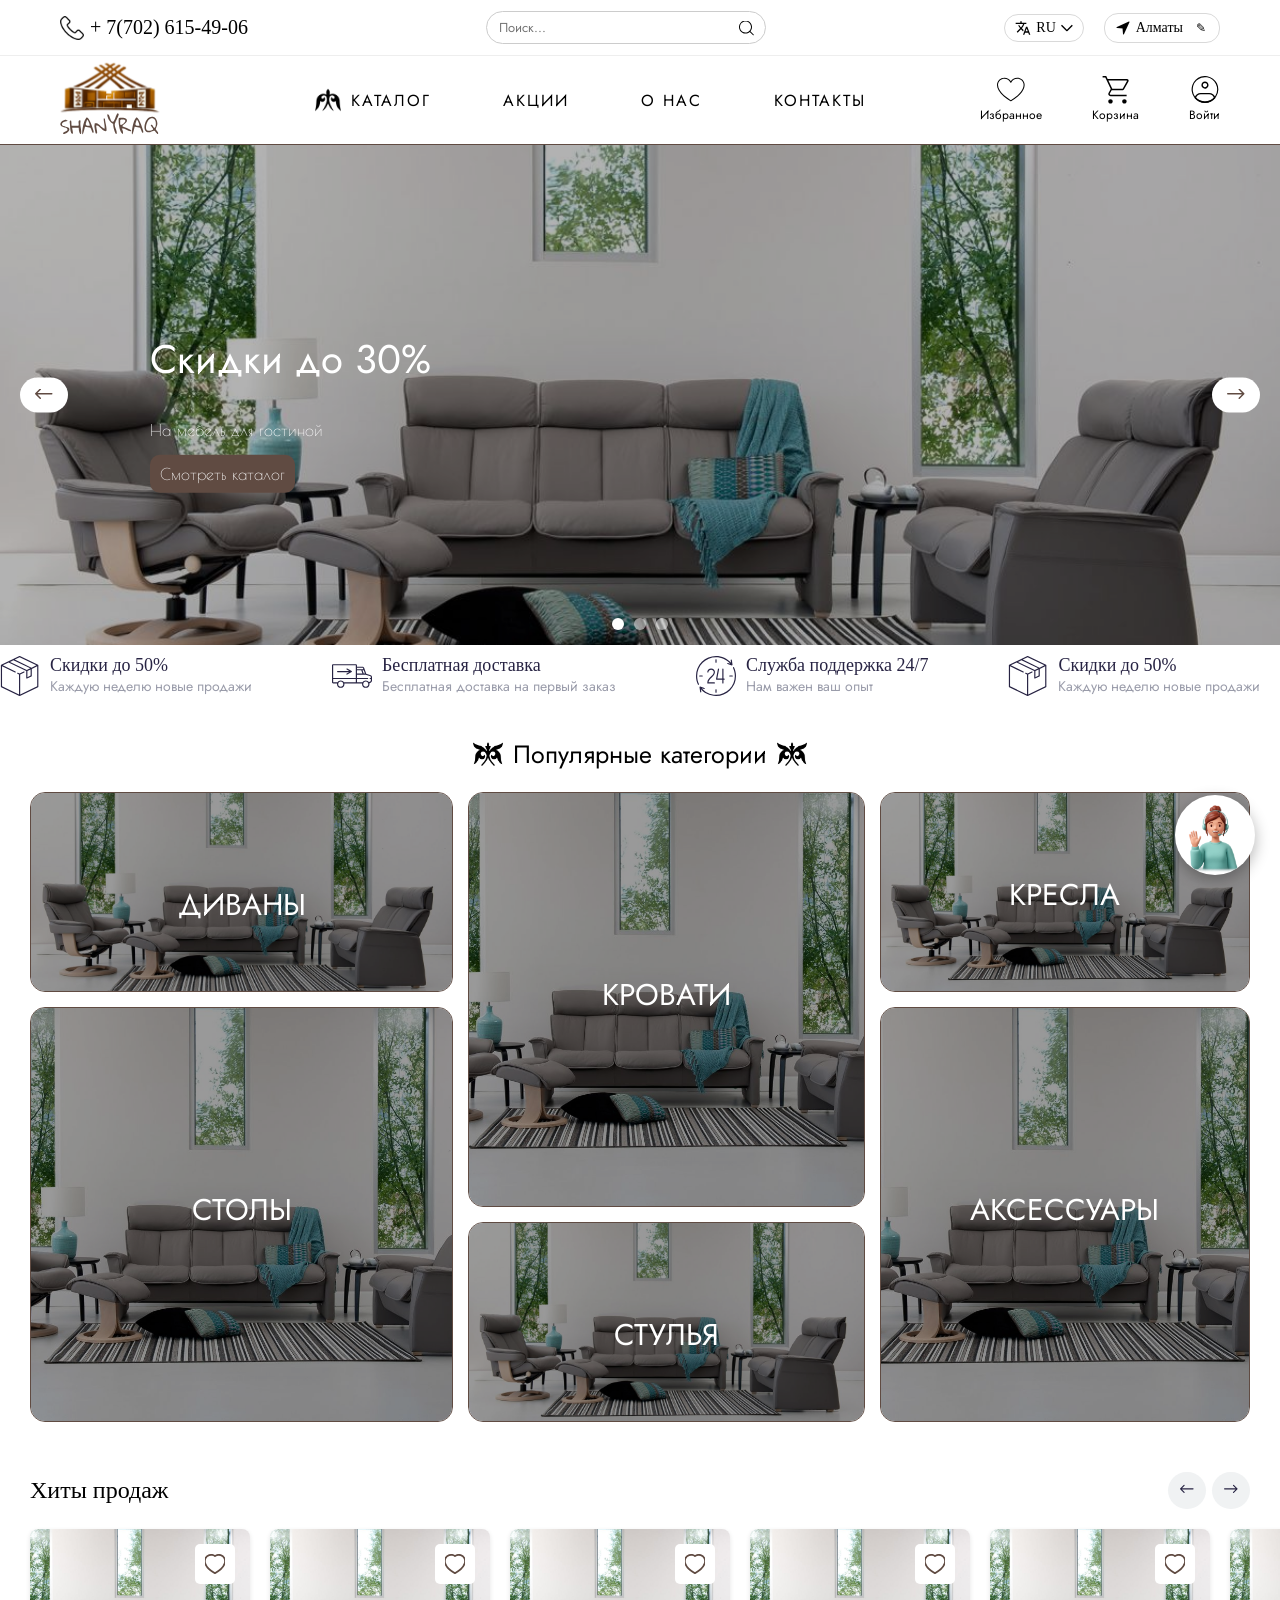
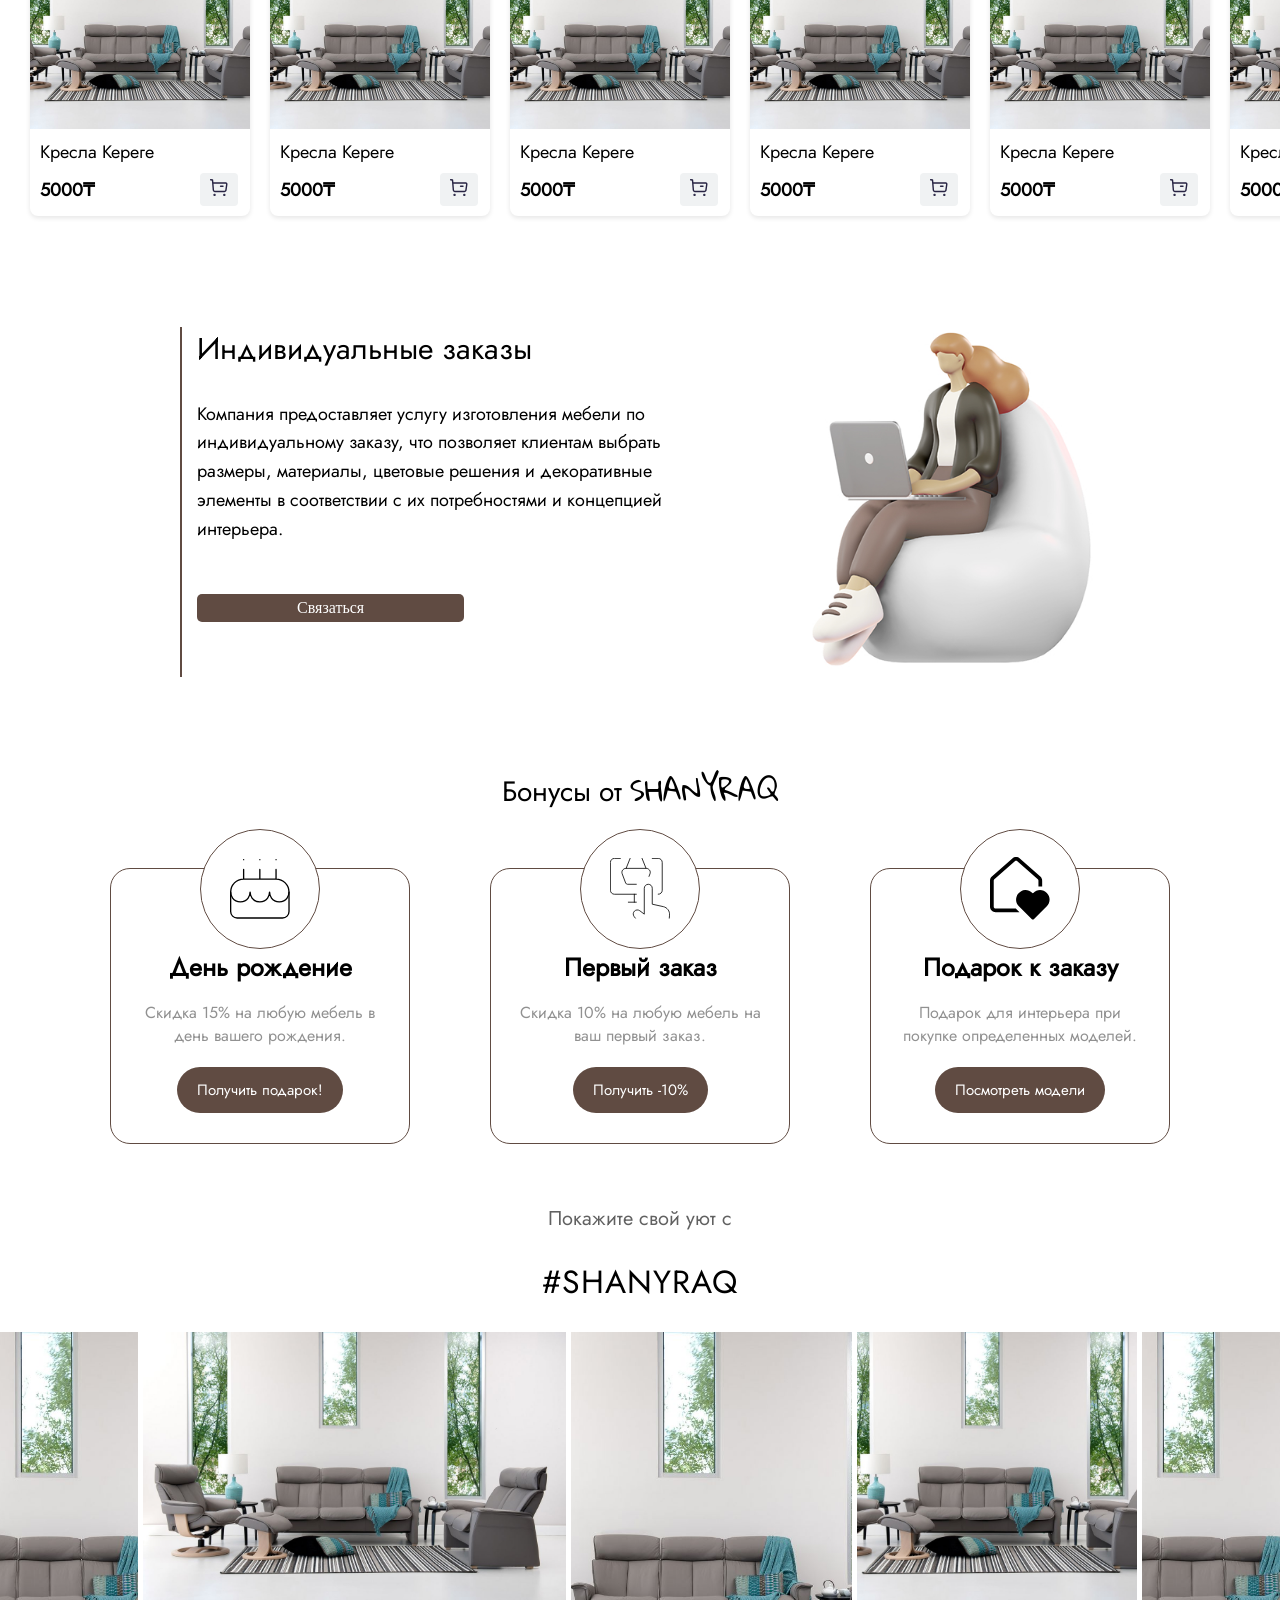
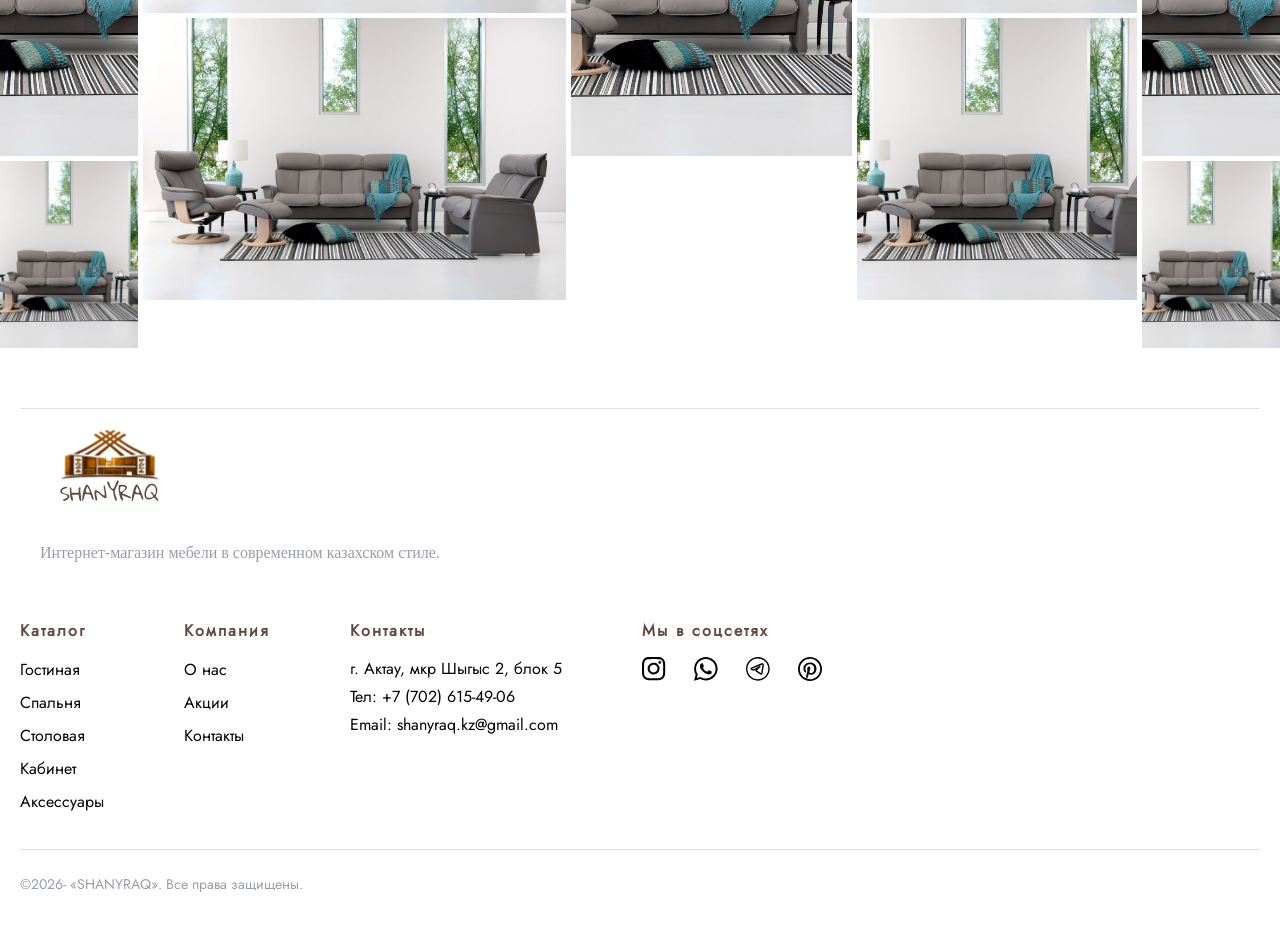
==== commit 296c3996: "Моб.адаптивность" ====
--- a/index.html
+++ b/index.html
@@ -286,27 +286,27 @@
                     <img src="images/pop-cat.png" alt="">
                     </div>
                     <div class="categories-grid">
-                        <a href="/catalog/sofas" class="category-item item1">
+                        <a href="#" class="category-item item1">
                             <img src="images/мебель/slider1.jpg" alt="Диваны">
                             <span>ДИВАНЫ</span>
                         </a>
-                        <a href="/catalog/beds" class="category-item item2">
+                        <a href="#" class="category-item item2">
                             <img src="images/мебель/slider1.jpg" alt="Кровати">
                             <span>КРОВАТИ</span>
                         </a>
-                        <a href="/catalog/chairs" class="category-item item3">
+                        <a href="#" class="category-item item3">
                             <img src="images/мебель/slider1.jpg" alt="Кресла">
                             <span>КРЕСЛА</span>
                         </a>
-                        <a href="/catalog/tables" class="category-item item4">
+                        <a href="#" class="category-item item4">
                             <img src="images/мебель/slider1.jpg" alt="Столы">
                             <span>СТОЛЫ</span>
                         </a>
-                        <a href="/catalog/stools" class="category-item item5">
+                        <a href="#" class="category-item item5">
                             <img src="images/мебель/slider1.jpg" alt="Стулья">
                             <span>СТУЛЬЯ</span>
                         </a>
-                        <a href="/catalog/decor" class="category-item item6">
+                        <a href="#" class="category-item item6">
                             <img src="images/мебель/slider1.jpg" alt="Аксессуары">
                             <span>АКСЕССУАРЫ</span>
                         </a>
--- a/style.css
+++ b/style.css
@@ -831,6 +831,7 @@
     .slider {
         height: 450px;
     }
+
     .slide-content {
         left: 100px;
         max-width: 350px;
@@ -863,6 +864,7 @@
     .slider {
         height: 380px;
     }
+
     .slide-content {
         left: 50%;
         transform: translate(-50%, -50%);
@@ -1178,6 +1180,7 @@
         grid-template-rows: repeat(3, 180px);
         gap: 15px;
     }
+
     .category-item span {
         font-size: 24px;
         top: 50%;
@@ -1186,46 +1189,77 @@
 }
 
 @media (max-width: 768px) {
-    .popular-categories {
-        padding: 20px 15px;
-    }
     .title h2 {
         font-size: 22px;
     }
+
+    .categories-grid {
+        grid-template-columns: repeat(2, 1fr);
+        grid-template-rows: auto;
+        gap: 10px;
+    }
+
+    .item1,
+    .item2,
+    .item3,
+    .item4,
+    .item5,
+    .item6 {
+        grid-column: auto;
+        grid-row: auto;
+    }
+
     .category-item {
-        grid-column: auto !important;
-        grid-row: auto !important;
-        height: 180px; 
-        position: relative;
-    }
+        height: 180px;
+    }
+
     .category-item span {
+        top: 50%;
+        transform: translate(-50%, -50%);
         font-size: 22px;
+    }
+
+    .title h2 {
+        font-size: 24px;
+    }
+
+    .title img {
+        width: 26px;
+        height: 26px;
     }
 }
 
 @media (max-width: 480px) {
     .categories-grid {
-        grid-template-columns: 1fr;
+        grid-auto-rows: 140px;
         gap: 10px;
     }
+
     .category-item {
         height: 140px;
     }
+
     .category-item span {
+        font-size: 16px;
+        letter-spacing: 1px;
+    }
+
+    .title h2 {
         font-size: 20px;
-        letter-spacing: 1px;
-    }
+    }
+
     .title img {
-        width: 24px;
-        height: 24px;
-    }
-}
+        width: 22px;
+        height: 22px;
+    }
+}
+
 /*КАРУСЕЛЬ ТОВАРОВ*/
 .carousel-container {
     width: 100%;
-    height: 350px;
     margin: 0px auto;
     padding: 0px 30px;
+    height: auto;
     overflow: hidden;
 }
 
@@ -1271,7 +1305,9 @@
 }
 
 .carousel-item {
+    min-width: 220px;
     margin-right: 20px;
+    margin-bottom: 10px;
     background-color: #fff;
     border-radius: 8px;
     box-shadow: 0 2px 5px rgba(0, 0, 0, 0.1);
@@ -1290,7 +1326,7 @@
 
 .item-top {
     position: relative;
-    width: 270px;
+    width: 100%;
     height: 200px;
     overflow: hidden;
     border-top-left-radius: 8px;
@@ -1301,6 +1337,7 @@
     width: 100%;
     height: 100%;
     object-fit: cover;
+    object-position: center;
 }
 
 /*Кнопка "Избранное"*/
@@ -1400,6 +1437,101 @@
     filter: brightness(0) invert(1);
 }
 
+@media (max-width: 1024px) {
+    .carousel-container {
+        height: auto;
+        padding: 0 20px;
+    }
+
+    .carousel-header h2 {
+        font-size: 22px;
+    }
+
+    .item-top {
+        width: 220px;
+        height: 180px;
+    }
+
+    .carousel-item {
+        min-width: 220px;
+    }
+
+    .item-bottom h2 {
+        font-size: 18px;
+    }
+
+    .price {
+        font-size: 18px;
+    }
+}
+
+@media (max-width: 768px) {
+    .carousel-container {
+        overflow: visible;
+    }
+
+    .item-top {
+        height: 150px;
+    }
+
+    .carousel-controls {
+        display: none;
+    }
+
+    .carousel-track {
+        display: flex;
+        gap: 10px;
+        overflow-x: auto;
+        scroll-behavior: smooth;
+        -webkit-overflow-scrolling: touch;
+    }
+
+    .carousel-track::-webkit-scrollbar {
+        display: none;
+    }
+
+    .carousel-item {
+        min-width: 220px;
+        scroll-snap-align: start;
+    }
+
+    .carousel-track {
+        scroll-snap-type: x mandatory;
+    }
+}
+
+@media (max-width: 480px) {
+    .carousel-container {
+        padding: 0 10px;
+        max-width: 95%;
+        margin: 0 auto;
+        overflow-x: auto;
+    }
+
+    .carousel-item {
+        min-width: 180px;
+        margin-right: 10px;
+        flex-shrink: 0;
+    }
+
+    .item-top {
+        height: 140px;
+    }
+
+    .favorite-btn {
+        width: 30px;
+        height: 30px;
+        top: 8px;
+        right: 8px;
+    }
+
+    .cart-btn {
+        width: 30px;
+        height: 30px;
+        padding: 0;
+    }
+}
+
 /*Индивидуальный заказ*/
 .custom-order-section {
     background: #fff;
@@ -1468,6 +1600,110 @@
 .image-side img {
     max-width: 300px;
     object-fit: contain;
+}
+
+@media (max-width: 1024px) {
+    .custom-order-section {
+        margin-top: 60px;
+        padding: 0 20px;
+    }
+
+    .custom-order-content {
+        gap: 80px;
+        justify-content: center;
+    }
+
+    .text-side {
+        max-width: 450px;
+    }
+
+    .image-side {
+        max-width: 250px;
+    }
+
+    .line {
+        height: 300px;
+    }
+
+    .text-content h2 {
+        font-size: 28px;
+    }
+
+    .text-content p {
+        font-size: 18px;
+    }
+}
+
+@media (max-width: 768px) {
+    .custom-order-content {
+        flex-direction: column;
+        text-align: center;
+        gap: 30px;
+    }
+
+    .title-line {
+        flex-direction: column;
+        align-items: center;
+    }
+
+    .line {
+        width: 300px;
+        height: 4px;
+        margin-bottom: 20px;
+    }
+
+    .text-side {
+        max-width: 100%;
+    }
+
+    .text-content h2 {
+        font-size: 24px;
+    }
+
+    .text-content p {
+        font-size: 16px;
+    }
+
+    .text-content .btn {
+        width: 300px;
+        padding: 4px 0;
+        font-size: 14px;
+    }
+
+    .image-side img {
+        max-width: 250px;
+    }
+
+}
+
+@media (max-width: 480px) {
+    .custom-order-section {
+        margin-top: 40px;
+    }
+
+    .text-content h2 {
+        font-size: 20px;
+        margin-bottom: 20px;
+    }
+
+    .text-content p {
+        font-size: 14px;
+        margin-bottom: 30px;
+    }
+
+    .line {
+        max-width: 100px;
+    }
+
+    .text-content .btn {
+        width: 100%;
+        padding: 4px 0;
+        font-size: 14px;
+    }
+
+    .image-side img {
+        max-width: 200px;
+    }
 }
 
 /*Стилизация Бонусов*/
@@ -1570,6 +1806,89 @@
     color: #fff;
 }
 
+@media (max-width: 1024px) {
+    .bonus-cards {
+        text-align: center;
+        padding: 60px 20px;
+    }
+
+    .card {
+        width: 280px;
+    }
+
+    .bonus h2 {
+        font-size: 26px;
+        margin: 0;
+    }
+
+    .bonus span {
+        font-size: 26px;
+    }
+}
+
+@media (max-width: 768px) {
+    .bonus {
+        padding: 40px 15px;
+    }
+
+    .bonus h2,
+    .bonus span {
+        font-size: 24px;
+        margin-bottom: 0;
+    }
+
+    .bonus-cards {
+        gap: 80px 20px;
+    }
+
+    .card {
+        width: 45%;
+        min-width: 250px;
+    }
+
+    .card button {
+        width: 100%;
+    }
+}
+
+@media (max-width: 480px) {
+
+    .bonus h2,
+    .bonus span {
+        font-size: 22px;
+    }
+
+    .bonus-cards {
+        flex-direction: column;
+        align-items: center;
+        gap: 70px;
+    }
+
+    .card {
+        width: 100%;
+        max-width: 320px;
+        padding-top: 50px;
+    }
+
+    .icon-circle {
+        width: 100px;
+        height: 100px;
+        top: -50px;
+    }
+
+    .icon-circle img {
+        width: 50px;
+    }
+
+    .card h3 {
+        font-size: 20px;
+    }
+
+    .card button {
+        width: 100%;
+    }
+}
+
 /*Коллаж из фотографии*/
 .shanyraq-collage {
     width: 100%;
@@ -1664,6 +1983,50 @@
 .item-9 {
     grid-column: 9 / 10;
     grid-row: 3 / 5;
+}
+
+@media (max-width: 1024px) {
+    .collage-header .subtitle {
+        font-size: 16px;
+    }
+
+    .collage-header .hashtag {
+        font-size: 22px;
+    }
+}
+
+@media (max-width: 768px) {
+    .collage-header .subtitle {
+        font-size: 16px;
+    }
+
+    .collage-header .hashtag {
+        font-size: 22px;
+    }
+}
+
+@media (max-width: 480px) {
+    .grid-item:nth-child(n+6) {
+        display: none;
+    }
+
+    .collage-grid {
+        display: grid;
+        grid-template-columns: repeat(2, 1fr);
+        grid-template-rows: auto;
+        gap: 8px;
+    }
+
+    .grid-item {
+        grid-column: auto !important;
+        grid-row: auto !important;
+        height: 160px;
+    }
+
+    .grid-item:nth-child(3) {
+        grid-column: span 2 !important;
+        height: 220px;
+    }
 }
 
 /*Подвал*/
@@ -1802,6 +2165,67 @@
     padding-top: 10px;
     font-size: 14px;
     color: #9A9CAA;
+}
+
+@media (max-width: 1024px) {
+    .footer-links {
+        gap: 50px;
+    }
+
+    .footer-logo {
+        width: 300px;
+    }
+}
+
+@media (max-width: 768px) {
+    .footer {
+        padding: 40px 20px;
+    }
+
+    .footer-top {
+        gap: 40px;
+    }
+
+    .footer-logo {
+        width: 100%;
+        margin: 0;
+    }
+
+    .footer-logo img {
+        margin: 0 auto 20px;
+    }
+
+    .footer-links {
+        width: 100%;
+        gap: 50px;
+    }
+}
+
+@media (max-width: 480px) {
+    .footer-top {
+        gap: 30px;
+    }
+
+    .footer-links {
+        gap: 30px;
+    }
+
+    .footer-col h4 {
+        margin-bottom: 10px;
+        font-size: 18px;
+    }
+
+    .footer-col ul li {
+        margin-bottom: 12px;
+    }
+
+    .footer-logo p {
+        font-size: 14px;
+    }
+
+    .footer-bottom {
+        font-size: 12px;
+    }
 }
 
 /*Плавающий крулгый виджет*/
@@ -1907,6 +2331,46 @@
     to {
         opacity: 1;
         transform: translateY(0);
+    }
+}
+@media (max-width: 1024px) {
+    .widget-button {
+        width: 75px;
+        height: 75px;
+    }
+    
+    .widget-container {
+        bottom: 20px;
+        right: 20px;
+    }
+
+    .contact-card {
+        bottom: 75px;
+    }
+}
+@media (max-width: 768px) {
+    .widget-container {
+        bottom: 85px;
+        right: 15px;
+    }
+
+    .widget-button {
+        width: 60px;
+        height: 60px;
+    }
+}
+@media (max-width: 768px) {
+    .widget-container {
+        bottom: 75px;
+        right: 15px;
+    }
+
+    .widget-button {
+        width: 50px;
+        height: 50px;
+    }
+    .contact-card {
+        bottom: 75px;
     }
 }
 
@@ -2001,178 +2465,4 @@
     width: 24px;
     height: 24px;
     margin-bottom: 4px;
-}
-
-@media (max-width: 768px) {
-
-    /*Карусель товаров*/
-    .carousel-container {
-        height: auto;
-        padding: 0 15px;
-        overflow-x: auto;
-        -webkit-overflow-scrolling: touch;
-    }
-
-    .carousel-container::-webkit-scrollbar {
-        display: none;
-    }
-
-    .carousel-header h2 {
-        font-size: 20px;
-    }
-
-    .carousel-controls {
-        display: none;
-    }
-
-    .carousel-track {
-        gap: 12px;
-    }
-
-    .carousel-item {
-        min-width: 180px;
-        max-width: 180px;
-        margin-right: 0;
-    }
-
-    .carousel-item:hover {
-        transform: none;
-    }
-
-    .item-top {
-        width: 100%;
-        height: 140px;
-    }
-
-    .favorite-btn {
-        width: 32px;
-        height: 32px;
-        top: 10px;
-        right: 10px;
-    }
-
-    .favorite-btn img {
-        width: 16px;
-        height: 16px;
-    }
-
-    .item-bottom {
-        padding: 8px;
-    }
-
-    .item-bottom h2 {
-        font-size: 14px;
-        white-space: normal;
-        display: -webkit-box;
-        -webkit-line-clamp: 2;
-        -webkit-box-orient: vertical;
-        height: 32px;
-    }
-
-    .price {
-        font-size: 15px;
-    }
-
-    .cart-btn {
-        padding: 8px 10px;
-    }
-
-    .cart-btn:active {
-        background: #604B42 !important;
-        transform: scale(0.95);
-    }
-
-    .cart-btn:active img {
-        filter: brightness(0) invert(1) !important;
-    }
-
-    /* Эффект для кнопки ИЗБРАННОГО при нажатии */
-    .favorite-btn:active {
-        background: #f0f0f0 !important;
-        transform: scale(0.9);
-    }
-
-    .favorite-btn:active .heart-full {
-        opacity: 1 !important;
-    }
-
-    .favorite-btn:active .heart-empty {
-        opacity: 0 !important;
-    }
-
-    body {
-        padding-bottom: 70px;
-    }
-
-    .categories-grid {
-        grid-template-columns: 1fr !important;
-        grid-template-rows: auto !important;
-    }
-
-    /*Индивидуальный заказ*/
-    .custom-order-section {
-        margin-top: 50px;
-        padding: 0 15px;
-    }
-
-    .custom-order-content {
-        flex-direction: column;
-        gap: 40px;
-        align-items: center;
-    }
-
-    .image-side {
-        width: 100%;
-        display: flex;
-        justify-content: center;
-    }
-
-    .image-side img {
-        max-width: 250px;
-    }
-
-    .text-side {
-        max-width: 100%;
-        width: 100%;
-    }
-
-    .title-line {
-        gap: 15px;
-    }
-
-    .line {
-        width: 5px;
-        height: auto;
-        align-self: stretch;
-    }
-
-    .text-content h2 {
-        font-size: 24px;
-        margin-bottom: 20px;
-    }
-
-    .text-content p {
-        font-size: 16px;
-        margin-bottom: 30px;
-        padding-right: 10px;
-    }
-
-    .text-content .btn {
-        display: block;
-        text-align: center;
-        padding: 15px 0;
-        width: 100%;
-    }
-
-    /*Плавающий виджет*/
-    .widget-container {
-        bottom: 85px !important;
-        right: 15px !important;
-        z-index: 999;
-    }
-
-    .widget-button {
-        width: 60px;
-        height: 60px;
-    }
 }
